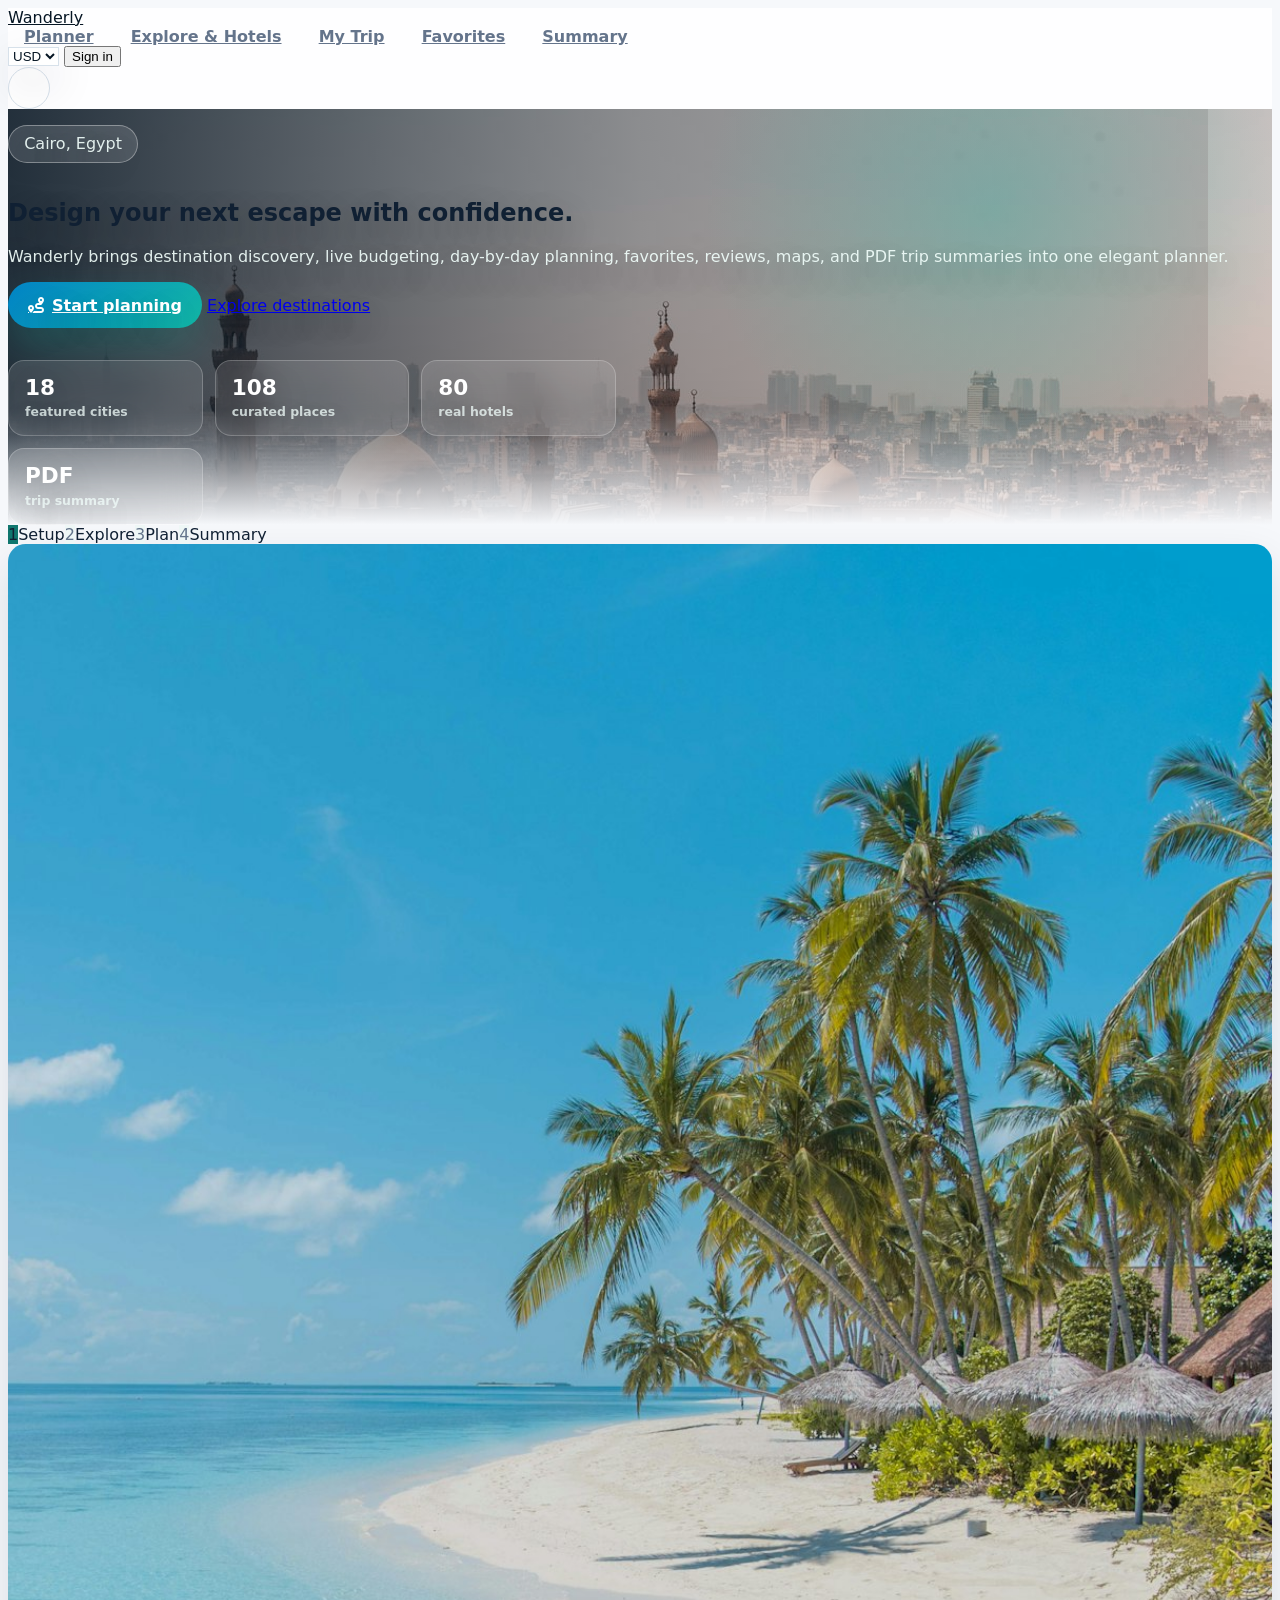
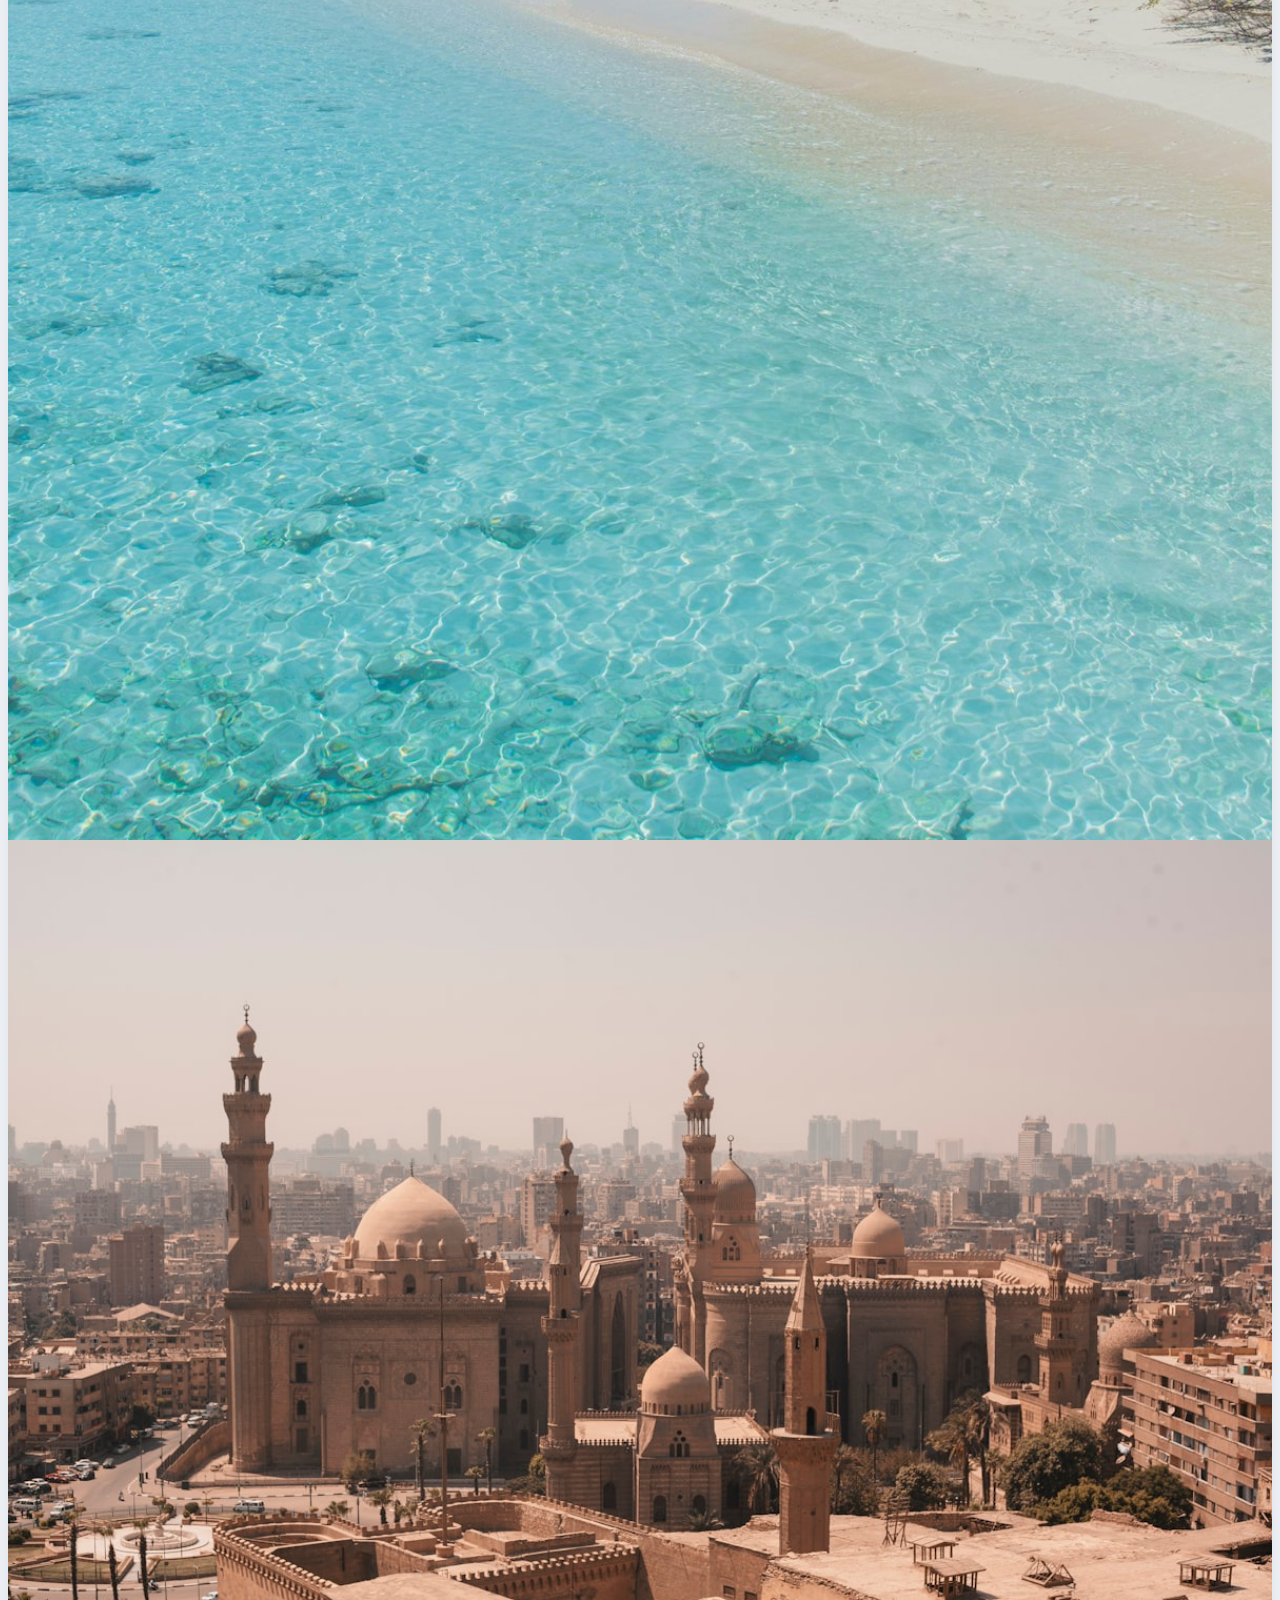
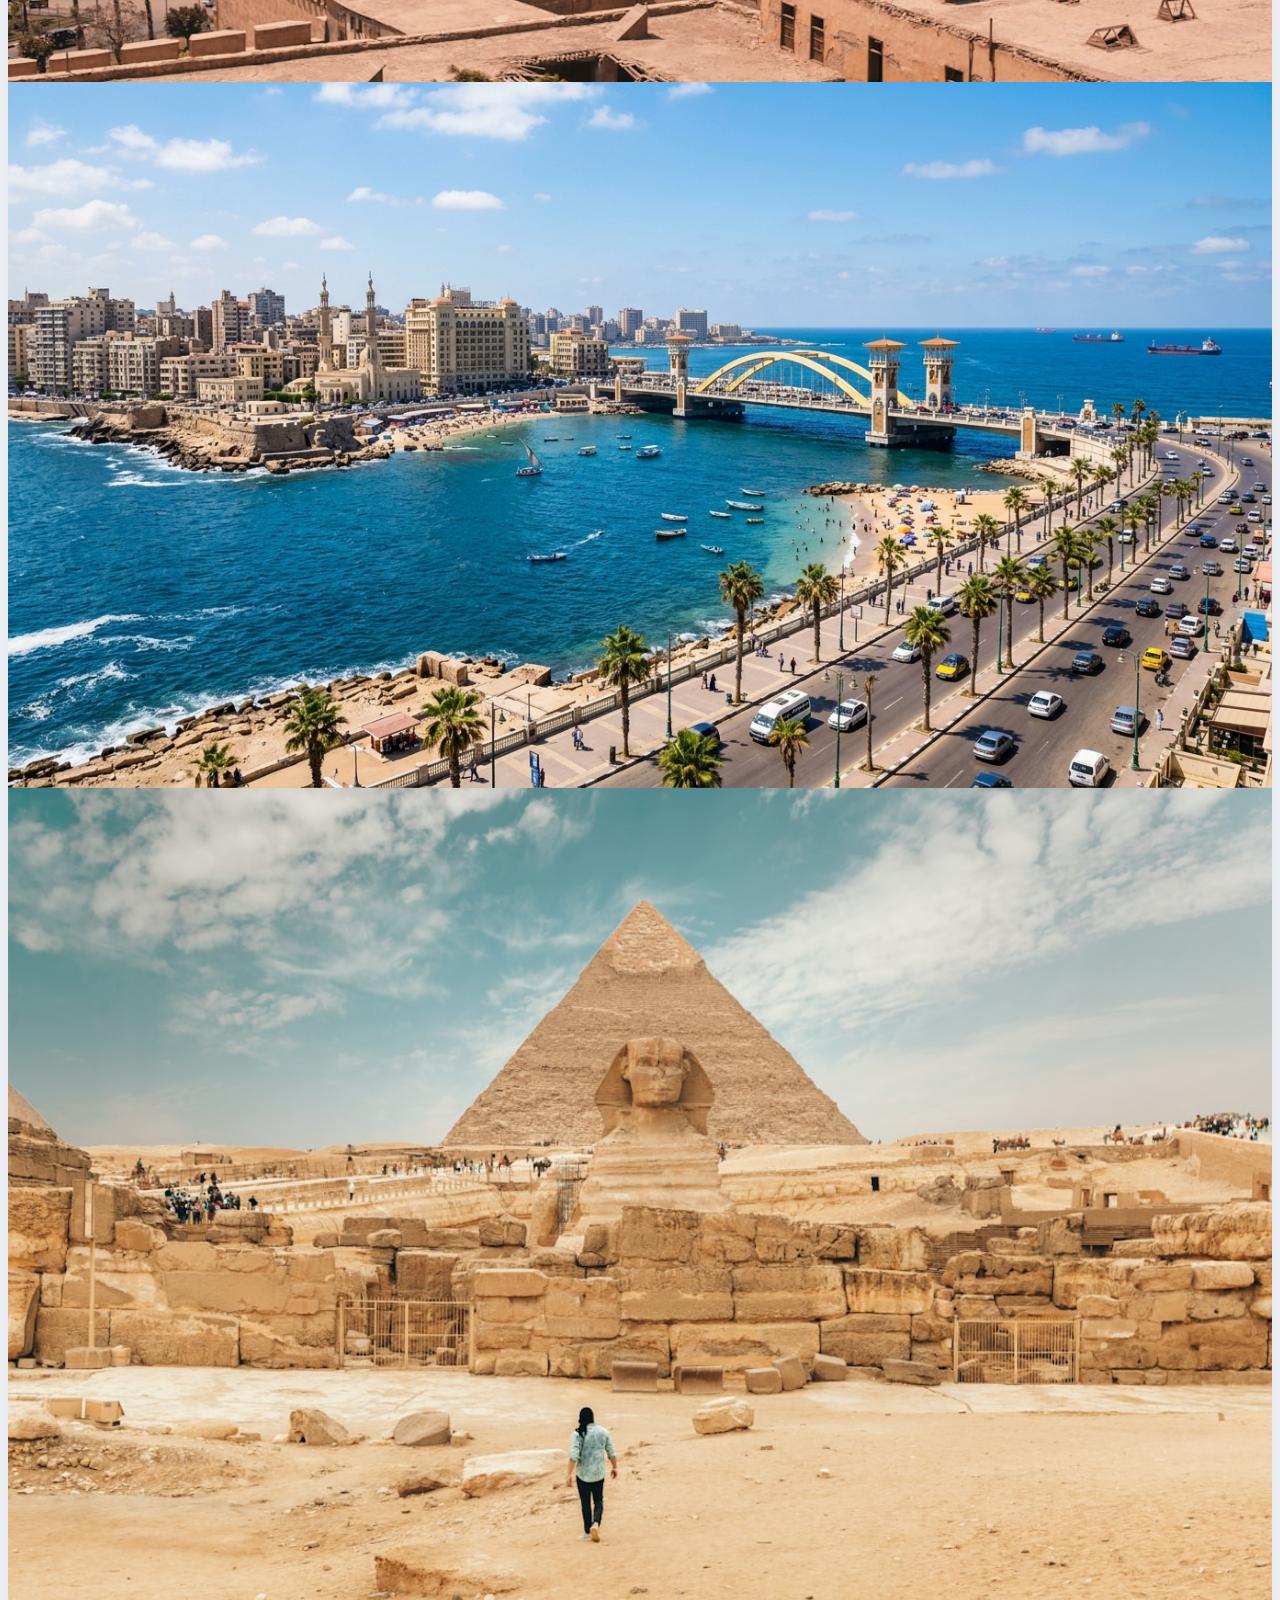
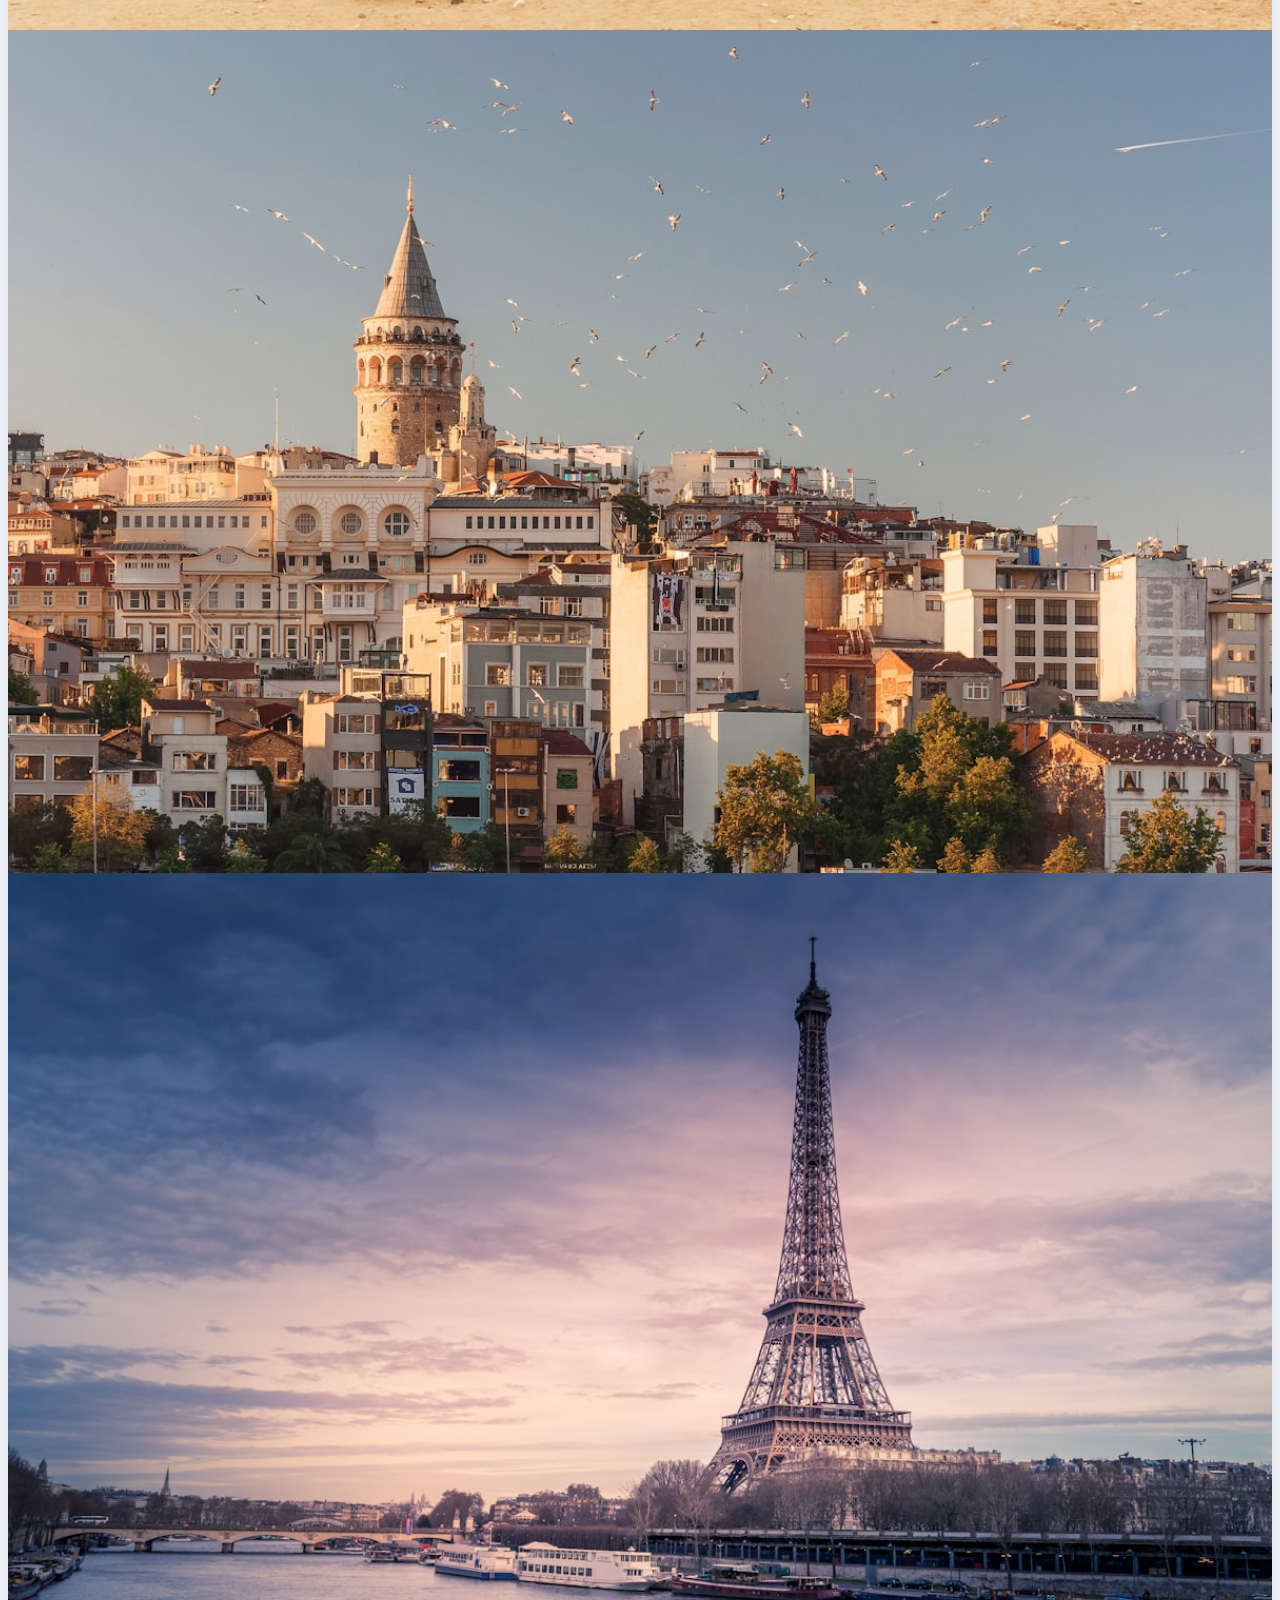
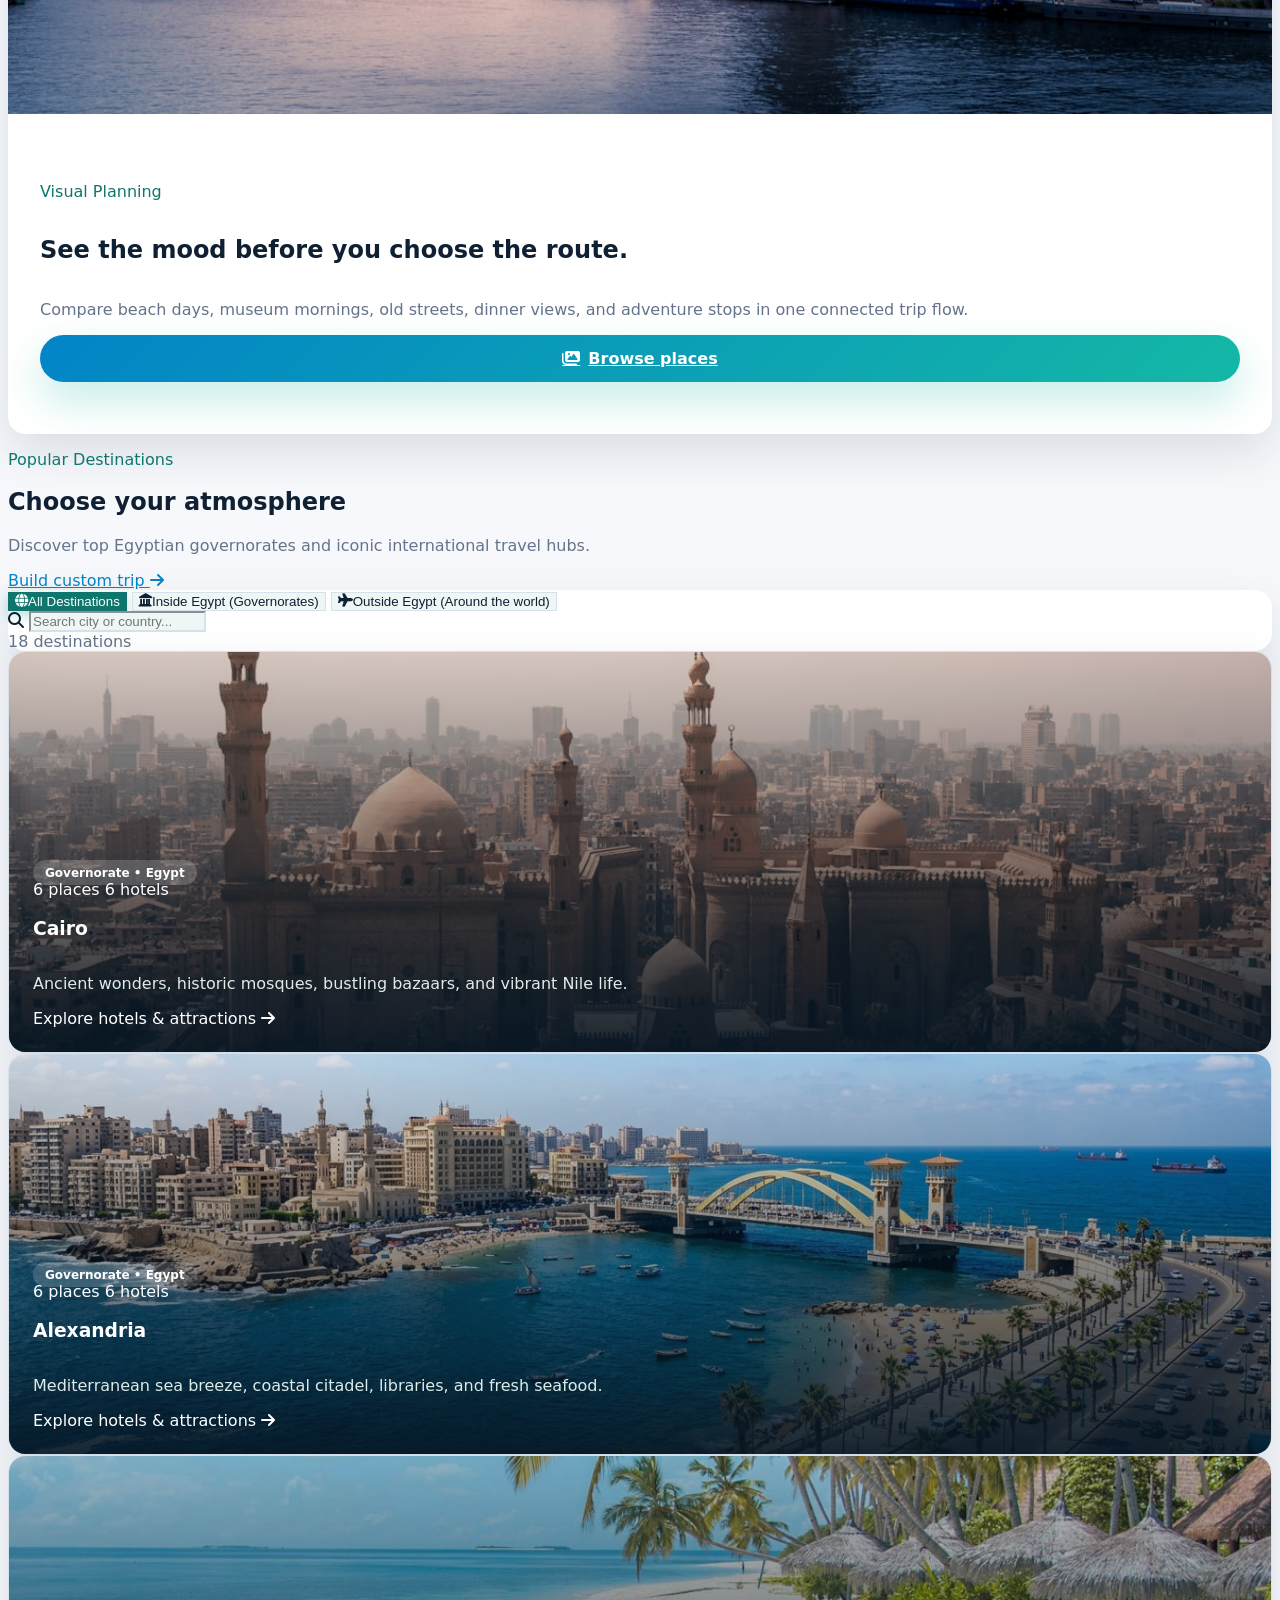
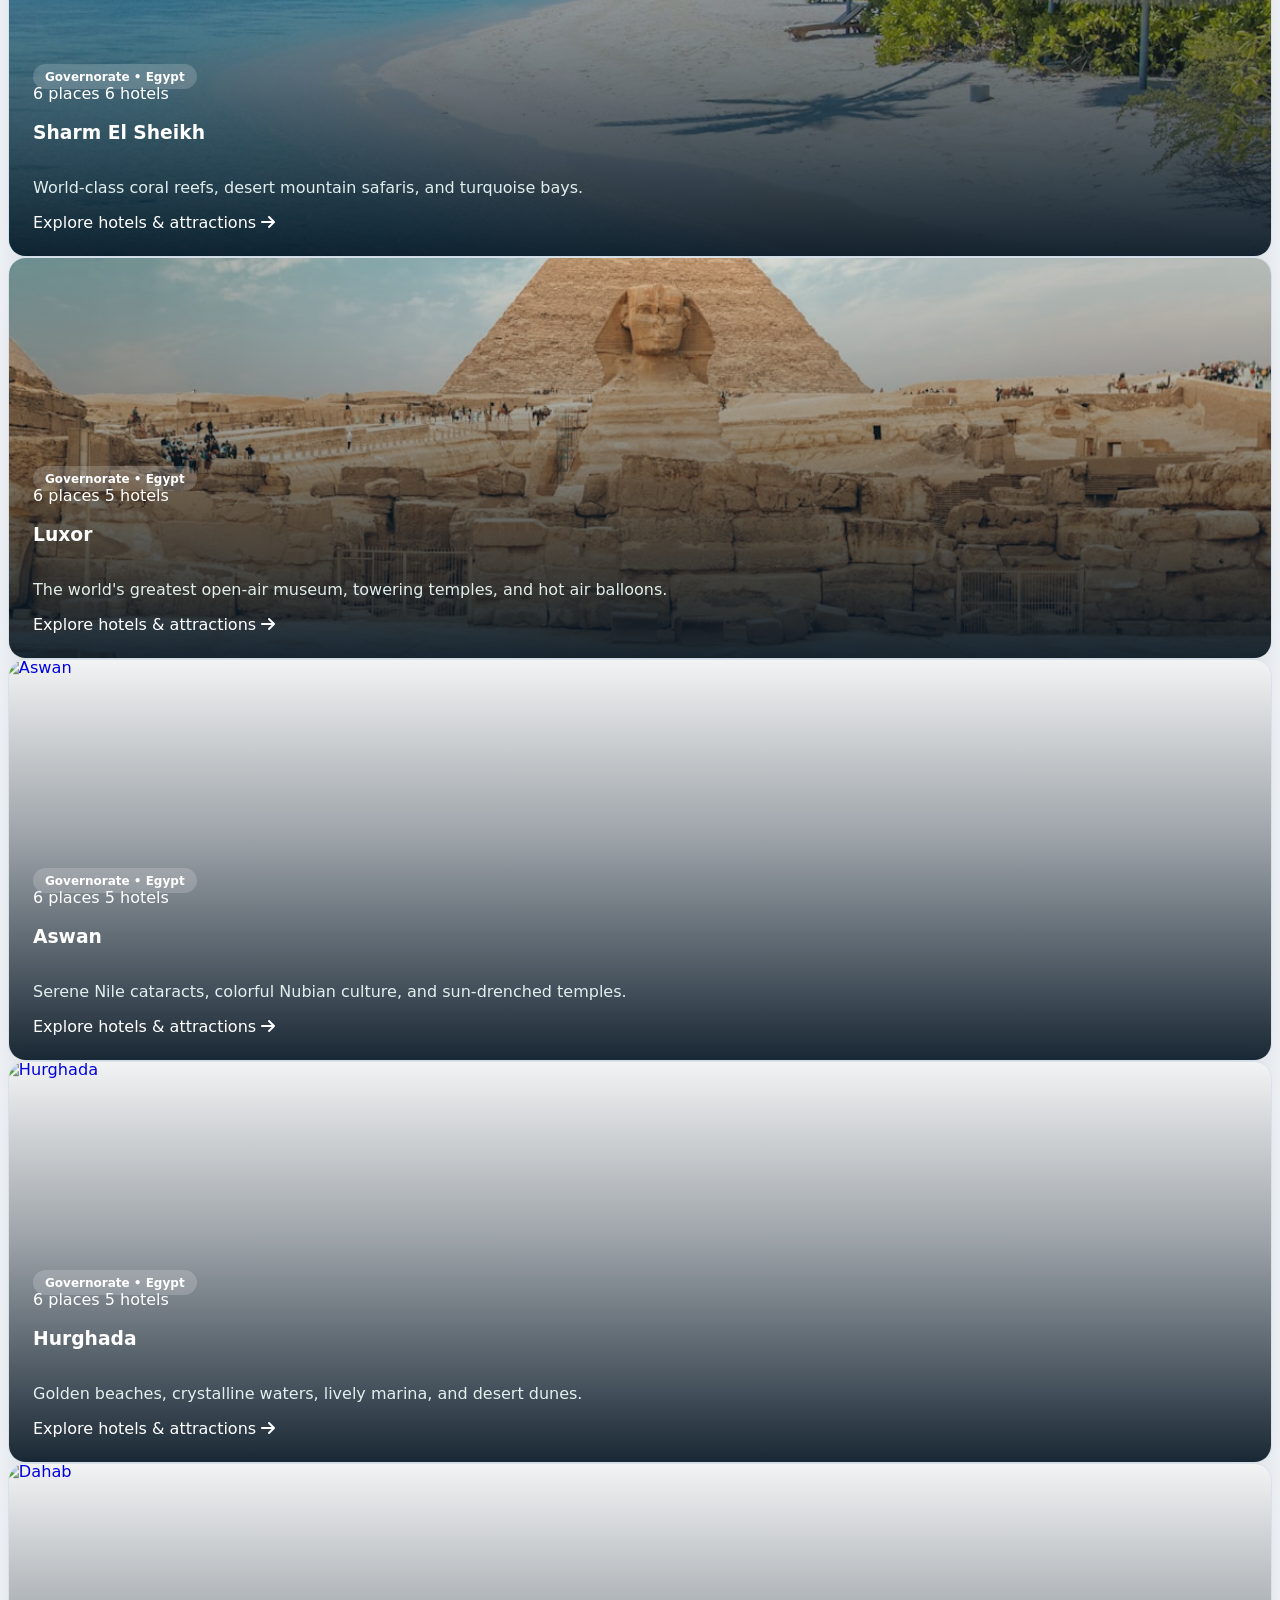
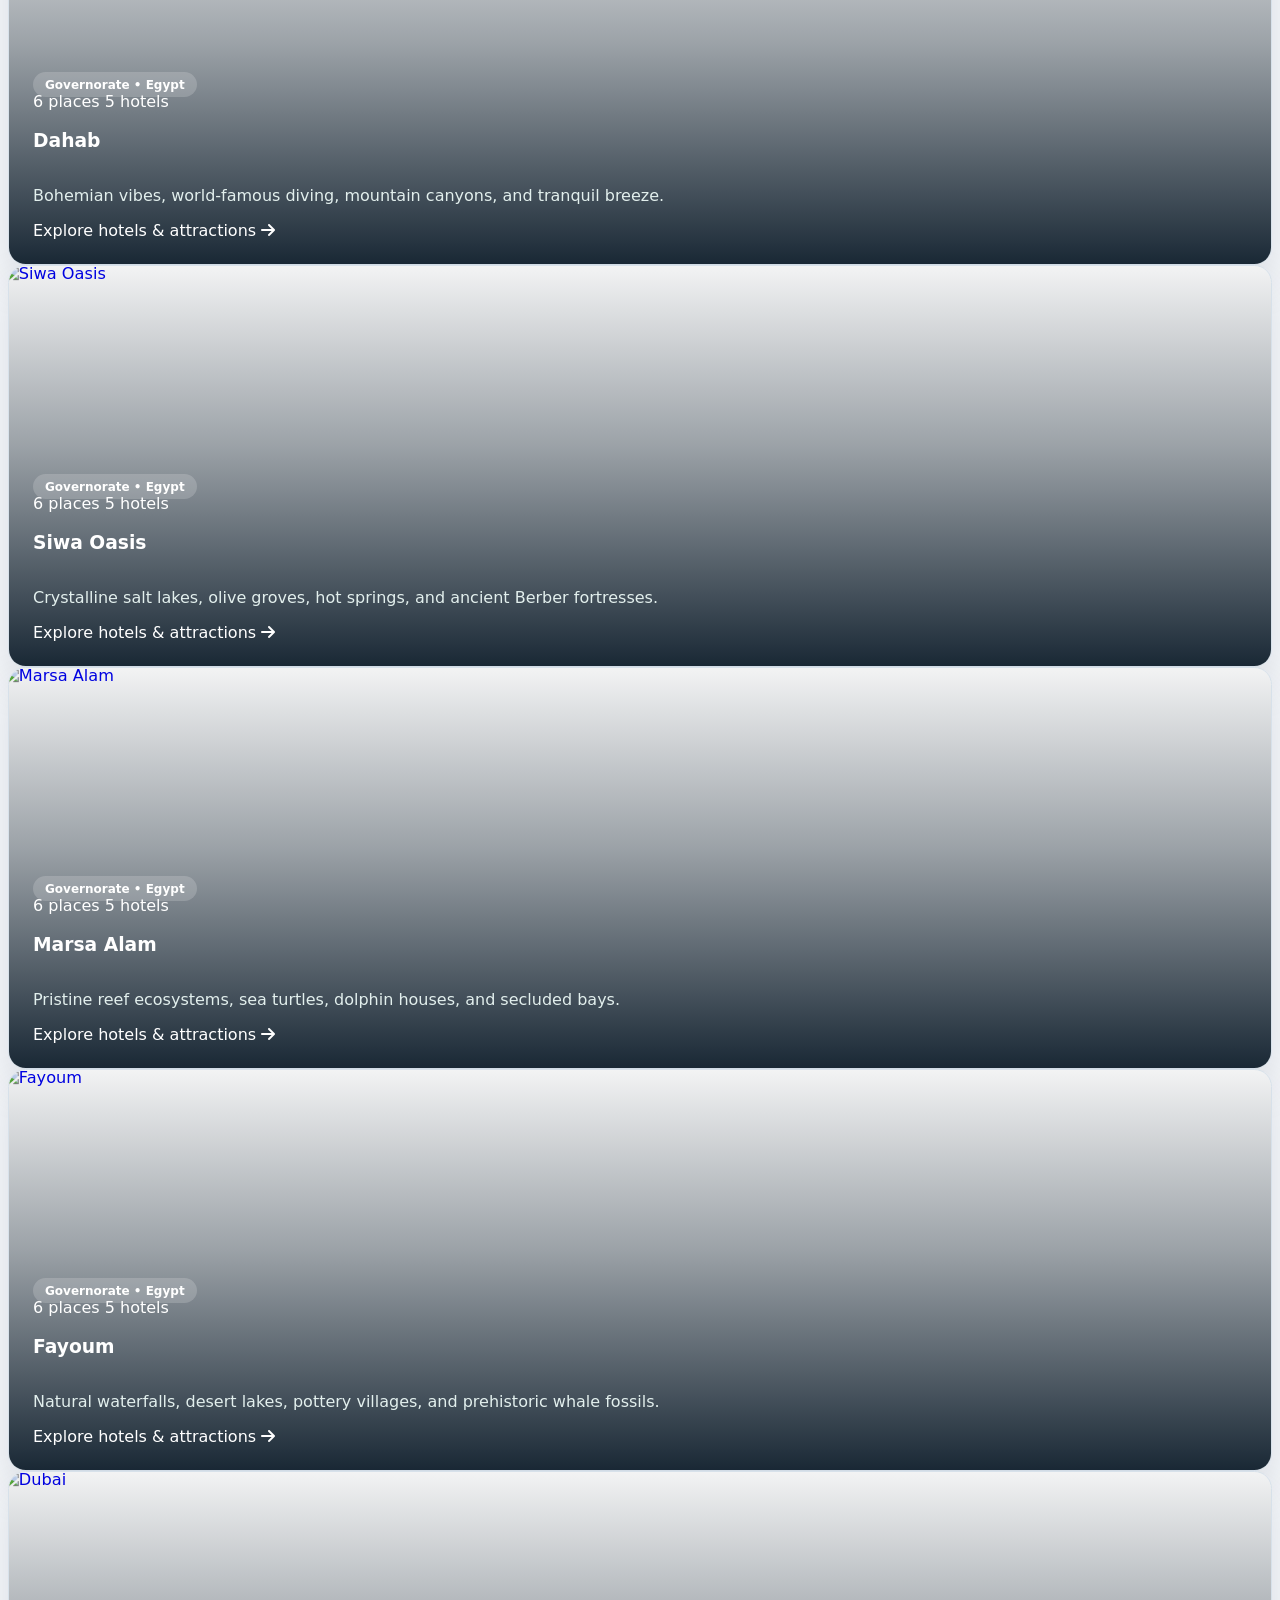
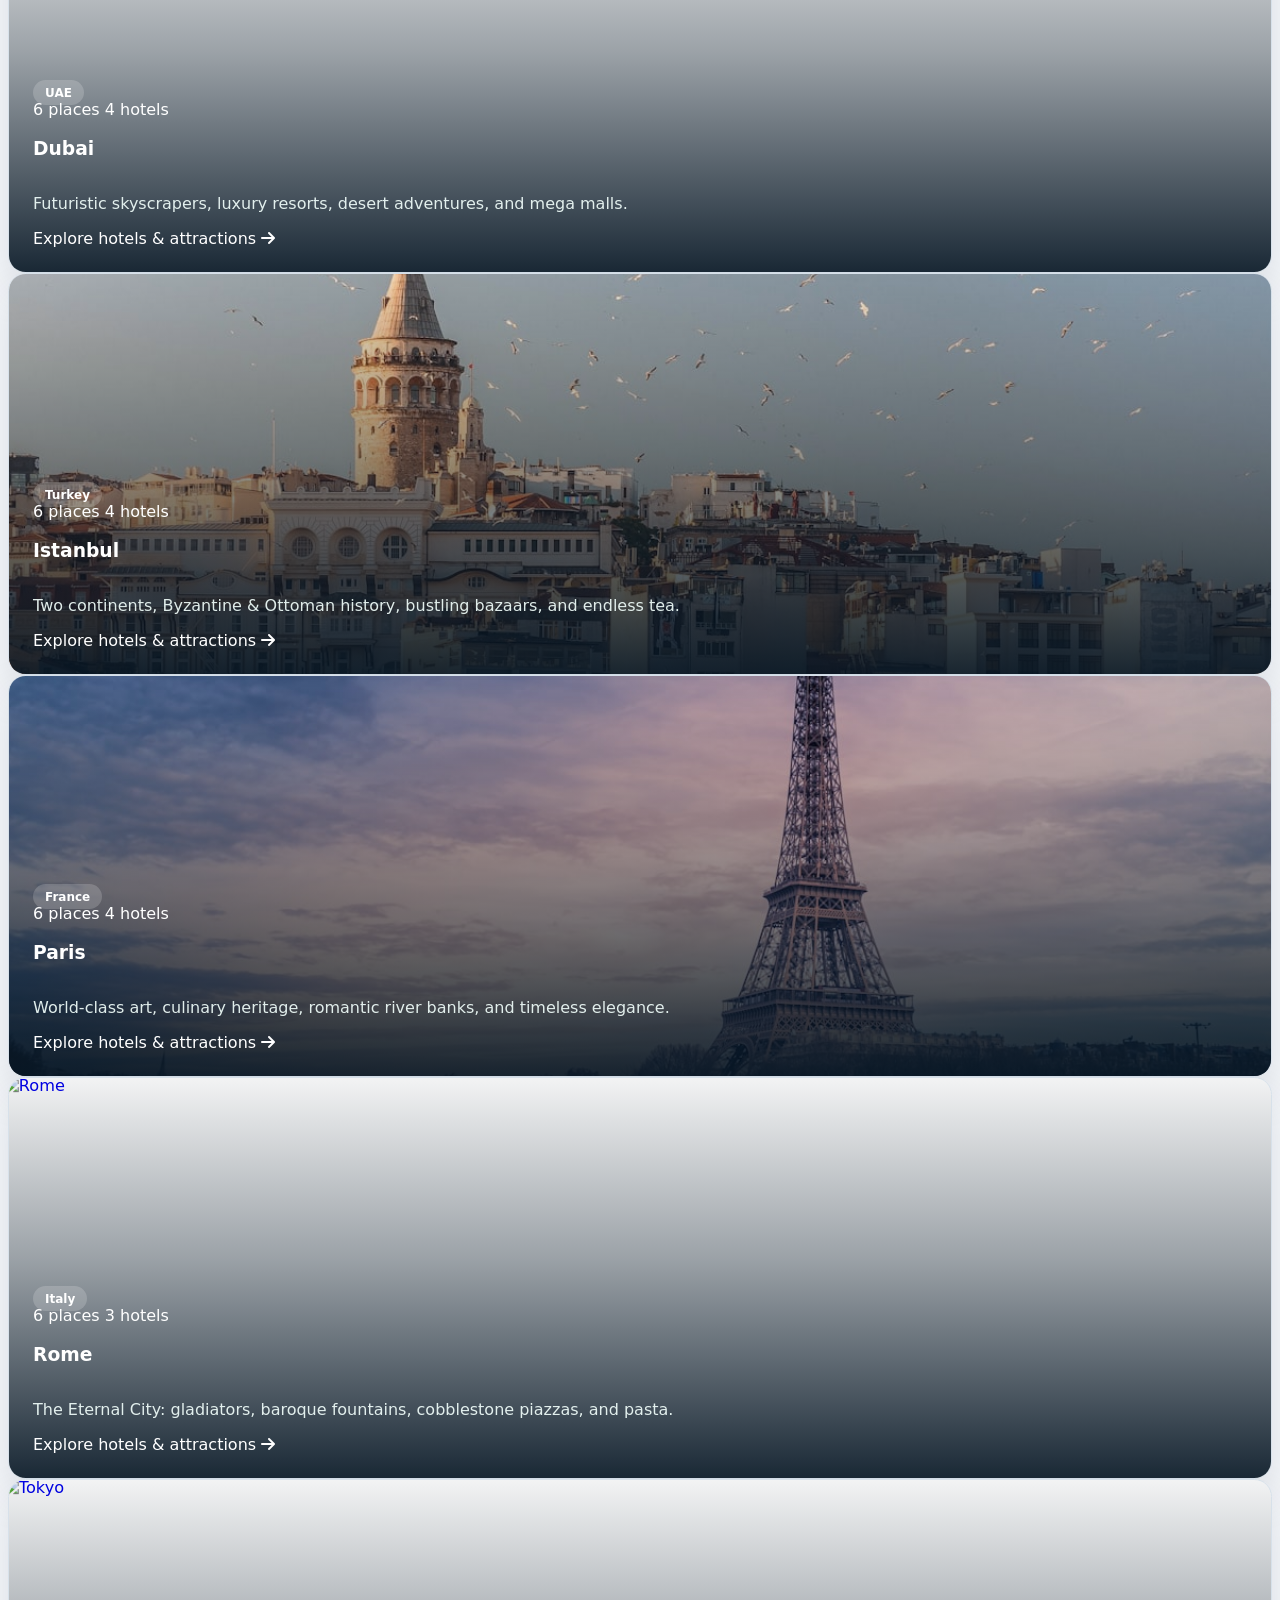
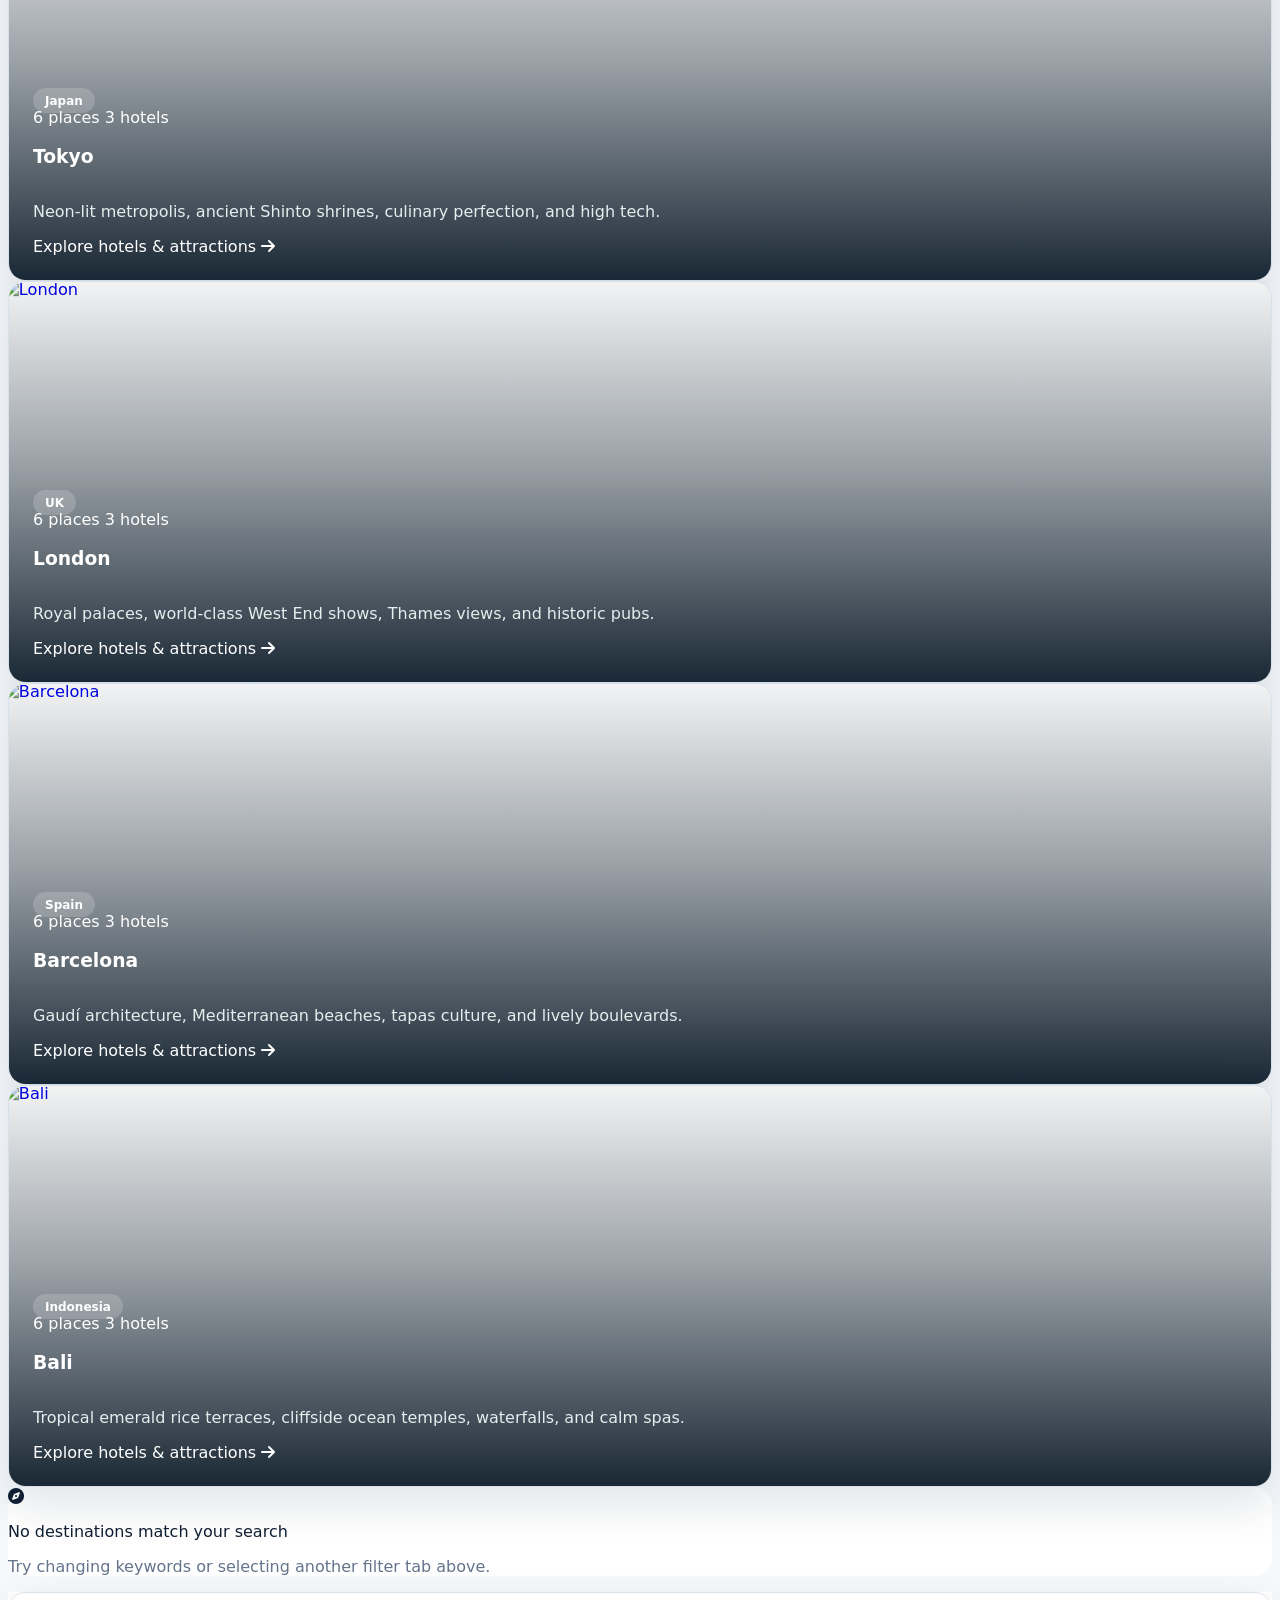
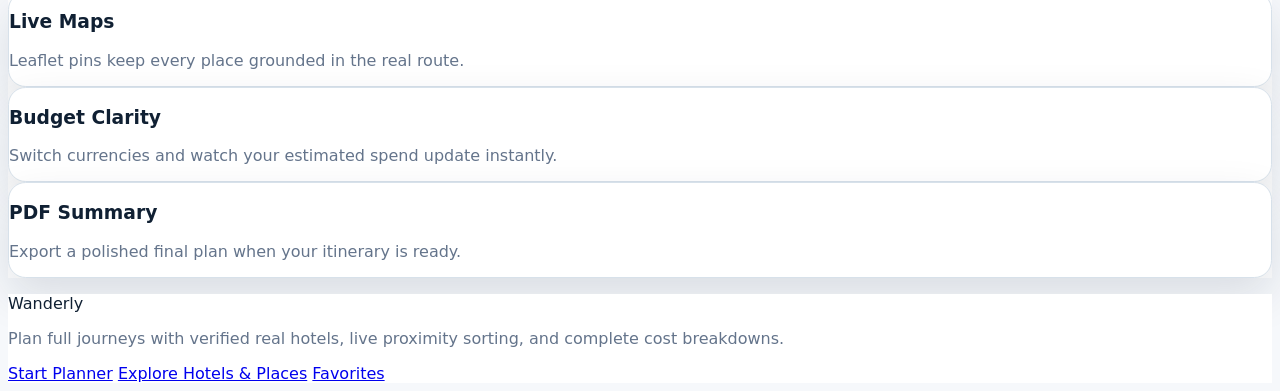
==== html/index.html @ e274e5c1 "Initial commit" ====
<!doctype html>
<html lang="en" class="scroll-smooth">

<head>
  <meta charset="UTF-8">
  <meta name="viewport" content="width=device-width, initial-scale=1.0">
  <title>Wanderly Travel Planner</title>
  <script>tailwind.config = { darkMode: "class" };</script>
  <script src="https://cdn.tailwindcss.com"></script>
  <script src="https://unpkg.com/lucide@latest"></script>
  <link rel="stylesheet" href="https://cdnjs.cloudflare.com/ajax/libs/font-awesome/6.5.2/css/all.min.css">
  <link rel="stylesheet" href="../css/styles.css">
</head>

<body data-page="home" class="bg-slate-50 text-slate-900 antialiased dark:bg-slate-950 dark:text-slate-100">
  <div id="site-header"></div>
  <main>
    <section id="hero-slider" class="hero-section min-h-[82vh] bg-cover bg-center transition-all duration-700">
      <div class="mx-auto flex min-h-[82vh] max-w-7xl flex-col justify-center px-4 py-20">
        <div class="hero-copy max-w-3xl text-white">
          <p id="hero-kicker" class="hero-kicker-pill mb-4 font-black uppercase tracking-[.18em] text-teal-200"></p>
          <h1 class="text-5xl font-black leading-tight md:text-7xl">Design your next escape with confidence.</h1>
          <p class="mt-6 max-w-2xl text-lg leading-8 text-slate-100">Wanderly brings destination discovery, live
            budgeting, day-by-day planning, favorites, reviews, maps, and PDF trip summaries into one elegant planner.
          </p>
          <div class="mt-8 flex flex-wrap gap-3">
            <a class="btn-primary" href="planner.html"><i class="fa-solid fa-route"></i> Start planning</a>
            <a class="rounded-full bg-white/15 px-5 py-3 font-black text-white ring-1 ring-white/30 backdrop-blur transition hover:bg-white/25"
              href="destination.html">Explore destinations</a>
          </div>
          <div class="hero-metrics">
            <div class="hero-metric"><b id="hero-stat-destinations">18</b><span>featured cities</span></div>
            <div class="hero-metric"><b id="hero-stat-places">108</b><span>curated places</span></div>
            <div class="hero-metric"><b id="hero-stat-hotels">85+</b><span>real hotels</span></div>
            <div class="hero-metric"><b>PDF</b><span>trip summary</span></div>
          </div>
        </div>
      </div>
    </section>
    <section class="mx-auto max-w-7xl px-4 py-8">
      <div data-progress class="flex items-center gap-3"></div>
    </section>
    <section class="mx-auto max-w-7xl px-4 pb-14">
      <div class="image-band grid overflow-hidden rounded-2xl shadow-xl lg:grid-cols-[1.05fr_.95fr]">
        <div class="grid grid-cols-2 sm:grid-cols-3">
          <img src="../images/photo-1586500036706-41963de24d8b.jpg" alt="Sharm El Sheikh beach">
          <img src="../images/photo-1539650116574-75c0c6d73f6e.jpg" alt="Cairo historic landmarks">
          <img src="../images/alexandria-cover.jpg" alt="Alexandria Corniche and Stanley Bridge">
          <img src="../images/photo-1587975844610-40f1ad10d07a.jpg" alt="Luxor temples">
          <img src="../images/photo-1524231757912-21f4fe3a7200.jpg" alt="Istanbul skyline">
          <img src="../images/photo-1502602898657-3e91760cbb34.jpg" alt="Paris city view">
        </div>
        <div class="image-band-copy">
          <p class="font-black text-teal-600">Visual Planning</p>
          <h2 class="mt-2 text-3xl font-black md:text-4xl">See the mood before you choose the route.</h2>
          <p class="mt-4 leading-7 text-slate-500">Compare beach days, museum mornings, old streets, dinner views, and
            adventure stops in one connected trip flow.</p>
          <a class="btn-primary mt-6 w-fit" href="destination.html"><i class="fa-solid fa-images"></i> Browse places</a>
        </div>
      </div>
    </section>
    <section class="mx-auto max-w-7xl px-4 py-14">
      <div class="mb-8 flex flex-col justify-between gap-4 md:flex-row md:items-end">
        <div>
          <p class="font-black text-teal-600">Popular Destinations</p>
          <h2 class="text-4xl font-black">Choose your atmosphere</h2>
          <p class="mt-2 text-sm font-bold text-slate-500">Discover top Egyptian governorates and iconic international
            travel hubs.</p>
        </div>
        <a class="font-black text-sky-600 transition hover:text-sky-700" href="planner.html">Build custom trip <i
            class="fa-solid fa-arrow-right"></i></a>
      </div>

      <!-- Filter Tabs & Quick Search -->
      <div
        class="mb-8 flex flex-col gap-4 rounded-2xl bg-white p-4 shadow-xl dark:bg-slate-900 md:flex-row md:items-center md:justify-between">
        <div class="flex flex-wrap gap-2" id="destination-filter-tabs">
          <button type="button" data-scope="all"
            class="dest-filter-tab active rounded-full px-5 py-2.5 text-sm font-black transition">
            <i class="fa-solid fa-globe mr-1.5"></i> All Destinations
          </button>
          <button type="button" data-scope="domestic"
            class="dest-filter-tab rounded-full px-5 py-2.5 text-sm font-black transition">
            <i class="fa-solid fa-landmark mr-1.5"></i> Inside Egypt (Governorates)
          </button>
          <button type="button" data-scope="international"
            class="dest-filter-tab rounded-full px-5 py-2.5 text-sm font-black transition">
            <i class="fa-solid fa-plane mr-1.5"></i> Outside Egypt (Around the world)
          </button>
        </div>
        <div class="flex items-center gap-3">
          <div class="relative w-full md:w-64">
            <i
              class="fa-solid fa-magnifying-glass absolute left-3.5 top-1/2 -translate-y-1/2 text-xs text-slate-400"></i>
            <input id="home-dest-search" type="text" placeholder="Search city or country..."
              class="w-full rounded-full border border-slate-200 bg-slate-50 py-2 pl-9 pr-4 text-sm font-bold outline-none focus:border-teal-500 dark:border-slate-700 dark:bg-slate-800 dark:text-slate-100">
          </div>
          <span id="destination-count-badge"
            class="shrink-0 rounded-full bg-slate-100 px-3 py-1.5 text-xs font-black text-slate-600 dark:bg-slate-800 dark:text-slate-300"></span>
        </div>
      </div>

      <!-- Destinations Grid -->
      <div id="destination-grid" class="grid gap-6 md:grid-cols-2 lg:grid-cols-3"></div>

      <div id="destination-empty" class="hidden rounded-2xl bg-white p-12 text-center dark:bg-slate-900">
        <i class="fa-solid fa-compass text-4xl text-teal-500"></i>
        <p class="mt-4 text-lg font-bold text-slate-700 dark:text-slate-200">No destinations match your search</p>
        <p class="mt-1 text-sm text-slate-500">Try changing keywords or selecting another filter tab above.</p>
      </div>
    </section>
    <section class="bg-white py-16 dark:bg-slate-900">
      <div class="mx-auto grid max-w-7xl gap-5 px-4 md:grid-cols-3">
        <div class="feature-tile flex h-full flex-col justify-between rounded-2xl p-7">
          <i data-lucide="map" class="text-teal-500"></i>
          <div>
            <h3 class="mt-5 text-xl font-black">Live Maps</h3>
            <p class="mt-2 text-slate-500">Leaflet pins keep every place grounded in the real route.</p>
          </div>
        </div>
        <div class="feature-tile flex h-full flex-col justify-between rounded-2xl p-7">
          <i data-lucide="wallet" class="text-sky-500"></i>
          <div>
            <h3 class="mt-5 text-xl font-black">Budget Clarity</h3>
            <p class="mt-2 text-slate-500">Switch currencies and watch your estimated spend update instantly.</p>
          </div>
        </div>
        <div class="feature-tile flex h-full flex-col justify-between rounded-2xl p-7">
          <i data-lucide="file-down" class="text-teal-500"></i>
          <div>
            <h3 class="mt-5 text-xl font-black">PDF Summary</h3>
            <p class="mt-2 text-slate-500">Export a polished final plan when your itinerary is ready.</p>
          </div>
        </div>
      </div>
    </section>
  </main>
  <div id="site-footer"></div>
  <script src="../js/data.js"></script>
  <script src="../js/app.js"></script>
</body>

</html>
---- css/styles.css ----
:root {
  color-scheme: light;
  --page-bg: #f6f8fb;
  --surface: #ffffff;
  --surface-soft: #eef7f6;
  --surface-muted: #f1f5f9;
  --text: #102033;
  --text-strong: #061624;
  --text-muted: #64748b;
  --border: #d7e1ea;
  --brand: #0f766e;
  --brand-bright: #14b8a6;
  --accent: #0284c7;
  --accent-soft: #e0f2fe;
  --danger: #e11d48;
  --danger-soft: #fff1f2;
  --warning: #f59e0b;
  --shadow: 0 18px 45px rgba(15, 35, 55, 0.12);
  --header-bg: rgba(255, 255, 255, 0.9);
  --hero-overlay: linear-gradient(90deg, rgba(6, 22, 36, 0.86), rgba(6, 22, 36, 0.35), rgba(6, 22, 36, 0.08));
}

.dark {
  color-scheme: dark;
  --page-bg: #071117;
  --surface: #0f1b24;
  --surface-soft: #132833;
  --surface-muted: #162633;
  --text: #e6edf3;
  --text-strong: #f8fafc;
  --text-muted: #9fb0c3;
  --border: #253746;
  --brand: #2dd4bf;
  --brand-bright: #5eead4;
  --accent: #38bdf8;
  --accent-soft: #0b3141;
  --danger: #fb7185;
  --danger-soft: #3a121c;
  --warning: #fbbf24;
  --shadow: 0 18px 45px rgba(0, 0, 0, 0.35);
  --header-bg: rgba(15, 27, 36, 0.9);
  --hero-overlay: linear-gradient(90deg, rgba(3, 10, 16, 0.9), rgba(3, 10, 16, 0.5), rgba(3, 10, 16, 0.18));
}

* {
  transition: background-color 180ms ease, border-color 180ms ease, color 180ms ease, box-shadow 180ms ease;
}

body {
  font-family: Inter, ui-sans-serif, system-ui;
  background: var(--page-bg);
  color: var(--text);
}

img {
  display: block;
}

.bg-slate-50,
.dark .dark\:bg-slate-950 {
  background-color: var(--page-bg) !important;
}

.bg-white,
.dark .dark\:bg-slate-900 {
  background-color: var(--surface) !important;
}

.bg-slate-50,
.dark .dark\:bg-slate-950,
.bg-white\/80 {
  background-color: var(--surface-soft) !important;
}

body.bg-slate-50,
.dark body.dark\:bg-slate-950 {
  background-color: var(--page-bg) !important;
}

.text-slate-700,
.text-slate-800,
.text-slate-900,
.dark .dark\:text-slate-100 {
  color: var(--text) !important;
}

.text-slate-950,
.dark .dark\:text-white {
  color: var(--text-strong) !important;
}

.text-slate-500,
.text-slate-600,
.dark .dark\:text-slate-300,
.dark .dark\:text-slate-400 {
  color: var(--text-muted) !important;
}

.text-teal-600,
.text-teal-700,
.dark .dark\:text-teal-200,
.dark .dark\:text-teal-300 {
  color: var(--brand) !important;
}

.text-sky-600,
.text-sky-700,
.dark .dark\:text-sky-200 {
  color: var(--accent) !important;
}

.text-teal-200,
.text-slate-100 {
  color: rgba(240, 253, 250, 0.92) !important;
}

.text-amber-500 {
  color: var(--warning) !important;
}

.border-slate-200,
.border-slate-700,
.border-slate-800,
.dark .dark\:border-slate-700,
.dark .dark\:border-slate-800 {
  border-color: var(--border) !important;
}

.shadow-sm,
.shadow-lg,
.shadow-xl,
.shadow-2xl {
  box-shadow: var(--shadow) !important;
}

.bg-teal-50,
.bg-sky-50,
.dark .dark\:bg-teal-950,
.dark .dark\:bg-sky-950 {
  background-color: var(--accent-soft) !important;
}

.bg-rose-50,
.dark .dark\:bg-rose-950 {
  background-color: var(--danger-soft) !important;
}

.text-rose-600 {
  color: var(--danger) !important;
}

.bg-teal-500 {
  background-color: var(--brand) !important;
}

.border-teal-500 {
  border-color: var(--brand) !important;
}

.bg-rose-500 {
  background-color: var(--danger) !important;
}

.bg-slate-200,
.dark .dark\:bg-slate-700,
.dark .dark\:bg-slate-800 {
  background-color: var(--border) !important;
}

.rounded-2xl {
  border-radius: 1.1rem !important;
}

.hero-section {
  position: relative;
  isolation: isolate;
  overflow: hidden;
}

.hero-section::after {
  position: absolute;
  inset: 0;
  z-index: -1;
  content: "";
  background: radial-gradient(circle at 78% 24%, rgba(20, 184, 166, 0.28), transparent 28%),
    linear-gradient(180deg, transparent 72%, var(--page-bg));
}

.hero-copy {
  text-shadow: 0 14px 35px rgba(0, 0, 0, 0.35);
}

.hero-kicker-pill {
  display: inline-flex;
  align-items: center;
  gap: 0.5rem;
  width: fit-content;
  border-radius: 999px;
  border: 1px solid rgba(255, 255, 255, 0.35);
  background: rgba(255, 255, 255, 0.13);
  padding: 0.55rem 0.95rem;
  color: #ccfbf1;
  backdrop-filter: blur(16px);
}

.hero-metrics {
  display: grid;
  gap: 0.75rem;
  margin-top: 2rem;
}

@media (min-width: 640px) {
  .hero-metrics {
    grid-template-columns: repeat(3, minmax(0, 1fr));
    max-width: 38rem;
  }
}

.hero-metric {
  border-radius: 1rem;
  border: 1px solid rgba(255, 255, 255, 0.22);
  background: rgba(255, 255, 255, 0.12);
  padding: 1rem;
  color: white;
  backdrop-filter: blur(18px);
}

.hero-metric b,
.hero-metric span {
  display: block;
}

.hero-metric b {
  font-size: 1.35rem;
  line-height: 1;
}

.hero-metric span {
  margin-top: 0.35rem;
  font-size: 0.78rem;
  font-weight: 800;
  color: rgba(240, 253, 250, 0.76);
}

.image-band {
  overflow: hidden;
  background: var(--surface);
}

.image-band img {
  height: 100%;
  min-height: 16rem;
  width: 100%;
  object-fit: cover;
}

.image-band-copy {
  display: flex;
  min-height: 16rem;
  flex-direction: column;
  justify-content: center;
  padding: 2rem;
}

.feature-tile {
  border: 1px solid var(--border);
  background: var(--surface);
  box-shadow: var(--shadow);
}

.feature-tile svg {
  width: 2rem;
  height: 2rem;
}

.dest-filter-tab {
  border: 1px solid var(--border);
  background: var(--surface-soft);
  color: var(--muted);
  cursor: pointer;
  display: inline-flex;
  align-items: center;
}

.dest-filter-tab:hover {
  border-color: var(--brand);
  color: var(--brand);
}

.dest-filter-tab.active {
  border-color: var(--brand) !important;
  background: var(--brand) !important;
  color: white !important;
  box-shadow: 0 4px 14px rgba(13, 148, 136, 0.3);
}

.destination-card {
  position: relative;
  overflow: hidden;
  height: 25rem;
  border-radius: 1rem;
  border: 1px solid var(--border);
  background: var(--surface);
  box-shadow: var(--shadow);
  display: block;
}

.destination-card img {
  position: absolute;
  inset: 0;
  height: 100%;
  width: 100%;
  object-fit: cover;
  transform: scale(1.01);
  transition: transform 500ms ease;
}

.destination-card:hover img {
  transform: scale(1.08);
}

.destination-card__shade {
  position: absolute;
  inset: 0;
  display: flex;
  flex-direction: column;
  justify-content: flex-end;
  background: linear-gradient(180deg, rgba(6, 22, 36, 0.05) 0%, rgba(6, 22, 36, 0.4) 45%, rgba(6, 22, 36, 0.92) 100%);
  padding: 1.5rem;
  color: white;
  z-index: 2;
}

.destination-card__tag {
  width: fit-content;
  border-radius: 999px;
  background: rgba(255, 255, 255, 0.18);
  padding: 0.35rem 0.75rem;
  font-size: 0.75rem;
  font-weight: 900;
  backdrop-filter: blur(12px);
}

.place-card {
  display: flex;
  flex-direction: column;
  height: 100%;
  border-radius: 1rem;
  border: 1px solid var(--border) !important;
  background: var(--surface) !important;
  box-shadow: var(--shadow) !important;
  overflow: hidden;
}

.place-card img {
  filter: saturate(1.05) contrast(1.02);
}

.image-label {
  border: 1px solid rgba(255, 255, 255, 0.45);
  background: rgba(255, 255, 255, 0.88);
  backdrop-filter: blur(12px);
}

.nav-link {
  border-radius: 999px;
  padding: 0.6rem 1rem;
  font-weight: 800;
  color: var(--text-muted);
}

.dark .nav-link {
  color: var(--text-muted);
}

.nav-link:hover {
  background: var(--accent-soft);
  color: var(--brand);
}

.icon-btn {
  display: grid;
  width: 2.6rem;
  height: 2.6rem;
  place-items: center;
  border-radius: 999px;
  border: 1px solid var(--border);
  background: var(--surface);
  color: var(--text-strong);
}

.dark .icon-btn {
  border-color: var(--border);
  background: var(--surface-muted);
  color: var(--text-strong);
}

.btn-primary {
  display: inline-flex;
  align-items: center;
  justify-content: center;
  gap: 0.5rem;
  border-radius: 999px;
  background: linear-gradient(135deg, var(--accent), var(--brand-bright));
  padding: 0.85rem 1.25rem;
  font-weight: 900;
  color: white;
  box-shadow: 0 18px 40px rgba(20, 184, 166, 0.25);
}

.btn-soft {
  display: flex;
  align-items: center;
  justify-content: center;
  gap: 0.35rem;
  border-radius: 999px;
  background: var(--surface-muted);
  padding: 0.65rem 0.8rem;
  font-size: 0.85rem;
  font-weight: 800;
  color: var(--text);
}

.dark .btn-soft {
  background: var(--surface-muted);
  color: var(--text);
}

.chip {
  border-radius: 999px;
  border: 1px solid var(--border);
  padding: 0.6rem 1rem;
  font-weight: 800;
  color: var(--text-muted);
}

.chip-active,
.chip:hover {
  background: var(--brand);
  color: white;
  border-color: var(--brand);
}

.field {
  width: 100%;
  border-radius: 1rem;
  border: 1px solid var(--border);
  background: var(--surface);
  color: var(--text);
  padding: 0.9rem 1rem;
  font-weight: 700;
}

.dark .field {
  border-color: var(--border);
  background: var(--surface);
  color: var(--text-strong);
}

.stat {
  border-radius: 1rem;
  background: var(--surface-soft);
  padding: 1rem;
}

.stat span {
  display: block;
  color: var(--text-muted);
  font-size: 0.85rem;
  font-weight: 800;
}

.stat b {
  font-size: 1.5rem;
}

.dark .stat {
  background: var(--surface-soft);
}

#site-header header {
  background: var(--header-bg) !important;
  border-color: var(--border) !important;
}

#site-footer footer {
  background: var(--surface) !important;
  border-color: var(--border) !important;
}

select,
input,
textarea {
  outline-color: var(--brand);
  color: var(--text);
}

select option {
  background-color: var(--surface);
  color: var(--text);
}

select[data-currency] {
  background-color: var(--surface) !important;
  color: var(--text-strong) !important;
  border-color: var(--border) !important;
  cursor: pointer;
}

select[data-currency] option {
  background-color: var(--surface) !important;
  color: var(--text-strong) !important;
}

/* ==========================================================================
   HOTEL & ACCOMMODATION STYLING
   ========================================================================== */
.hotel-card {
  display: flex;
  flex-direction: column;
  height: 100%;
  border-radius: 1.1rem;
  border: 1px solid var(--border) !important;
  background: var(--surface) !important;
  box-shadow: var(--shadow) !important;
  overflow: hidden;
  transition: transform 250ms ease, box-shadow 250ms ease, border-color 250ms ease;
  position: relative;
}

.hotel-card:hover {
  transform: translateY(-4px);
  box-shadow: 0 20px 40px rgba(0, 0, 0, 0.15) !important;
  border-color: var(--brand) !important;
}

.hotel-card.is-selected {
  border: 2px solid var(--brand) !important;
  box-shadow: 0 0 0 3px rgba(20, 184, 166, 0.25), var(--shadow) !important;
}

.star-badge {
  display: inline-flex;
  align-items: center;
  gap: 0.35rem;
  border-radius: 999px;
  background: rgba(245, 158, 11, 0.15);
  border: 1px solid rgba(245, 158, 11, 0.35);
  color: #d97706;
  padding: 0.25rem 0.65rem;
  font-size: 0.75rem;
  font-weight: 900;
  backdrop-filter: blur(8px);
}

.dark .star-badge {
  background: rgba(245, 158, 11, 0.22);
  border-color: rgba(245, 158, 11, 0.45);
  color: #fbbf24;
}

.proximity-badge {
  display: inline-flex;
  align-items: center;
  gap: 0.35rem;
  border-radius: 999px;
  background: rgba(14, 165, 233, 0.12);
  border: 1px solid rgba(14, 165, 233, 0.3);
  color: #0284c7;
  padding: 0.25rem 0.65rem;
  font-size: 0.72rem;
  font-weight: 800;
}

.dark .proximity-badge {
  background: rgba(14, 165, 233, 0.2);
  border-color: rgba(14, 165, 233, 0.4);
  color: #38bdf8;
}

.amenity-tag {
  display: inline-flex;
  align-items: center;
  gap: 0.25rem;
  border-radius: 999px;
  background: var(--surface-muted);
  border: 1px solid var(--border);
  color: var(--text-muted);
  padding: 0.2rem 0.55rem;
  font-size: 0.7rem;
  font-weight: 700;
}

.selected-hotel-ribbon {
  position: absolute;
  top: 12px;
  left: 12px;
  z-index: 10;
  display: inline-flex;
  align-items: center;
  gap: 0.35rem;
  border-radius: 999px;
  background: #0f766e;
  color: white;
  padding: 0.35rem 0.85rem;
  font-size: 0.75rem;
  font-weight: 900;
  box-shadow: 0 4px 12px rgba(15, 118, 110, 0.4);
}

.explore-tab {
  display: inline-flex;
  align-items: center;
  gap: 0.5rem;
  border-radius: 999px;
  padding: 0.7rem 1.4rem;
  font-weight: 900;
  font-size: 0.95rem;
  border: 1px solid var(--border);
  background: var(--surface);
  color: var(--text-muted);
  cursor: pointer;
  transition: all 200ms ease;
}

.explore-tab:hover {
  border-color: var(--brand);
  color: var(--brand);
}

.explore-tab.active {
  background: var(--brand) !important;
  color: white !important;
  border-color: var(--brand) !important;
  box-shadow: 0 8px 20px rgba(15, 118, 110, 0.3);
}

/* Map marker styling */
.hotel-map-marker {
  display: grid;
  place-items: center;
  width: 32px;
  height: 32px;
  background: #0f766e;
  color: white;
  border-radius: 50% 50% 50% 0;
  transform: rotate(-45deg);
  border: 2px solid white;
  box-shadow: 0 4px 10px rgba(0,0,0,0.3);
}

.hotel-map-marker i {
  transform: rotate(45deg);
  font-size: 14px;
}
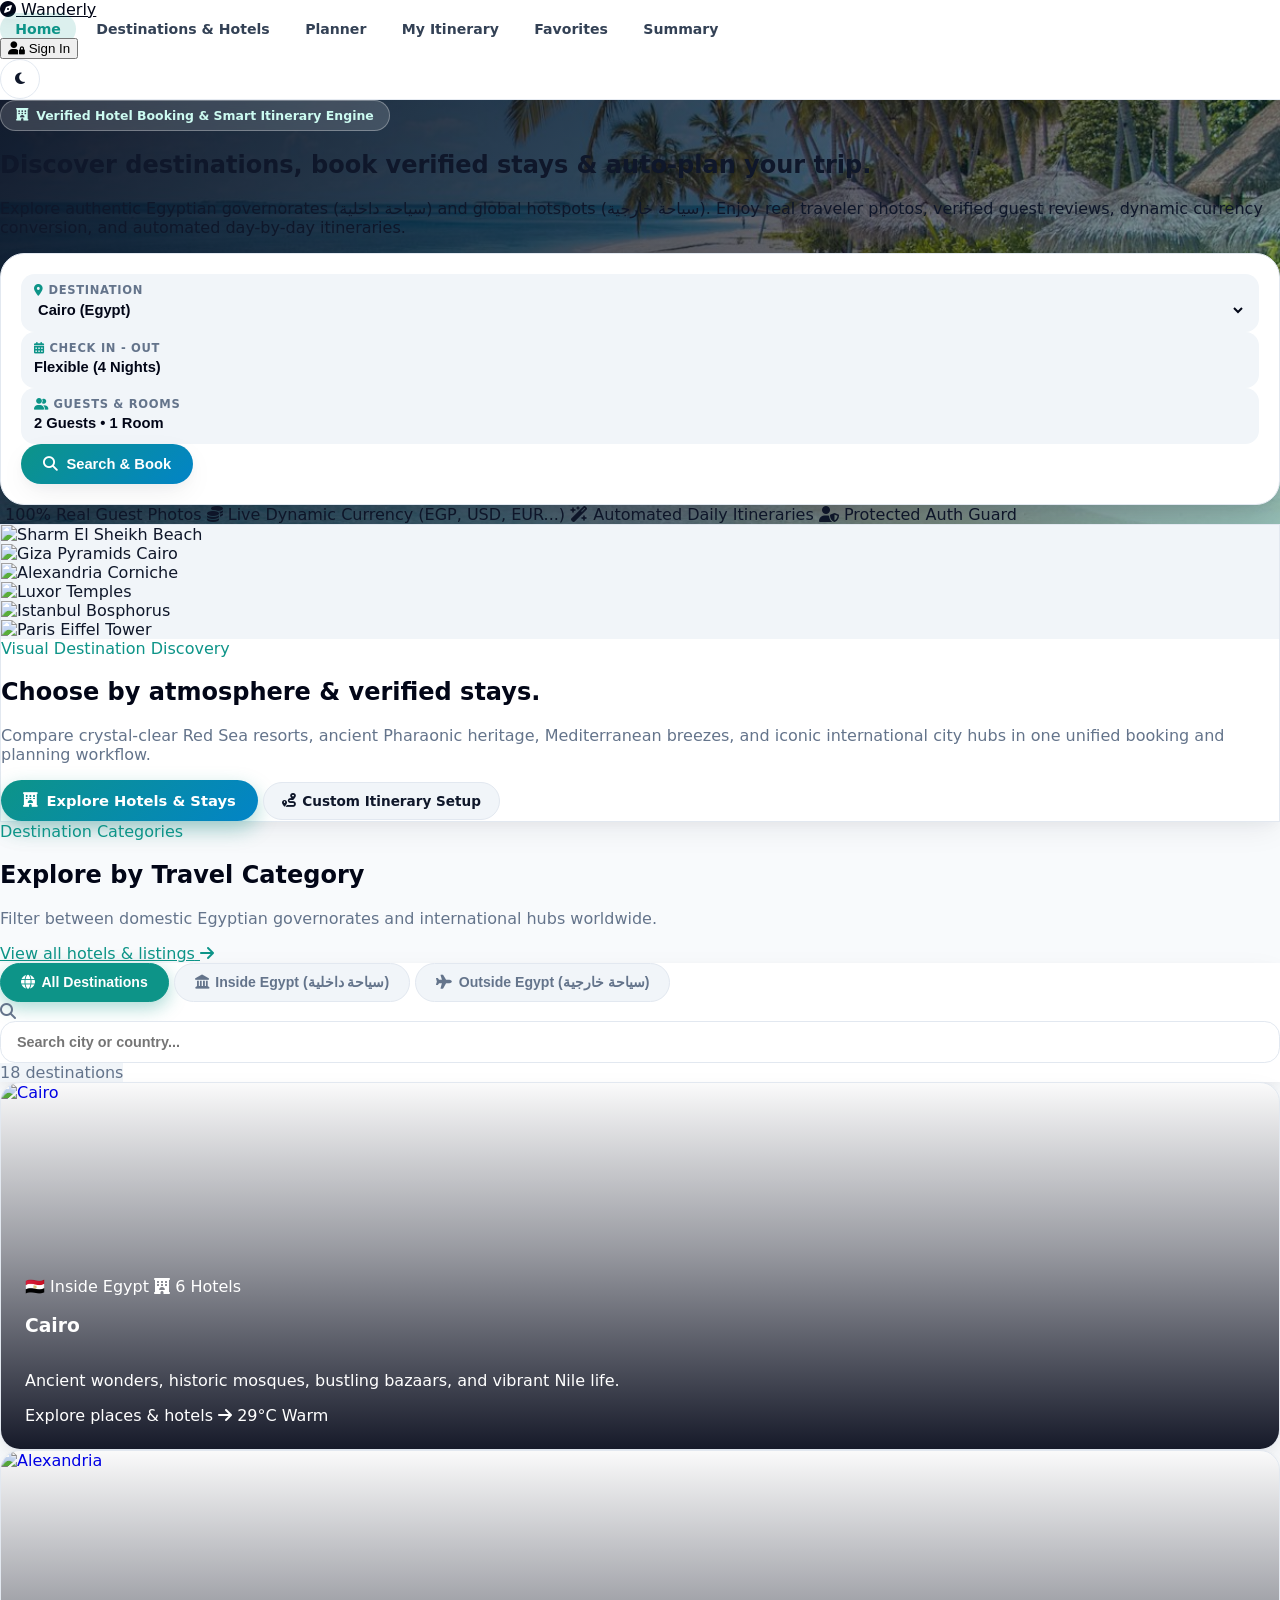
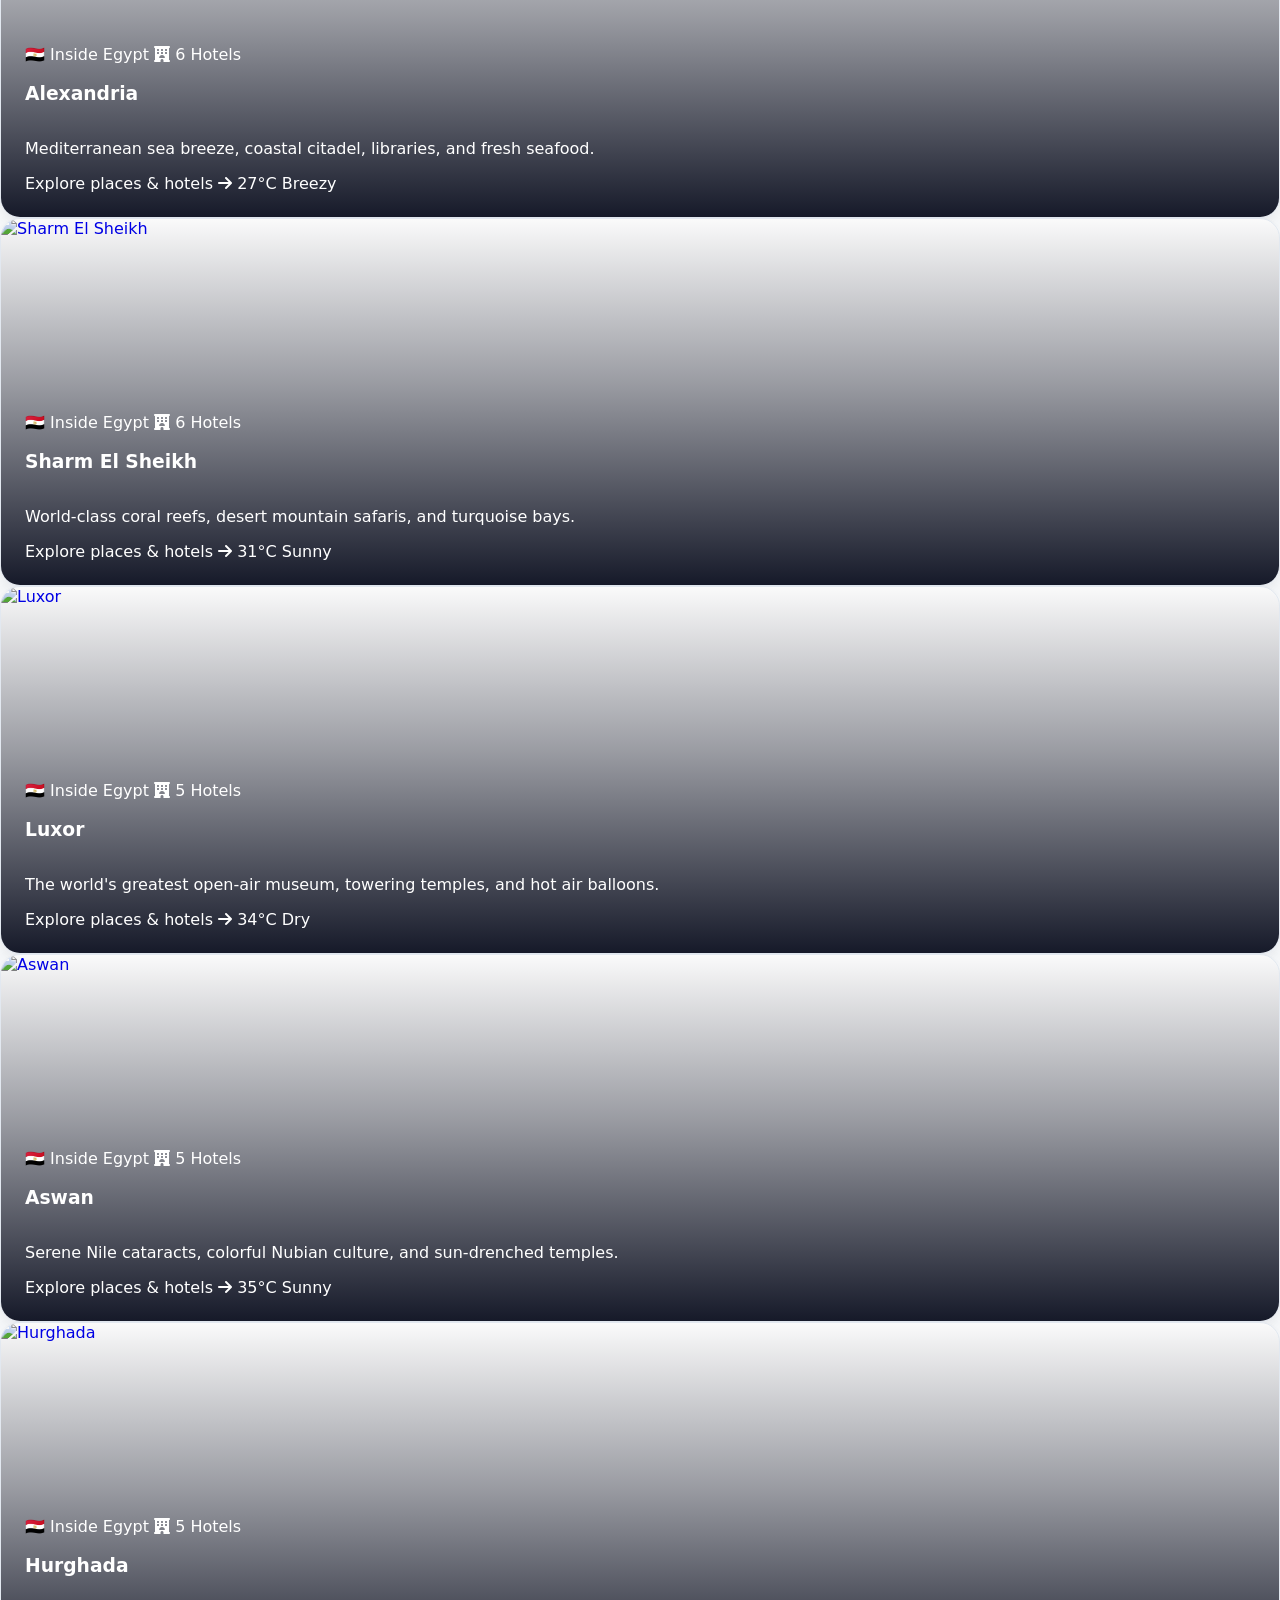
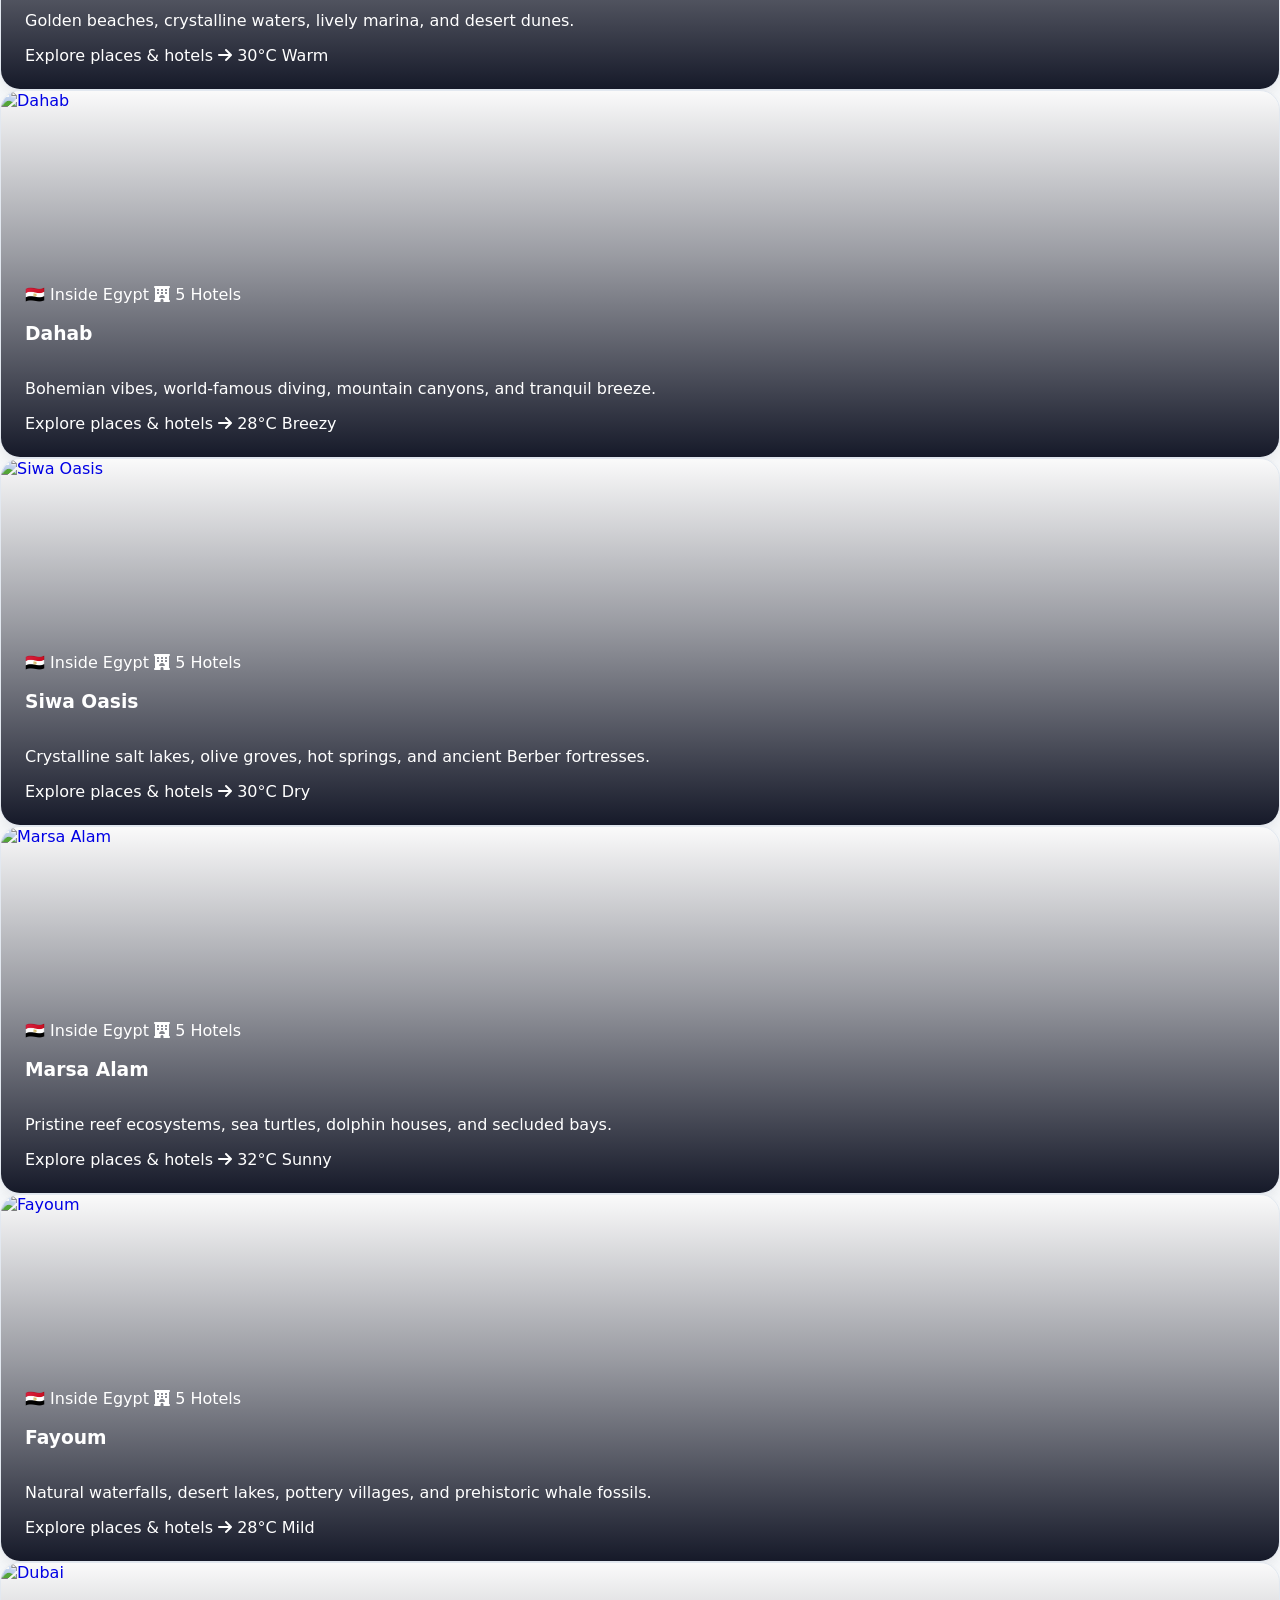
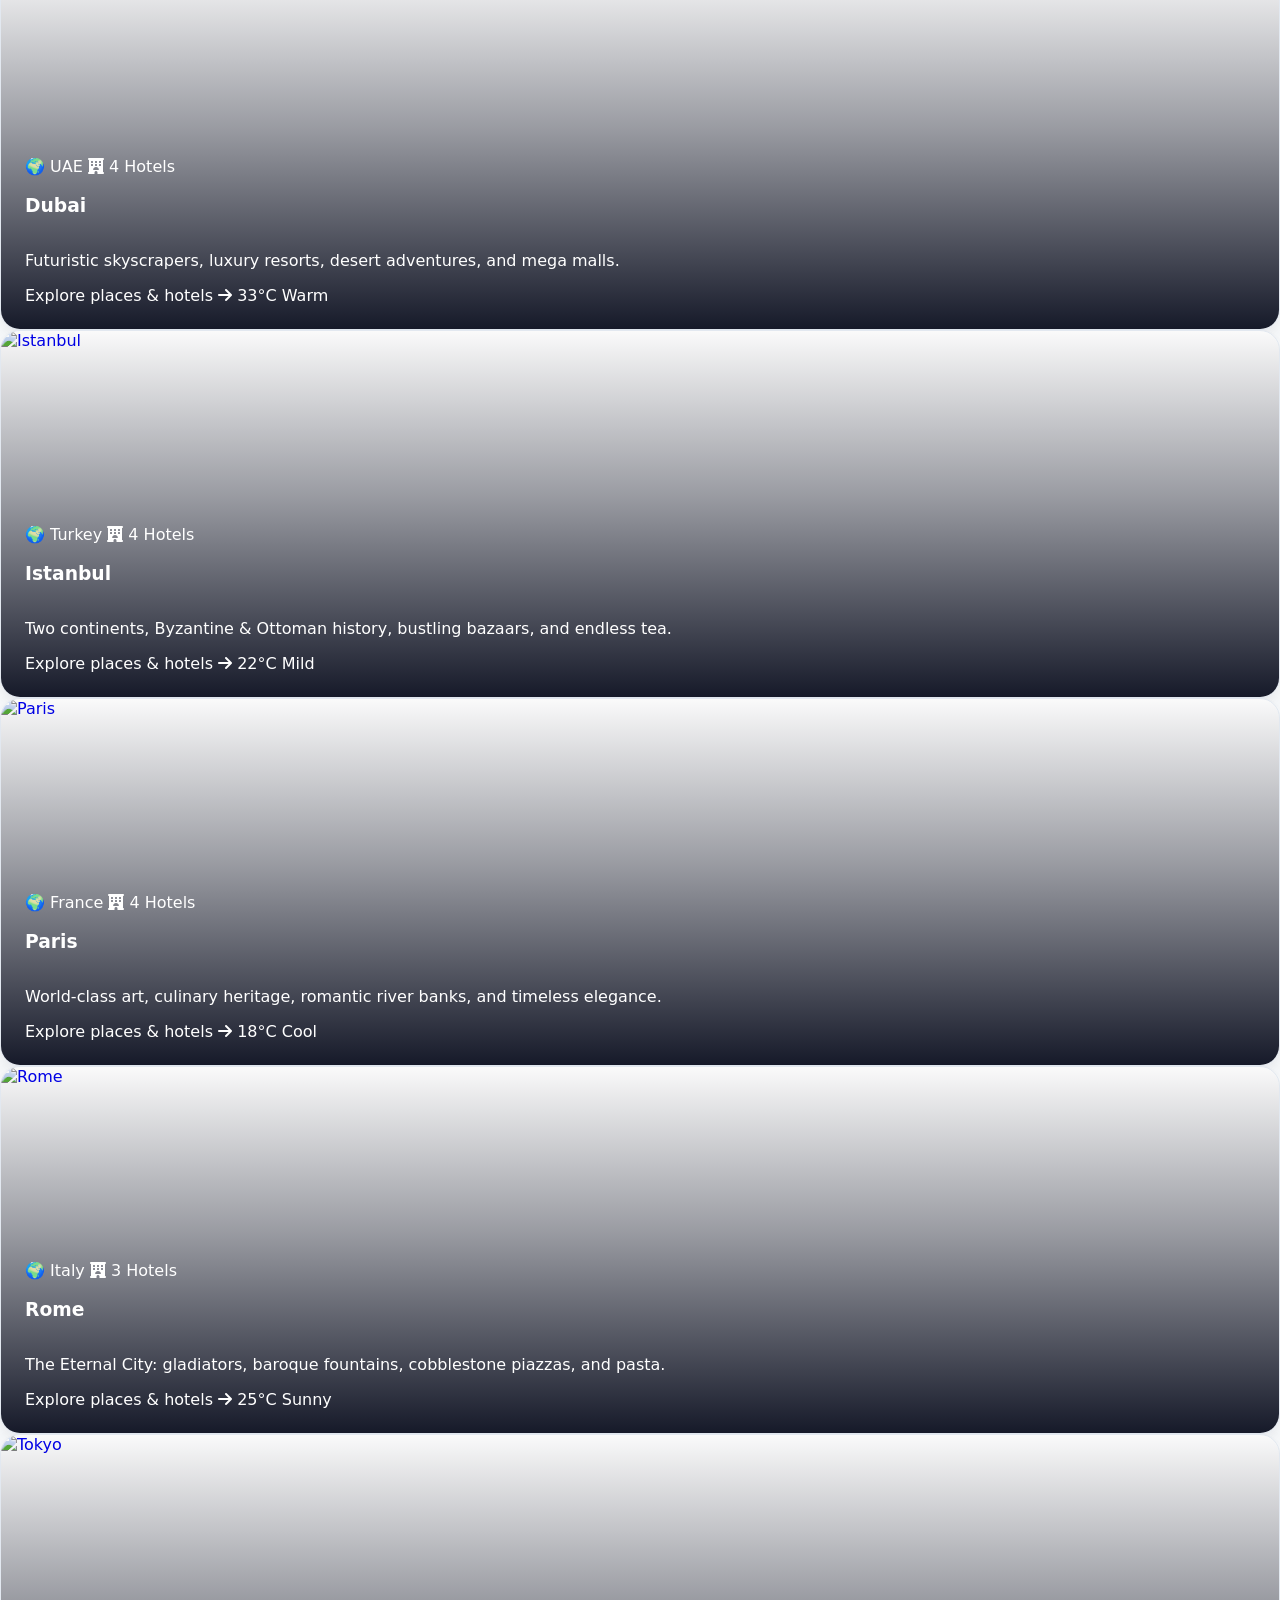
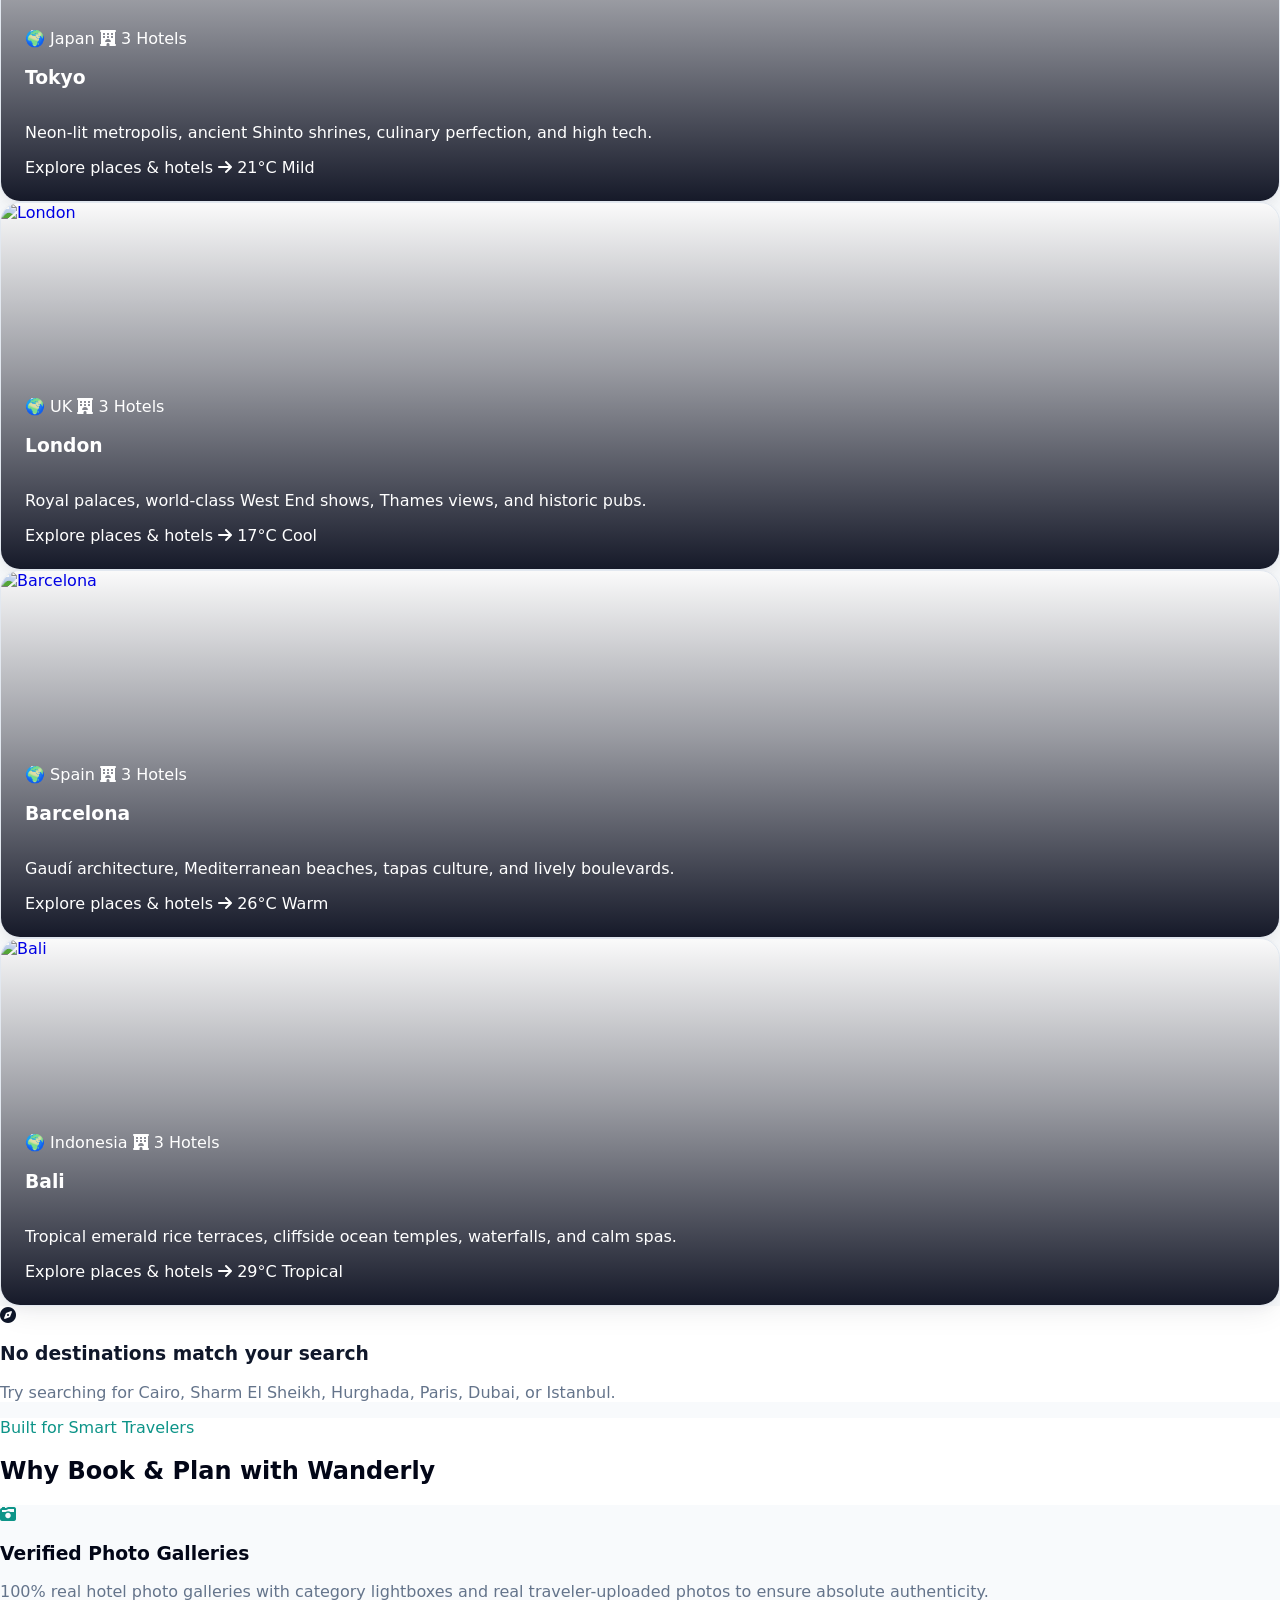
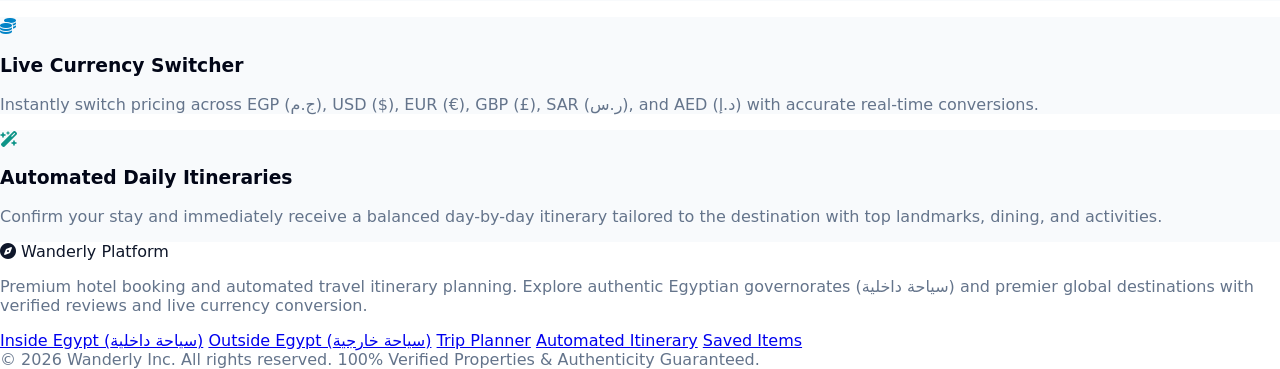
==== commit ec8a245e: "First commit" ====
--- a/html/index.html
+++ b/html/index.html
@@ -4,138 +4,187 @@
 <head>
   <meta charset="UTF-8">
   <meta name="viewport" content="width=device-width, initial-scale=1.0">
-  <title>Wanderly Travel Planner</title>
+  <title>Wanderly - Hotel Booking & Travel Itinerary Platform</title>
   <script>tailwind.config = { darkMode: "class" };</script>
   <script src="https://cdn.tailwindcss.com"></script>
-  <script src="https://unpkg.com/lucide@latest"></script>
   <link rel="stylesheet" href="https://cdnjs.cloudflare.com/ajax/libs/font-awesome/6.5.2/css/all.min.css">
   <link rel="stylesheet" href="../css/styles.css">
 </head>
 
 <body data-page="home" class="bg-slate-50 text-slate-900 antialiased dark:bg-slate-950 dark:text-slate-100">
   <div id="site-header"></div>
+  
   <main>
-    <section id="hero-slider" class="hero-section min-h-[82vh] bg-cover bg-center transition-all duration-700">
-      <div class="mx-auto flex min-h-[82vh] max-w-7xl flex-col justify-center px-4 py-20">
-        <div class="hero-copy max-w-3xl text-white">
-          <p id="hero-kicker" class="hero-kicker-pill mb-4 font-black uppercase tracking-[.18em] text-teal-200"></p>
-          <h1 class="text-5xl font-black leading-tight md:text-7xl">Design your next escape with confidence.</h1>
-          <p class="mt-6 max-w-2xl text-lg leading-8 text-slate-100">Wanderly brings destination discovery, live
-            budgeting, day-by-day planning, favorites, reviews, maps, and PDF trip summaries into one elegant planner.
+    <!-- Hero Section with Booking Search Bar -->
+    <section class="hero-section min-h-[85vh] flex items-center justify-center bg-cover bg-center py-20 px-4" style="background-image: url('../images/photo-1586500036706-41963de24d8b.jpg');">
+      <div class="mx-auto max-w-6xl w-full">
+        <div class="max-w-3xl text-white">
+          <div class="hero-kicker-pill mb-4">
+            <i class="fa-solid fa-hotel text-teal-300"></i>
+            <span>Verified Hotel Booking & Smart Itinerary Engine</span>
+          </div>
+          <h1 class="text-4xl sm:text-6xl font-black leading-tight">
+            Discover destinations, book verified stays & auto-plan your trip.
+          </h1>
+          <p class="mt-4 max-w-2xl text-base sm:text-lg leading-7 text-slate-200">
+            Explore authentic Egyptian governorates (سياحة داخلية) and global hotspots (سياحة خارجية). Enjoy real traveler photos, verified guest reviews, dynamic currency conversion, and automated day-by-day itineraries.
           </p>
-          <div class="mt-8 flex flex-wrap gap-3">
-            <a class="btn-primary" href="planner.html"><i class="fa-solid fa-route"></i> Start planning</a>
-            <a class="rounded-full bg-white/15 px-5 py-3 font-black text-white ring-1 ring-white/30 backdrop-blur transition hover:bg-white/25"
-              href="destination.html">Explore destinations</a>
+        </div>
+
+        <!-- Hero Quick Search Widget -->
+        <form id="hero-booking-widget" class="search-hero-widget mt-8 grid gap-3 sm:grid-cols-2 lg:grid-cols-[1.4fr_1fr_1fr_auto] items-center">
+          <div class="search-field-group">
+            <label for="hero-dest-select"><i class="fa-solid fa-location-dot text-teal-600 mr-1"></i> Destination</label>
+            <select id="hero-dest-select" name="destination" class="cursor-pointer font-black"></select>
           </div>
-          <div class="hero-metrics">
-            <div class="hero-metric"><b id="hero-stat-destinations">18</b><span>featured cities</span></div>
-            <div class="hero-metric"><b id="hero-stat-places">108</b><span>curated places</span></div>
-            <div class="hero-metric"><b id="hero-stat-hotels">85+</b><span>real hotels</span></div>
-            <div class="hero-metric"><b>PDF</b><span>trip summary</span></div>
+          <div class="search-field-group">
+            <label><i class="fa-solid fa-calendar-days text-teal-600 mr-1"></i> Check In - Out</label>
+            <input type="text" value="Flexible (4 Nights)" readonly class="cursor-pointer">
+          </div>
+          <div class="search-field-group">
+            <label><i class="fa-solid fa-user-group text-teal-600 mr-1"></i> Guests & Rooms</label>
+            <input type="text" value="2 Guests • 1 Room" readonly class="cursor-pointer">
+          </div>
+          <button type="submit" class="btn-primary h-full py-3.5 px-6 font-black text-sm whitespace-nowrap shadow-xl">
+            <i class="fa-solid fa-magnifying-glass"></i>
+            <span>Search & Book</span>
+          </button>
+        </form>
+
+        <!-- Trust Features Bar -->
+        <div class="mt-6 flex flex-wrap items-center gap-4 text-xs font-bold text-white/90">
+          <span class="flex items-center gap-1.5"><i class="fa-solid fa-shield-check text-teal-300"></i> 100% Real Guest Photos</span>
+          <span class="flex items-center gap-1.5"><i class="fa-solid fa-coins text-amber-300"></i> Live Dynamic Currency (EGP, USD, EUR...)</span>
+          <span class="flex items-center gap-1.5"><i class="fa-solid fa-wand-magic-sparkles text-sky-300"></i> Automated Daily Itineraries</span>
+          <span class="flex items-center gap-1.5"><i class="fa-solid fa-user-shield text-emerald-300"></i> Protected Auth Guard</span>
+        </div>
+      </div>
+    </section>
+
+    <!-- Visual Mood Section -->
+    <section class="mx-auto max-w-7xl px-4 py-12">
+      <div class="image-band grid overflow-hidden rounded-3xl shadow-xl lg:grid-cols-[1.1fr_.9fr] border border-slate-200 dark:border-slate-800">
+        <div class="grid grid-cols-2 sm:grid-cols-3 gap-2.5 p-3.5 bg-slate-100 dark:bg-slate-900/60">
+          <div class="overflow-hidden rounded-xl h-36 sm:h-44"><img src="https://images.unsplash.com/photo-1586500036706-41963de24d8b?auto=format&fit=crop&w=600&q=80" alt="Sharm El Sheikh Beach" class="size-full object-cover transition hover:scale-105 duration-300" loading="lazy"></div>
+          <div class="overflow-hidden rounded-xl h-36 sm:h-44"><img src="https://images.unsplash.com/photo-1503177119275-0aa32b3a9368?auto=format&fit=crop&w=600&q=80" alt="Giza Pyramids Cairo" class="size-full object-cover transition hover:scale-105 duration-300" loading="lazy"></div>
+          <div class="overflow-hidden rounded-xl h-36 sm:h-44"><img src="https://images.unsplash.com/photo-1604251405909-b8c4e83cdf7c?auto=format&fit=crop&w=600&q=80" alt="Alexandria Corniche" class="size-full object-cover transition hover:scale-105 duration-300" loading="lazy"></div>
+          <div class="overflow-hidden rounded-xl h-36 sm:h-44"><img src="https://images.unsplash.com/photo-1587975844610-40f1ad10d07a?auto=format&fit=crop&w=600&q=80" alt="Luxor Temples" class="size-full object-cover transition hover:scale-105 duration-300" loading="lazy"></div>
+          <div class="overflow-hidden rounded-xl h-36 sm:h-44"><img src="https://images.unsplash.com/photo-1524231757912-21f4fe3a7200?auto=format&fit=crop&w=600&q=80" alt="Istanbul Bosphorus" class="size-full object-cover transition hover:scale-105 duration-300" loading="lazy"></div>
+          <div class="overflow-hidden rounded-xl h-36 sm:h-44"><img src="https://images.unsplash.com/photo-1502602898657-3e91760cbb34?auto=format&fit=crop&w=600&q=80" alt="Paris Eiffel Tower" class="size-full object-cover transition hover:scale-105 duration-300" loading="lazy"></div>
+        </div>
+        <div class="image-band-copy p-8 sm:p-12 flex flex-col justify-center">
+          <span class="text-xs font-black uppercase tracking-wider text-teal-600">Visual Destination Discovery</span>
+          <h2 class="mt-2 text-3xl sm:text-4xl font-black text-slate-950 dark:text-white">
+            Choose by atmosphere & verified stays.
+          </h2>
+          <p class="mt-3 text-sm leading-6 text-slate-500 dark:text-slate-400">
+            Compare crystal-clear Red Sea resorts, ancient Pharaonic heritage, Mediterranean breezes, and iconic international city hubs in one unified booking and planning workflow.
+          </p>
+          <div class="mt-6 flex flex-wrap gap-3">
+            <a class="btn-primary" href="destination.html"><i class="fa-solid fa-hotel"></i> Explore Hotels & Stays</a>
+            <a class="btn-soft" href="planner.html"><i class="fa-solid fa-route"></i> Custom Itinerary Setup</a>
           </div>
         </div>
       </div>
     </section>
-    <section class="mx-auto max-w-7xl px-4 py-8">
-      <div data-progress class="flex items-center gap-3"></div>
-    </section>
-    <section class="mx-auto max-w-7xl px-4 pb-14">
-      <div class="image-band grid overflow-hidden rounded-2xl shadow-xl lg:grid-cols-[1.05fr_.95fr]">
-        <div class="grid grid-cols-2 sm:grid-cols-3">
-          <img src="../images/photo-1586500036706-41963de24d8b.jpg" alt="Sharm El Sheikh beach">
-          <img src="../images/photo-1539650116574-75c0c6d73f6e.jpg" alt="Cairo historic landmarks">
-          <img src="../images/alexandria-cover.jpg" alt="Alexandria Corniche and Stanley Bridge">
-          <img src="../images/photo-1587975844610-40f1ad10d07a.jpg" alt="Luxor temples">
-          <img src="../images/photo-1524231757912-21f4fe3a7200.jpg" alt="Istanbul skyline">
-          <img src="../images/photo-1502602898657-3e91760cbb34.jpg" alt="Paris city view">
-        </div>
-        <div class="image-band-copy">
-          <p class="font-black text-teal-600">Visual Planning</p>
-          <h2 class="mt-2 text-3xl font-black md:text-4xl">See the mood before you choose the route.</h2>
-          <p class="mt-4 leading-7 text-slate-500">Compare beach days, museum mornings, old streets, dinner views, and
-            adventure stops in one connected trip flow.</p>
-          <a class="btn-primary mt-6 w-fit" href="destination.html"><i class="fa-solid fa-images"></i> Browse places</a>
-        </div>
-      </div>
-    </section>
-    <section class="mx-auto max-w-7xl px-4 py-14">
+
+    <!-- Main Destination Categories (Domestic & International) -->
+    <section class="mx-auto max-w-7xl px-4 py-10">
       <div class="mb-8 flex flex-col justify-between gap-4 md:flex-row md:items-end">
         <div>
-          <p class="font-black text-teal-600">Popular Destinations</p>
-          <h2 class="text-4xl font-black">Choose your atmosphere</h2>
-          <p class="mt-2 text-sm font-bold text-slate-500">Discover top Egyptian governorates and iconic international
-            travel hubs.</p>
+          <span class="text-xs font-black uppercase tracking-wider text-teal-600">Destination Categories</span>
+          <h2 class="text-3xl sm:text-4xl font-black text-slate-950 dark:text-white mt-1">Explore by Travel Category</h2>
+          <p class="mt-1 text-xs font-bold text-slate-500">
+            Filter between domestic Egyptian governorates and international hubs worldwide.
+          </p>
         </div>
-        <a class="font-black text-sky-600 transition hover:text-sky-700" href="planner.html">Build custom trip <i
-            class="fa-solid fa-arrow-right"></i></a>
+        <a class="text-xs font-black text-teal-600 hover:text-teal-700 dark:text-teal-400 flex items-center gap-1.5" href="destination.html">
+          <span>View all hotels & listings</span>
+          <i class="fa-solid fa-arrow-right"></i>
+        </a>
       </div>
 
-      <!-- Filter Tabs & Quick Search -->
-      <div
-        class="mb-8 flex flex-col gap-4 rounded-2xl bg-white p-4 shadow-xl dark:bg-slate-900 md:flex-row md:items-center md:justify-between">
+      <!-- Tabbed Category Filters & Search -->
+      <div class="mb-8 flex flex-col gap-4 rounded-2xl bg-white p-4 shadow-sm border border-slate-200 dark:border-slate-800 dark:bg-slate-900 md:flex-row md:items-center md:justify-between">
         <div class="flex flex-wrap gap-2" id="destination-filter-tabs">
-          <button type="button" data-scope="all"
-            class="dest-filter-tab active rounded-full px-5 py-2.5 text-sm font-black transition">
-            <i class="fa-solid fa-globe mr-1.5"></i> All Destinations
+          <button type="button" data-scope="all" class="dest-filter-tab active">
+            <i class="fa-solid fa-globe"></i> All Destinations
           </button>
-          <button type="button" data-scope="domestic"
-            class="dest-filter-tab rounded-full px-5 py-2.5 text-sm font-black transition">
-            <i class="fa-solid fa-landmark mr-1.5"></i> Inside Egypt (Governorates)
+          <button type="button" data-scope="domestic" class="dest-filter-tab">
+            <i class="fa-solid fa-landmark"></i> Inside Egypt (سياحة داخلية)
           </button>
-          <button type="button" data-scope="international"
-            class="dest-filter-tab rounded-full px-5 py-2.5 text-sm font-black transition">
-            <i class="fa-solid fa-plane mr-1.5"></i> Outside Egypt (Around the world)
+          <button type="button" data-scope="international" class="dest-filter-tab">
+            <i class="fa-solid fa-plane"></i> Outside Egypt (سياحة خارجية)
           </button>
         </div>
         <div class="flex items-center gap-3">
           <div class="relative w-full md:w-64">
-            <i
-              class="fa-solid fa-magnifying-glass absolute left-3.5 top-1/2 -translate-y-1/2 text-xs text-slate-400"></i>
-            <input id="home-dest-search" type="text" placeholder="Search city or country..."
-              class="w-full rounded-full border border-slate-200 bg-slate-50 py-2 pl-9 pr-4 text-sm font-bold outline-none focus:border-teal-500 dark:border-slate-700 dark:bg-slate-800 dark:text-slate-100">
+            <i class="fa-solid fa-magnifying-glass absolute left-3.5 top-1/2 -translate-y-1/2 text-xs text-slate-400"></i>
+            <input id="home-dest-search" type="text" placeholder="Search city or country..." class="field pl-9 text-xs py-2">
           </div>
-          <span id="destination-count-badge"
-            class="shrink-0 rounded-full bg-slate-100 px-3 py-1.5 text-xs font-black text-slate-600 dark:bg-slate-800 dark:text-slate-300"></span>
+          <span id="destination-count-badge" class="shrink-0 rounded-full bg-slate-100 px-3 py-1.5 text-xs font-black text-slate-600 dark:bg-slate-800 dark:text-slate-300"></span>
         </div>
       </div>
 
       <!-- Destinations Grid -->
       <div id="destination-grid" class="grid gap-6 md:grid-cols-2 lg:grid-cols-3"></div>
 
-      <div id="destination-empty" class="hidden rounded-2xl bg-white p-12 text-center dark:bg-slate-900">
+      <!-- Empty State -->
+      <div id="destination-empty" class="hidden rounded-2xl bg-white p-12 text-center border border-slate-200 dark:border-slate-800 dark:bg-slate-900">
         <i class="fa-solid fa-compass text-4xl text-teal-500"></i>
-        <p class="mt-4 text-lg font-bold text-slate-700 dark:text-slate-200">No destinations match your search</p>
-        <p class="mt-1 text-sm text-slate-500">Try changing keywords or selecting another filter tab above.</p>
+        <h3 class="mt-4 text-lg font-black text-slate-900 dark:text-white">No destinations match your search</h3>
+        <p class="mt-1 text-xs text-slate-500">Try searching for Cairo, Sharm El Sheikh, Hurghada, Paris, Dubai, or Istanbul.</p>
       </div>
     </section>
-    <section class="bg-white py-16 dark:bg-slate-900">
-      <div class="mx-auto grid max-w-7xl gap-5 px-4 md:grid-cols-3">
-        <div class="feature-tile flex h-full flex-col justify-between rounded-2xl p-7">
-          <i data-lucide="map" class="text-teal-500"></i>
-          <div>
-            <h3 class="mt-5 text-xl font-black">Live Maps</h3>
-            <p class="mt-2 text-slate-500">Leaflet pins keep every place grounded in the real route.</p>
+
+    <!-- Platform Highlights & Authenticity Guarantees -->
+    <section class="bg-white py-16 dark:bg-slate-900 border-t border-slate-200 dark:border-slate-800">
+      <div class="mx-auto max-w-7xl px-4">
+        <div class="text-center max-w-2xl mx-auto mb-12">
+          <span class="text-xs font-black uppercase text-teal-600">Built for Smart Travelers</span>
+          <h2 class="text-3xl font-black text-slate-950 dark:text-white mt-1">Why Book & Plan with Wanderly</h2>
+        </div>
+        <div class="grid gap-6 md:grid-cols-3">
+          <div class="rounded-2xl border border-slate-200 bg-slate-50 p-6 dark:border-slate-800 dark:bg-slate-950 flex flex-col justify-between">
+            <div class="size-12 rounded-xl bg-teal-500/10 text-teal-600 flex items-center justify-center text-xl mb-4">
+              <i class="fa-solid fa-camera-retro"></i>
+            </div>
+            <div>
+              <h3 class="text-lg font-black text-slate-950 dark:text-white">Verified Photo Galleries</h3>
+              <p class="mt-2 text-xs leading-5 text-slate-500 dark:text-slate-400">
+                100% real hotel photo galleries with category lightboxes and real traveler-uploaded photos to ensure absolute authenticity.
+              </p>
+            </div>
           </div>
-        </div>
-        <div class="feature-tile flex h-full flex-col justify-between rounded-2xl p-7">
-          <i data-lucide="wallet" class="text-sky-500"></i>
-          <div>
-            <h3 class="mt-5 text-xl font-black">Budget Clarity</h3>
-            <p class="mt-2 text-slate-500">Switch currencies and watch your estimated spend update instantly.</p>
+          <div class="rounded-2xl border border-slate-200 bg-slate-50 p-6 dark:border-slate-800 dark:bg-slate-950 flex flex-col justify-between">
+            <div class="size-12 rounded-xl bg-sky-500/10 text-sky-600 flex items-center justify-center text-xl mb-4">
+              <i class="fa-solid fa-coins"></i>
+            </div>
+            <div>
+              <h3 class="text-lg font-black text-slate-950 dark:text-white">Live Currency Switcher</h3>
+              <p class="mt-2 text-xs leading-5 text-slate-500 dark:text-slate-400">
+                Instantly switch pricing across EGP (ج.م), USD ($), EUR (€), GBP (£), SAR (ر.س), and AED (د.إ) with accurate real-time conversions.
+              </p>
+            </div>
           </div>
-        </div>
-        <div class="feature-tile flex h-full flex-col justify-between rounded-2xl p-7">
-          <i data-lucide="file-down" class="text-teal-500"></i>
-          <div>
-            <h3 class="mt-5 text-xl font-black">PDF Summary</h3>
-            <p class="mt-2 text-slate-500">Export a polished final plan when your itinerary is ready.</p>
+          <div class="rounded-2xl border border-slate-200 bg-slate-50 p-6 dark:border-slate-800 dark:bg-slate-950 flex flex-col justify-between">
+            <div class="size-12 rounded-xl bg-teal-500/10 text-teal-600 flex items-center justify-center text-xl mb-4">
+              <i class="fa-solid fa-wand-magic-sparkles"></i>
+            </div>
+            <div>
+              <h3 class="text-lg font-black text-slate-950 dark:text-white">Automated Daily Itineraries</h3>
+              <p class="mt-2 text-xs leading-5 text-slate-500 dark:text-slate-400">
+                Confirm your stay and immediately receive a balanced day-by-day itinerary tailored to the destination with top landmarks, dining, and activities.
+              </p>
+            </div>
           </div>
         </div>
       </div>
     </section>
   </main>
+
   <div id="site-footer"></div>
+
   <script src="../js/data.js"></script>
   <script src="../js/app.js"></script>
 </body>
--- a/css/styles.css
+++ b/css/styles.css
@@ -1,61 +1,77 @@
 :root {
   color-scheme: light;
-  --page-bg: #f6f8fb;
+  --page-bg: #f8fafc;
   --surface: #ffffff;
-  --surface-soft: #eef7f6;
-  --surface-muted: #f1f5f9;
-  --text: #102033;
-  --text-strong: #061624;
+  --surface-soft: #f1f5f9;
+  --surface-muted: #e2e8f0;
+  --text: #0f172a;
+  --text-strong: #020617;
   --text-muted: #64748b;
-  --border: #d7e1ea;
-  --brand: #0f766e;
+  --border: #e2e8f0;
+  --brand: #0d9488;
   --brand-bright: #14b8a6;
+  --brand-dark: #0f766e;
   --accent: #0284c7;
   --accent-soft: #e0f2fe;
   --danger: #e11d48;
-  --danger-soft: #fff1f2;
+  --danger-soft: #ffe4e6;
   --warning: #f59e0b;
-  --shadow: 0 18px 45px rgba(15, 35, 55, 0.12);
-  --header-bg: rgba(255, 255, 255, 0.9);
-  --hero-overlay: linear-gradient(90deg, rgba(6, 22, 36, 0.86), rgba(6, 22, 36, 0.35), rgba(6, 22, 36, 0.08));
+  --warning-soft: #fef3c7;
+  --success: #10b981;
+  --success-soft: #d1fae5;
+  --shadow: 0 10px 30px -5px rgba(15, 23, 42, 0.08), 0 4px 12px -2px rgba(15, 23, 42, 0.04);
+  --shadow-lg: 0 20px 40px -8px rgba(15, 23, 42, 0.14), 0 8px 16px -4px rgba(15, 23, 42, 0.06);
+  --header-bg: rgba(255, 255, 255, 0.92);
+  --hero-overlay: linear-gradient(135deg, rgba(2, 6, 23, 0.88) 0%, rgba(2, 6, 23, 0.5) 60%, rgba(13, 148, 136, 0.3) 100%);
 }
 
 .dark {
   color-scheme: dark;
-  --page-bg: #071117;
-  --surface: #0f1b24;
-  --surface-soft: #132833;
-  --surface-muted: #162633;
-  --text: #e6edf3;
+  --page-bg: #090e17;
+  --surface: #0f172a;
+  --surface-soft: #162036;
+  --surface-muted: #1e293b;
+  --text: #e2e8f0;
   --text-strong: #f8fafc;
-  --text-muted: #9fb0c3;
-  --border: #253746;
+  --text-muted: #94a3b8;
+  --border: #22314a;
   --brand: #2dd4bf;
   --brand-bright: #5eead4;
+  --brand-dark: #14b8a6;
   --accent: #38bdf8;
-  --accent-soft: #0b3141;
+  --accent-soft: #0c2d48;
   --danger: #fb7185;
-  --danger-soft: #3a121c;
+  --danger-soft: #3f121d;
   --warning: #fbbf24;
-  --shadow: 0 18px 45px rgba(0, 0, 0, 0.35);
-  --header-bg: rgba(15, 27, 36, 0.9);
-  --hero-overlay: linear-gradient(90deg, rgba(3, 10, 16, 0.9), rgba(3, 10, 16, 0.5), rgba(3, 10, 16, 0.18));
+  --warning-soft: #452204;
+  --success: #34d399;
+  --success-soft: #064e3b;
+  --shadow: 0 14px 35px -5px rgba(0, 0, 0, 0.45);
+  --shadow-lg: 0 24px 50px -8px rgba(0, 0, 0, 0.65);
+  --header-bg: rgba(15, 23, 42, 0.92);
+  --hero-overlay: linear-gradient(135deg, rgba(2, 6, 23, 0.94) 0%, rgba(2, 6, 23, 0.7) 60%, rgba(20, 184, 166, 0.25) 100%);
 }
 
 * {
-  transition: background-color 180ms ease, border-color 180ms ease, color 180ms ease, box-shadow 180ms ease;
+  box-sizing: border-box;
+  transition: background-color 160ms ease, border-color 160ms ease, color 160ms ease, box-shadow 160ms ease;
 }
 
 body {
-  font-family: Inter, ui-sans-serif, system-ui;
+  font-family: system-ui, -apple-system, BlinkMacSystemFont, 'Segoe UI', Roboto, Oxygen, Ubuntu, Cantarell, 'Open Sans', 'Helvetica Neue', sans-serif;
   background: var(--page-bg);
   color: var(--text);
+  margin: 0;
+  padding: 0;
+  min-height: 100vh;
 }
 
 img {
   display: block;
-}
-
+  max-width: 100%;
+}
+
+/* Custom Utilities and Theme Adapters */
 .bg-slate-50,
 .dark .dark\:bg-slate-950 {
   background-color: var(--page-bg) !important;
@@ -66,15 +82,9 @@
   background-color: var(--surface) !important;
 }
 
-.bg-slate-50,
-.dark .dark\:bg-slate-950,
-.bg-white\/80 {
+.bg-slate-100,
+.dark .dark\:bg-slate-800 {
   background-color: var(--surface-soft) !important;
-}
-
-body.bg-slate-50,
-.dark body.dark\:bg-slate-950 {
-  background-color: var(--page-bg) !important;
 }
 
 .text-slate-700,
@@ -89,6 +99,7 @@
   color: var(--text-strong) !important;
 }
 
+.text-slate-400,
 .text-slate-500,
 .text-slate-600,
 .dark .dark\:text-slate-300,
@@ -109,16 +120,8 @@
   color: var(--accent) !important;
 }
 
-.text-teal-200,
-.text-slate-100 {
-  color: rgba(240, 253, 250, 0.92) !important;
-}
-
-.text-amber-500 {
-  color: var(--warning) !important;
-}
-
 .border-slate-200,
+.border-slate-300,
 .border-slate-700,
 .border-slate-800,
 .dark .dark\:border-slate-700,
@@ -127,159 +130,309 @@
 }
 
 .shadow-sm,
+.shadow-md,
 .shadow-lg,
 .shadow-xl,
 .shadow-2xl {
   box-shadow: var(--shadow) !important;
 }
 
-.bg-teal-50,
-.bg-sky-50,
-.dark .dark\:bg-teal-950,
-.dark .dark\:bg-sky-950 {
-  background-color: var(--accent-soft) !important;
-}
-
-.bg-rose-50,
-.dark .dark\:bg-rose-950 {
-  background-color: var(--danger-soft) !important;
-}
-
-.text-rose-600 {
-  color: var(--danger) !important;
-}
-
-.bg-teal-500 {
-  background-color: var(--brand) !important;
-}
-
-.border-teal-500 {
+/* ==========================================================================
+   BUTTONS & CONTROLS
+   ========================================================================== */
+.btn-primary {
+  display: inline-flex;
+  align-items: center;
+  justify-content: center;
+  gap: 0.5rem;
+  border-radius: 999px;
+  background: linear-gradient(135deg, #0d9488, #0284c7);
+  padding: 0.75rem 1.4rem;
+  font-weight: 800;
+  font-size: 0.92rem;
+  color: #ffffff !important;
+  border: none;
+  cursor: pointer;
+  box-shadow: 0 8px 20px rgba(13, 148, 136, 0.35);
+  transition: transform 180ms ease, box-shadow 180ms ease, opacity 180ms ease;
+  text-decoration: none;
+}
+
+.btn-primary:hover {
+  transform: translateY(-2px);
+  box-shadow: 0 12px 28px rgba(13, 148, 136, 0.45);
+  opacity: 0.96;
+}
+
+.btn-primary:active {
+  transform: translateY(0);
+}
+
+.btn-soft {
+  display: inline-flex;
+  align-items: center;
+  justify-content: center;
+  gap: 0.4rem;
+  border-radius: 999px;
+  background: var(--surface-soft);
+  border: 1px solid var(--border);
+  padding: 0.65rem 1.1rem;
+  font-size: 0.85rem;
+  font-weight: 800;
+  color: var(--text);
+  cursor: pointer;
+  transition: all 180ms ease;
+  text-decoration: none;
+}
+
+.btn-soft:hover {
+  background: var(--surface-muted);
+  border-color: var(--brand);
+  color: var(--brand);
+  transform: translateY(-1px);
+}
+
+.btn-outline {
+  display: inline-flex;
+  align-items: center;
+  justify-content: center;
+  gap: 0.4rem;
+  border-radius: 999px;
+  background: transparent;
+  border: 1.5px solid var(--border);
+  padding: 0.6rem 1.1rem;
+  font-size: 0.85rem;
+  font-weight: 800;
+  color: var(--text);
+  cursor: pointer;
+  transition: all 180ms ease;
+  text-decoration: none;
+}
+
+.btn-outline:hover {
+  border-color: var(--brand);
+  color: var(--brand);
+  background: var(--surface-soft);
+}
+
+.icon-btn {
+  display: inline-grid;
+  width: 2.5rem;
+  height: 2.5rem;
+  place-items: center;
+  border-radius: 999px;
+  border: 1px solid var(--border);
+  background: var(--surface);
+  color: var(--text-strong);
+  cursor: pointer;
+  transition: all 180ms ease;
+}
+
+.icon-btn:hover {
+  border-color: var(--brand);
+  color: var(--brand);
+  transform: translateY(-1px);
+}
+
+.chip {
+  display: inline-flex;
+  align-items: center;
+  gap: 0.35rem;
+  border-radius: 999px;
+  border: 1px solid var(--border);
+  background: var(--surface);
+  padding: 0.55rem 1rem;
+  font-weight: 800;
+  font-size: 0.82rem;
+  color: var(--text-muted);
+  cursor: pointer;
+  transition: all 180ms ease;
+  white-space: nowrap;
+}
+
+.chip:hover {
+  border-color: var(--brand);
+  color: var(--brand);
+}
+
+.chip-active {
+  background: var(--brand) !important;
+  color: white !important;
   border-color: var(--brand) !important;
-}
-
-.bg-rose-500 {
-  background-color: var(--danger) !important;
-}
-
-.bg-slate-200,
-.dark .dark\:bg-slate-700,
-.dark .dark\:bg-slate-800 {
-  background-color: var(--border) !important;
-}
-
-.rounded-2xl {
-  border-radius: 1.1rem !important;
-}
-
+  box-shadow: 0 4px 14px rgba(13, 148, 136, 0.3);
+}
+
+.field {
+  width: 100%;
+  border-radius: 0.95rem;
+  border: 1px solid var(--border);
+  background: var(--surface);
+  color: var(--text);
+  padding: 0.75rem 1rem;
+  font-weight: 700;
+  font-size: 0.9rem;
+  transition: border-color 180ms ease, box-shadow 180ms ease;
+}
+
+.field:focus {
+  outline: none;
+  border-color: var(--brand);
+  box-shadow: 0 0 0 3px rgba(13, 148, 136, 0.2);
+}
+
+#site-header header {
+  background-color: rgba(255, 255, 255, 0.96) !important;
+  backdrop-filter: blur(16px) !important;
+  -webkit-backdrop-filter: blur(16px) !important;
+  border-bottom: 1px solid rgba(226, 232, 240, 0.85) !important;
+  box-shadow: 0 1px 3px 0 rgba(0, 0, 0, 0.05) !important;
+}
+
+.dark #site-header header {
+  background-color: rgba(15, 23, 42, 0.96) !important;
+  backdrop-filter: blur(16px) !important;
+  -webkit-backdrop-filter: blur(16px) !important;
+  border-bottom: 1px solid rgba(30, 41, 59, 0.85) !important;
+  box-shadow: 0 4px 20px 0 rgba(0, 0, 0, 0.35) !important;
+}
+
+.nav-link {
+  border-radius: 999px;
+  padding: 0.5rem 0.95rem;
+  font-weight: 800;
+  font-size: 0.88rem;
+  color: #334155 !important;
+  text-decoration: none;
+  transition: all 180ms ease;
+}
+
+.dark .nav-link {
+  color: #cbd5e1 !important;
+}
+
+.nav-link:hover {
+  background: rgba(13, 148, 136, 0.1) !important;
+  color: var(--brand) !important;
+}
+
+.nav-link.active-nav {
+  color: var(--brand) !important;
+  background: rgba(13, 148, 136, 0.14) !important;
+  font-weight: 900;
+}
+
+/* ==========================================================================
+   HERO & SEARCH WIDGET
+   ========================================================================== */
 .hero-section {
   position: relative;
   isolation: isolate;
   overflow: hidden;
-}
-
-.hero-section::after {
+  background-size: cover;
+  background-position: center;
+}
+
+.hero-section::before {
+  content: "";
   position: absolute;
   inset: 0;
-  z-index: -1;
-  content: "";
-  background: radial-gradient(circle at 78% 24%, rgba(20, 184, 166, 0.28), transparent 28%),
-    linear-gradient(180deg, transparent 72%, var(--page-bg));
-}
-
-.hero-copy {
-  text-shadow: 0 14px 35px rgba(0, 0, 0, 0.35);
+  background: var(--hero-overlay);
+  z-index: 1;
+}
+
+.hero-section > * {
+  position: relative;
+  z-index: 2;
 }
 
 .hero-kicker-pill {
   display: inline-flex;
   align-items: center;
   gap: 0.5rem;
-  width: fit-content;
-  border-radius: 999px;
-  border: 1px solid rgba(255, 255, 255, 0.35);
-  background: rgba(255, 255, 255, 0.13);
-  padding: 0.55rem 0.95rem;
+  border-radius: 999px;
+  border: 1px solid rgba(255, 255, 255, 0.3);
+  background: rgba(255, 255, 255, 0.15);
+  padding: 0.45rem 0.95rem;
+  font-size: 0.78rem;
+  font-weight: 900;
   color: #ccfbf1;
-  backdrop-filter: blur(16px);
-}
-
-.hero-metrics {
-  display: grid;
-  gap: 0.75rem;
-  margin-top: 2rem;
-}
-
-@media (min-width: 640px) {
-  .hero-metrics {
-    grid-template-columns: repeat(3, minmax(0, 1fr));
-    max-width: 38rem;
-  }
-}
-
-.hero-metric {
-  border-radius: 1rem;
-  border: 1px solid rgba(255, 255, 255, 0.22);
-  background: rgba(255, 255, 255, 0.12);
-  padding: 1rem;
-  color: white;
-  backdrop-filter: blur(18px);
-}
-
-.hero-metric b,
-.hero-metric span {
+  backdrop-filter: blur(14px);
+  -webkit-backdrop-filter: blur(14px);
+}
+
+.search-hero-widget {
+  background: var(--surface);
+  border: 1px solid var(--border);
+  border-radius: 1.5rem;
+  padding: 1.25rem;
+  box-shadow: var(--shadow-lg);
+  backdrop-filter: blur(20px);
+}
+
+.image-band {
+  background: var(--surface);
+  border: 1px solid var(--border);
+  box-shadow: var(--shadow);
+}
+
+.image-band img {
+  width: 100%;
+  height: 100%;
+  object-fit: cover;
   display: block;
 }
 
-.hero-metric b {
-  font-size: 1.35rem;
-  line-height: 1;
-}
-
-.hero-metric span {
-  margin-top: 0.35rem;
-  font-size: 0.78rem;
-  font-weight: 800;
-  color: rgba(240, 253, 250, 0.76);
-}
-
-.image-band {
-  overflow: hidden;
-  background: var(--surface);
-}
-
-.image-band img {
-  height: 100%;
-  min-height: 16rem;
+.search-field-group {
+  display: flex;
+  flex-direction: column;
+  padding: 0.5rem 0.75rem;
+  border-radius: 0.85rem;
+  background: var(--surface-soft);
+  border: 1px solid transparent;
+  transition: all 180ms ease;
+}
+
+.search-field-group:focus-within {
+  border-color: var(--brand);
+  background: var(--surface);
+}
+
+.search-field-group label {
+  font-size: 0.72rem;
+  font-weight: 900;
+  text-transform: uppercase;
+  letter-spacing: 0.06em;
+  color: var(--text-muted);
+}
+
+.search-field-group input,
+.search-field-group select {
+  border: none;
+  background: transparent;
+  font-size: 0.92rem;
+  font-weight: 800;
+  color: var(--text-strong);
+  padding: 0.25rem 0;
+  outline: none;
   width: 100%;
-  object-fit: cover;
-}
-
-.image-band-copy {
-  display: flex;
-  min-height: 16rem;
-  flex-direction: column;
-  justify-content: center;
-  padding: 2rem;
-}
-
-.feature-tile {
-  border: 1px solid var(--border);
-  background: var(--surface);
-  box-shadow: var(--shadow);
-}
-
-.feature-tile svg {
-  width: 2rem;
-  height: 2rem;
-}
-
+}
+
+/* ==========================================================================
+   DESTINATION CATEGORIES & TABS
+   ========================================================================== */
 .dest-filter-tab {
   border: 1px solid var(--border);
   background: var(--surface-soft);
-  color: var(--muted);
+  color: var(--text-muted);
   cursor: pointer;
   display: inline-flex;
   align-items: center;
+  gap: 0.4rem;
+  border-radius: 999px;
+  padding: 0.65rem 1.25rem;
+  font-weight: 800;
+  font-size: 0.88rem;
+  transition: all 180ms ease;
 }
 
 .dest-filter-tab:hover {
@@ -291,18 +444,25 @@
   border-color: var(--brand) !important;
   background: var(--brand) !important;
   color: white !important;
-  box-shadow: 0 4px 14px rgba(13, 148, 136, 0.3);
+  box-shadow: 0 6px 18px rgba(13, 148, 136, 0.35);
 }
 
 .destination-card {
   position: relative;
   overflow: hidden;
-  height: 25rem;
-  border-radius: 1rem;
+  height: 23rem;
+  border-radius: 1.25rem;
   border: 1px solid var(--border);
   background: var(--surface);
   box-shadow: var(--shadow);
   display: block;
+  text-decoration: none;
+  transition: transform 300ms ease, box-shadow 300ms ease;
+}
+
+.destination-card:hover {
+  transform: translateY(-5px);
+  box-shadow: var(--shadow-lg);
 }
 
 .destination-card img {
@@ -311,8 +471,7 @@
   height: 100%;
   width: 100%;
   object-fit: cover;
-  transform: scale(1.01);
-  transition: transform 500ms ease;
+  transition: transform 600ms ease;
 }
 
 .destination-card:hover img {
@@ -325,332 +484,442 @@
   display: flex;
   flex-direction: column;
   justify-content: flex-end;
-  background: linear-gradient(180deg, rgba(6, 22, 36, 0.05) 0%, rgba(6, 22, 36, 0.4) 45%, rgba(6, 22, 36, 0.92) 100%);
+  background: linear-gradient(180deg, rgba(2, 6, 23, 0.02) 0%, rgba(2, 6, 23, 0.4) 45%, rgba(2, 6, 23, 0.92) 100%);
   padding: 1.5rem;
   color: white;
   z-index: 2;
 }
 
-.destination-card__tag {
-  width: fit-content;
-  border-radius: 999px;
-  background: rgba(255, 255, 255, 0.18);
-  padding: 0.35rem 0.75rem;
-  font-size: 0.75rem;
-  font-weight: 900;
-  backdrop-filter: blur(12px);
-}
-
-.place-card {
-  display: flex;
-  flex-direction: column;
-  height: 100%;
-  border-radius: 1rem;
-  border: 1px solid var(--border) !important;
-  background: var(--surface) !important;
-  box-shadow: var(--shadow) !important;
-  overflow: hidden;
-}
-
-.place-card img {
-  filter: saturate(1.05) contrast(1.02);
-}
-
-.image-label {
-  border: 1px solid rgba(255, 255, 255, 0.45);
-  background: rgba(255, 255, 255, 0.88);
-  backdrop-filter: blur(12px);
-}
-
-.nav-link {
-  border-radius: 999px;
-  padding: 0.6rem 1rem;
-  font-weight: 800;
-  color: var(--text-muted);
-}
-
-.dark .nav-link {
-  color: var(--text-muted);
-}
-
-.nav-link:hover {
-  background: var(--accent-soft);
-  color: var(--brand);
-}
-
-.icon-btn {
-  display: grid;
-  width: 2.6rem;
-  height: 2.6rem;
-  place-items: center;
-  border-radius: 999px;
-  border: 1px solid var(--border);
-  background: var(--surface);
-  color: var(--text-strong);
-}
-
-.dark .icon-btn {
-  border-color: var(--border);
-  background: var(--surface-muted);
-  color: var(--text-strong);
-}
-
-.btn-primary {
-  display: inline-flex;
-  align-items: center;
-  justify-content: center;
-  gap: 0.5rem;
-  border-radius: 999px;
-  background: linear-gradient(135deg, var(--accent), var(--brand-bright));
-  padding: 0.85rem 1.25rem;
-  font-weight: 900;
-  color: white;
-  box-shadow: 0 18px 40px rgba(20, 184, 166, 0.25);
-}
-
-.btn-soft {
-  display: flex;
-  align-items: center;
-  justify-content: center;
-  gap: 0.35rem;
-  border-radius: 999px;
-  background: var(--surface-muted);
-  padding: 0.65rem 0.8rem;
-  font-size: 0.85rem;
-  font-weight: 800;
-  color: var(--text);
-}
-
-.dark .btn-soft {
-  background: var(--surface-muted);
-  color: var(--text);
-}
-
-.chip {
-  border-radius: 999px;
-  border: 1px solid var(--border);
-  padding: 0.6rem 1rem;
-  font-weight: 800;
-  color: var(--text-muted);
-}
-
-.chip-active,
-.chip:hover {
-  background: var(--brand);
-  color: white;
-  border-color: var(--brand);
-}
-
-.field {
-  width: 100%;
-  border-radius: 1rem;
-  border: 1px solid var(--border);
-  background: var(--surface);
-  color: var(--text);
-  padding: 0.9rem 1rem;
-  font-weight: 700;
-}
-
-.dark .field {
-  border-color: var(--border);
-  background: var(--surface);
-  color: var(--text-strong);
-}
-
-.stat {
-  border-radius: 1rem;
-  background: var(--surface-soft);
-  padding: 1rem;
-}
-
-.stat span {
-  display: block;
-  color: var(--text-muted);
-  font-size: 0.85rem;
-  font-weight: 800;
-}
-
-.stat b {
-  font-size: 1.5rem;
-}
-
-.dark .stat {
-  background: var(--surface-soft);
-}
-
-#site-header header {
-  background: var(--header-bg) !important;
-  border-color: var(--border) !important;
-}
-
-#site-footer footer {
-  background: var(--surface) !important;
-  border-color: var(--border) !important;
-}
-
-select,
-input,
-textarea {
-  outline-color: var(--brand);
-  color: var(--text);
-}
-
-select option {
-  background-color: var(--surface);
-  color: var(--text);
-}
-
-select[data-currency] {
-  background-color: var(--surface) !important;
-  color: var(--text-strong) !important;
-  border-color: var(--border) !important;
-  cursor: pointer;
-}
-
-select[data-currency] option {
-  background-color: var(--surface) !important;
-  color: var(--text-strong) !important;
-}
-
 /* ==========================================================================
-   HOTEL & ACCOMMODATION STYLING
+   HOTEL CARDS & BADGES
    ========================================================================== */
 .hotel-card {
   display: flex;
   flex-direction: column;
   height: 100%;
-  border-radius: 1.1rem;
-  border: 1px solid var(--border) !important;
-  background: var(--surface) !important;
-  box-shadow: var(--shadow) !important;
+  border-radius: 1.25rem;
+  border: 1px solid var(--border);
+  background: var(--surface);
+  box-shadow: var(--shadow);
   overflow: hidden;
+  position: relative;
   transition: transform 250ms ease, box-shadow 250ms ease, border-color 250ms ease;
-  position: relative;
 }
 
 .hotel-card:hover {
   transform: translateY(-4px);
-  box-shadow: 0 20px 40px rgba(0, 0, 0, 0.15) !important;
-  border-color: var(--brand) !important;
+  box-shadow: var(--shadow-lg);
+  border-color: var(--brand);
 }
 
 .hotel-card.is-selected {
-  border: 2px solid var(--brand) !important;
-  box-shadow: 0 0 0 3px rgba(20, 184, 166, 0.25), var(--shadow) !important;
-}
-
-.star-badge {
+  border: 2px solid var(--brand);
+  box-shadow: 0 0 0 3px rgba(13, 148, 136, 0.25), var(--shadow);
+}
+
+.recommendation-badge {
   display: inline-flex;
   align-items: center;
   gap: 0.35rem;
   border-radius: 999px;
-  background: rgba(245, 158, 11, 0.15);
-  border: 1px solid rgba(245, 158, 11, 0.35);
-  color: #d97706;
-  padding: 0.25rem 0.65rem;
-  font-size: 0.75rem;
-  font-weight: 900;
-  backdrop-filter: blur(8px);
-}
-
-.dark .star-badge {
-  background: rgba(245, 158, 11, 0.22);
-  border-color: rgba(245, 158, 11, 0.45);
-  color: #fbbf24;
-}
-
-.proximity-badge {
-  display: inline-flex;
-  align-items: center;
-  gap: 0.35rem;
-  border-radius: 999px;
-  background: rgba(14, 165, 233, 0.12);
-  border: 1px solid rgba(14, 165, 233, 0.3);
-  color: #0284c7;
   padding: 0.25rem 0.65rem;
   font-size: 0.72rem;
-  font-weight: 800;
-}
-
-.dark .proximity-badge {
-  background: rgba(14, 165, 233, 0.2);
-  border-color: rgba(14, 165, 233, 0.4);
-  color: #38bdf8;
-}
-
-.amenity-tag {
-  display: inline-flex;
-  align-items: center;
-  gap: 0.25rem;
-  border-radius: 999px;
-  background: var(--surface-muted);
-  border: 1px solid var(--border);
-  color: var(--text-muted);
+  font-weight: 900;
+  letter-spacing: 0.02em;
+  box-shadow: 0 3px 10px rgba(0, 0, 0, 0.15);
+}
+
+.badge-top-rated {
+  background: linear-gradient(135deg, #f59e0b, #d97706);
+  color: #ffffff;
+}
+
+.badge-strategic {
+  background: linear-gradient(135deg, #0284c7, #0369a1);
+  color: #ffffff;
+}
+
+.badge-budget {
+  background: linear-gradient(135deg, #10b981, #059669);
+  color: #ffffff;
+}
+
+.badge-luxury {
+  background: linear-gradient(135deg, #8b5cf6, #6d28d9);
+  color: #ffffff;
+}
+
+.verified-badge {
+  display: inline-flex;
+  align-items: center;
+  gap: 0.3rem;
+  border-radius: 999px;
+  background: rgba(16, 185, 129, 0.15);
+  border: 1px solid rgba(16, 185, 129, 0.35);
+  color: #059669;
   padding: 0.2rem 0.55rem;
   font-size: 0.7rem;
+  font-weight: 800;
+}
+
+.dark .verified-badge {
+  background: rgba(16, 185, 129, 0.2);
+  color: #34d399;
+}
+
+.amenity-tag {
+  display: inline-flex;
+  align-items: center;
+  gap: 0.25rem;
+  border-radius: 999px;
+  background: var(--surface-soft);
+  border: 1px solid var(--border);
+  color: var(--text-muted);
+  padding: 0.22rem 0.55rem;
+  font-size: 0.7rem;
   font-weight: 700;
 }
 
-.selected-hotel-ribbon {
+.proximity-badge {
+  display: inline-flex;
+  align-items: center;
+  gap: 0.3rem;
+  border-radius: 999px;
+  background: var(--accent-soft);
+  color: var(--accent);
+  padding: 0.22rem 0.55rem;
+  font-size: 0.72rem;
+  font-weight: 800;
+}
+
+/* ==========================================================================
+   PHOTO GALLERIES & LIGHTBOX
+   ========================================================================== */
+.gallery-grid-preview {
+  display: grid;
+  grid-template-columns: 2fr 1fr 1fr;
+  grid-template-rows: 1fr 1fr;
+  gap: 0.5rem;
+  height: 380px;
+  border-radius: 1.25rem;
+  overflow: hidden;
+}
+
+@media (max-width: 640px) {
+  .gallery-grid-preview {
+    grid-template-columns: 1fr;
+    grid-template-rows: 240px;
+    height: auto;
+  }
+  .gallery-grid-preview > div:not(:first-child) {
+    display: none;
+  }
+}
+
+.gallery-grid-preview > div:first-child {
+  grid-row: span 2;
+}
+
+.gallery-item-wrap {
+  position: relative;
+  overflow: hidden;
+  cursor: pointer;
+}
+
+.gallery-item-wrap img {
+  width: 100%;
+  height: 100%;
+  object-fit: cover;
+  transition: transform 400ms ease;
+}
+
+.gallery-item-wrap:hover img {
+  transform: scale(1.06);
+}
+
+.gallery-thumb-btn {
+  width: 68px;
+  height: 48px;
+  border-radius: 0.5rem;
+  overflow: hidden;
+  border: 2px solid transparent;
+  cursor: pointer;
+  flex-shrink: 0;
+  transition: all 180ms ease;
+}
+
+.gallery-thumb-btn.active-thumb {
+  border-color: var(--brand);
+  transform: scale(1.05);
+}
+
+.gallery-thumb-btn img {
+  width: 100%;
+  height: 100%;
+  object-fit: cover;
+}
+
+/* ==========================================================================
+   VERIFIED GUEST REVIEWS & VISITOR PHOTOS
+   ========================================================================== */
+.visitor-photo-grid {
+  display: grid;
+  grid-template-columns: repeat(auto-fill, minmax(84px, 1fr));
+  gap: 0.6rem;
+}
+
+.visitor-photo-item {
+  position: relative;
+  aspect-ratio: 1;
+  border-radius: 0.85rem;
+  overflow: hidden;
+  cursor: pointer;
+  border: 1px solid var(--border);
+  transition: transform 180ms ease, box-shadow 180ms ease;
+}
+
+.visitor-photo-item:hover {
+  transform: scale(1.06);
+  box-shadow: 0 8px 18px rgba(0, 0, 0, 0.18);
+}
+
+.visitor-photo-item img {
+  width: 100%;
+  height: 100%;
+  object-fit: cover;
+}
+
+.review-card {
+  border-radius: 1.1rem;
+  border: 1px solid var(--border);
+  background: var(--surface);
+  padding: 1.25rem;
+}
+
+.trust-score-bar {
+  height: 6px;
+  border-radius: 999px;
+  background: var(--surface-soft);
+  overflow: hidden;
+}
+
+.trust-score-fill {
+  height: 100%;
+  border-radius: 999px;
+  background: linear-gradient(90deg, var(--brand), var(--accent));
+}
+
+/* ==========================================================================
+   AUTH GUARD & SOCIAL BUTTONS
+   ========================================================================== */
+.btn-social {
+  display: inline-flex;
+  align-items: center;
+  justify-content: center;
+  gap: 0.6rem;
+  width: 100%;
+  border-radius: 0.95rem;
+  padding: 0.75rem 1rem;
+  font-weight: 800;
+  font-size: 0.88rem;
+  border: 1px solid var(--border);
+  background: var(--surface);
+  color: var(--text);
+  cursor: pointer;
+  transition: all 180ms ease;
+}
+
+.btn-social:hover {
+  background: var(--surface-soft);
+  border-color: var(--brand);
+  transform: translateY(-1px);
+}
+
+.btn-social.btn-google:hover {
+  border-color: #ea4335;
+  color: #ea4335;
+}
+
+.btn-social.btn-apple:hover {
+  border-color: #000000;
+}
+
+.dark .btn-social.btn-apple:hover {
+  border-color: #ffffff;
+}
+
+.btn-social.btn-facebook:hover {
+  border-color: #1877f2;
+  color: #1877f2;
+}
+
+/* ==========================================================================
+   AUTOMATED ITINERARY & LOCAL RECOMMENDATIONS
+   ========================================================================== */
+.timeslot-pill {
+  display: inline-flex;
+  align-items: center;
+  gap: 0.35rem;
+  border-radius: 999px;
+  padding: 0.2rem 0.55rem;
+  font-size: 0.7rem;
+  font-weight: 800;
+}
+
+.timeslot-morning {
+  background: #fef3c7;
+  color: #b45309;
+}
+
+.dark .timeslot-morning {
+  background: #78350f;
+  color: #fde68a;
+}
+
+.timeslot-afternoon {
+  background: #e0f2fe;
+  color: #0369a1;
+}
+
+.dark .timeslot-afternoon {
+  background: #0c4a6e;
+  color: #bae6fd;
+}
+
+.timeslot-evening {
+  background: #ede9fe;
+  color: #6d28d9;
+}
+
+.dark .timeslot-evening {
+  background: #4c1d95;
+  color: #ddd6fe;
+}
+
+.recommendation-type-tag {
+  display: inline-flex;
+  align-items: center;
+  gap: 0.3rem;
+  border-radius: 999px;
+  padding: 0.2rem 0.55rem;
+  font-size: 0.7rem;
+  font-weight: 900;
+}
+
+.tag-landmark {
+  background: rgba(13, 148, 136, 0.12);
+  color: var(--brand);
+}
+
+.tag-restaurant {
+  background: rgba(245, 158, 11, 0.15);
+  color: #d97706;
+}
+
+.dark .tag-restaurant {
+  color: #fbbf24;
+}
+
+.tag-activity {
+  background: rgba(2, 132, 199, 0.15);
+  color: #0284c7;
+}
+
+.dark .tag-activity {
+  color: #38bdf8;
+}
+
+/* ==========================================================================
+   MOBILE BOTTOM NAVIGATION BAR
+   ========================================================================== */
+#mobile-bottom-nav {
+  position: fixed;
+  bottom: 0;
+  left: 0;
+  right: 0;
+  z-index: 999;
+  background: rgba(255, 255, 255, 0.95);
+  backdrop-filter: blur(16px);
+  -webkit-backdrop-filter: blur(16px);
+  border-top: 1px solid var(--border);
+  box-shadow: 0 -4px 20px rgba(0, 0, 0, 0.08);
+  display: none;
+}
+
+.dark #mobile-bottom-nav {
+  background: rgba(15, 23, 42, 0.95);
+  box-shadow: 0 -4px 25px rgba(0, 0, 0, 0.5);
+}
+
+@media (max-width: 768px) {
+  #mobile-bottom-nav {
+    display: block;
+  }
+  body {
+    padding-bottom: 74px;
+  }
+}
+
+.mobile-nav-item {
+  display: flex;
+  flex-direction: column;
+  align-items: center;
+  justify-content: center;
+  padding: 0.5rem 0.25rem;
+  color: var(--text-muted);
+  font-size: 0.68rem;
+  font-weight: 800;
+  text-decoration: none;
+  transition: all 150ms ease;
+  position: relative;
+}
+
+.mobile-nav-item i {
+  font-size: 1.15rem;
+  margin-bottom: 0.2rem;
+}
+
+.mobile-nav-item.active-mobile-tab {
+  color: var(--brand);
+}
+
+.mobile-nav-item.active-mobile-tab::after {
+  content: "";
   position: absolute;
-  top: 12px;
-  left: 12px;
-  z-index: 10;
-  display: inline-flex;
-  align-items: center;
-  gap: 0.35rem;
-  border-radius: 999px;
-  background: #0f766e;
-  color: white;
-  padding: 0.35rem 0.85rem;
-  font-size: 0.75rem;
-  font-weight: 900;
-  box-shadow: 0 4px 12px rgba(15, 118, 110, 0.4);
-}
-
-.explore-tab {
-  display: inline-flex;
-  align-items: center;
-  gap: 0.5rem;
-  border-radius: 999px;
-  padding: 0.7rem 1.4rem;
-  font-weight: 900;
-  font-size: 0.95rem;
-  border: 1px solid var(--border);
-  background: var(--surface);
-  color: var(--text-muted);
-  cursor: pointer;
-  transition: all 200ms ease;
-}
-
-.explore-tab:hover {
-  border-color: var(--brand);
-  color: var(--brand);
-}
-
-.explore-tab.active {
-  background: var(--brand) !important;
-  color: white !important;
-  border-color: var(--brand) !important;
-  box-shadow: 0 8px 20px rgba(15, 118, 110, 0.3);
-}
-
-/* Map marker styling */
-.hotel-map-marker {
-  display: grid;
-  place-items: center;
-  width: 32px;
-  height: 32px;
-  background: #0f766e;
-  color: white;
-  border-radius: 50% 50% 50% 0;
-  transform: rotate(-45deg);
-  border: 2px solid white;
-  box-shadow: 0 4px 10px rgba(0,0,0,0.3);
-}
-
-.hotel-map-marker i {
-  transform: rotate(45deg);
-  font-size: 14px;
-}
-
+  top: 0;
+  width: 24px;
+  height: 3px;
+  background: var(--brand);
+  border-radius: 0 0 4px 4px;
+}
+
+/* ==========================================================================
+   TOAST NOTIFICATIONS
+   ========================================================================== */
+#wanderly-toast {
+  position: fixed;
+  bottom: 84px;
+  right: 20px;
+  z-index: 9999;
+  background: var(--surface);
+  color: var(--text-strong);
+  border: 1px solid var(--border);
+  padding: 0.85rem 1.25rem;
+  border-radius: 1rem;
+  box-shadow: var(--shadow-lg);
+  display: flex;
+  align-items: center;
+  gap: 0.6rem;
+  font-weight: 800;
+  font-size: 0.88rem;
+  transform: translateY(20px);
+  opacity: 0;
+  transition: all 250ms cubic-bezier(0.16, 1, 0.3, 1);
+  pointer-events: none;
+}
+
+#wanderly-toast.show {
+  transform: translateY(0);
+  opacity: 1;
+  pointer-events: auto;
+}
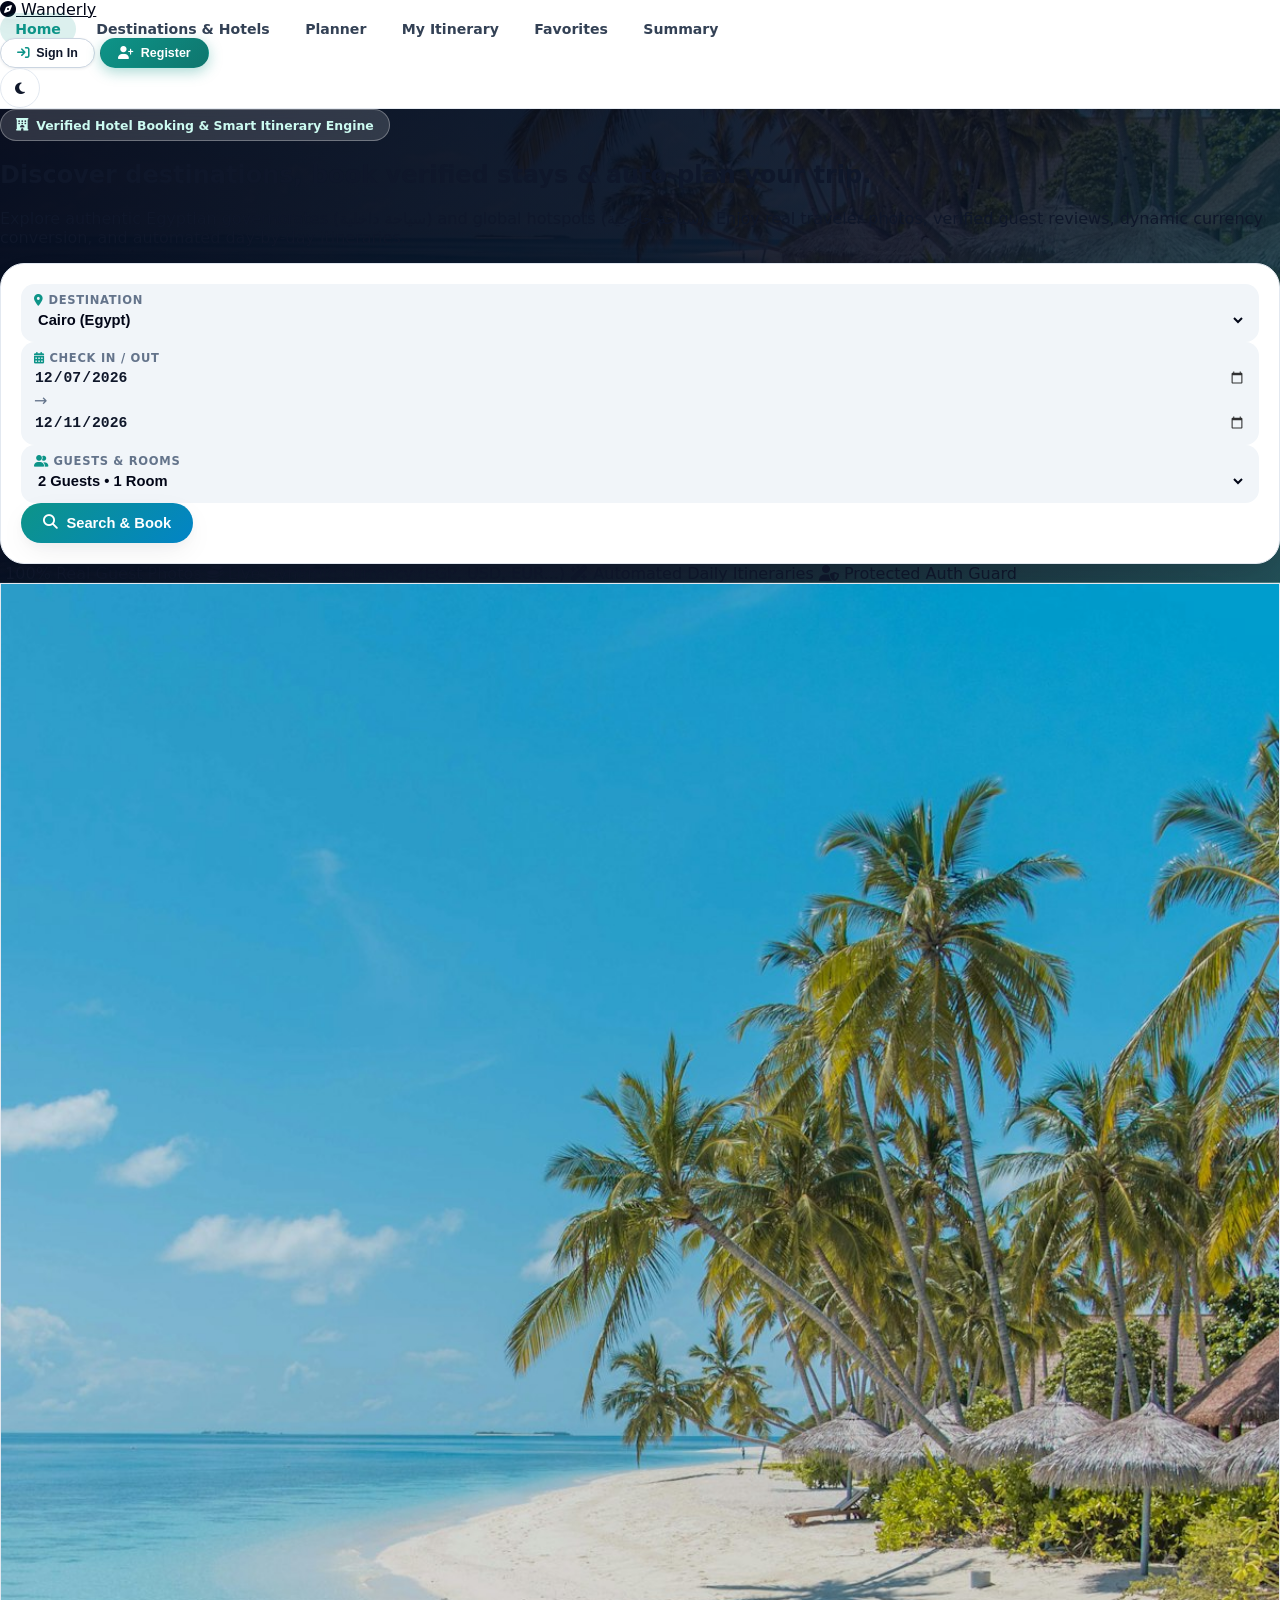
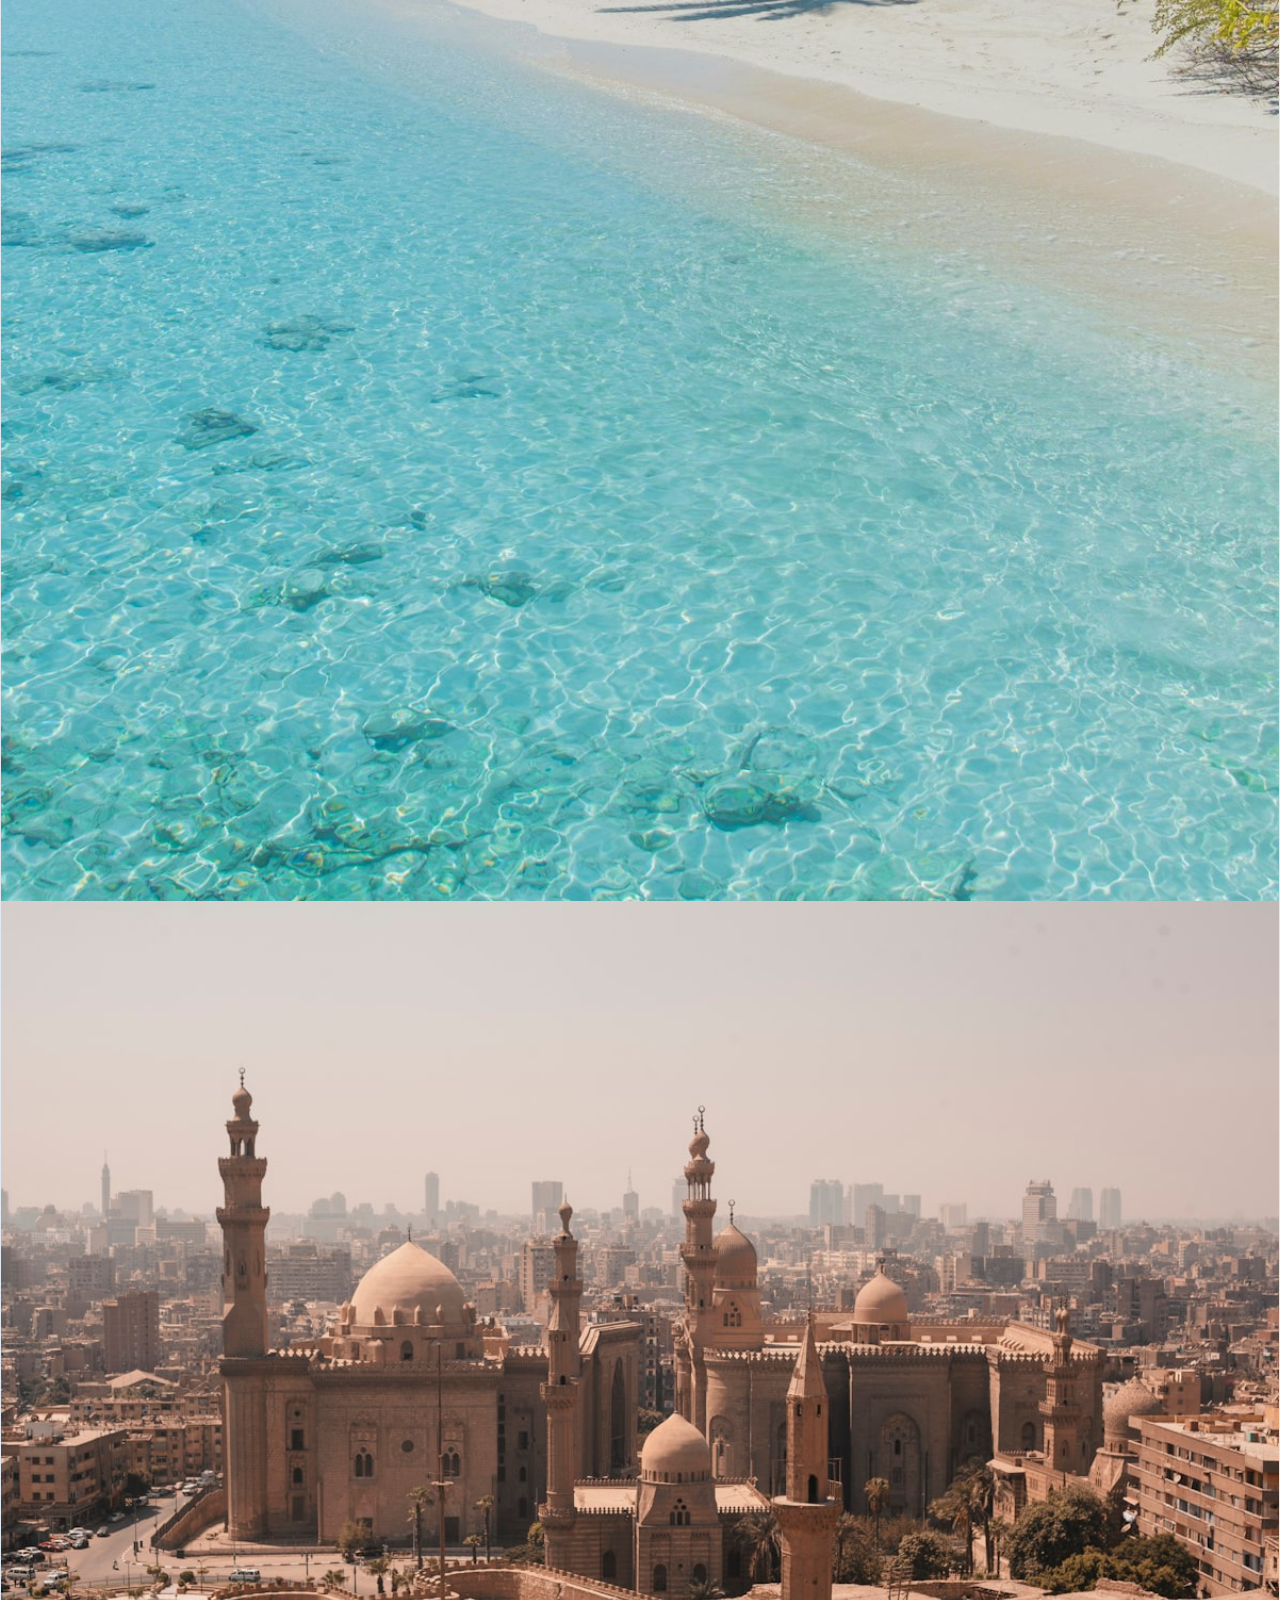
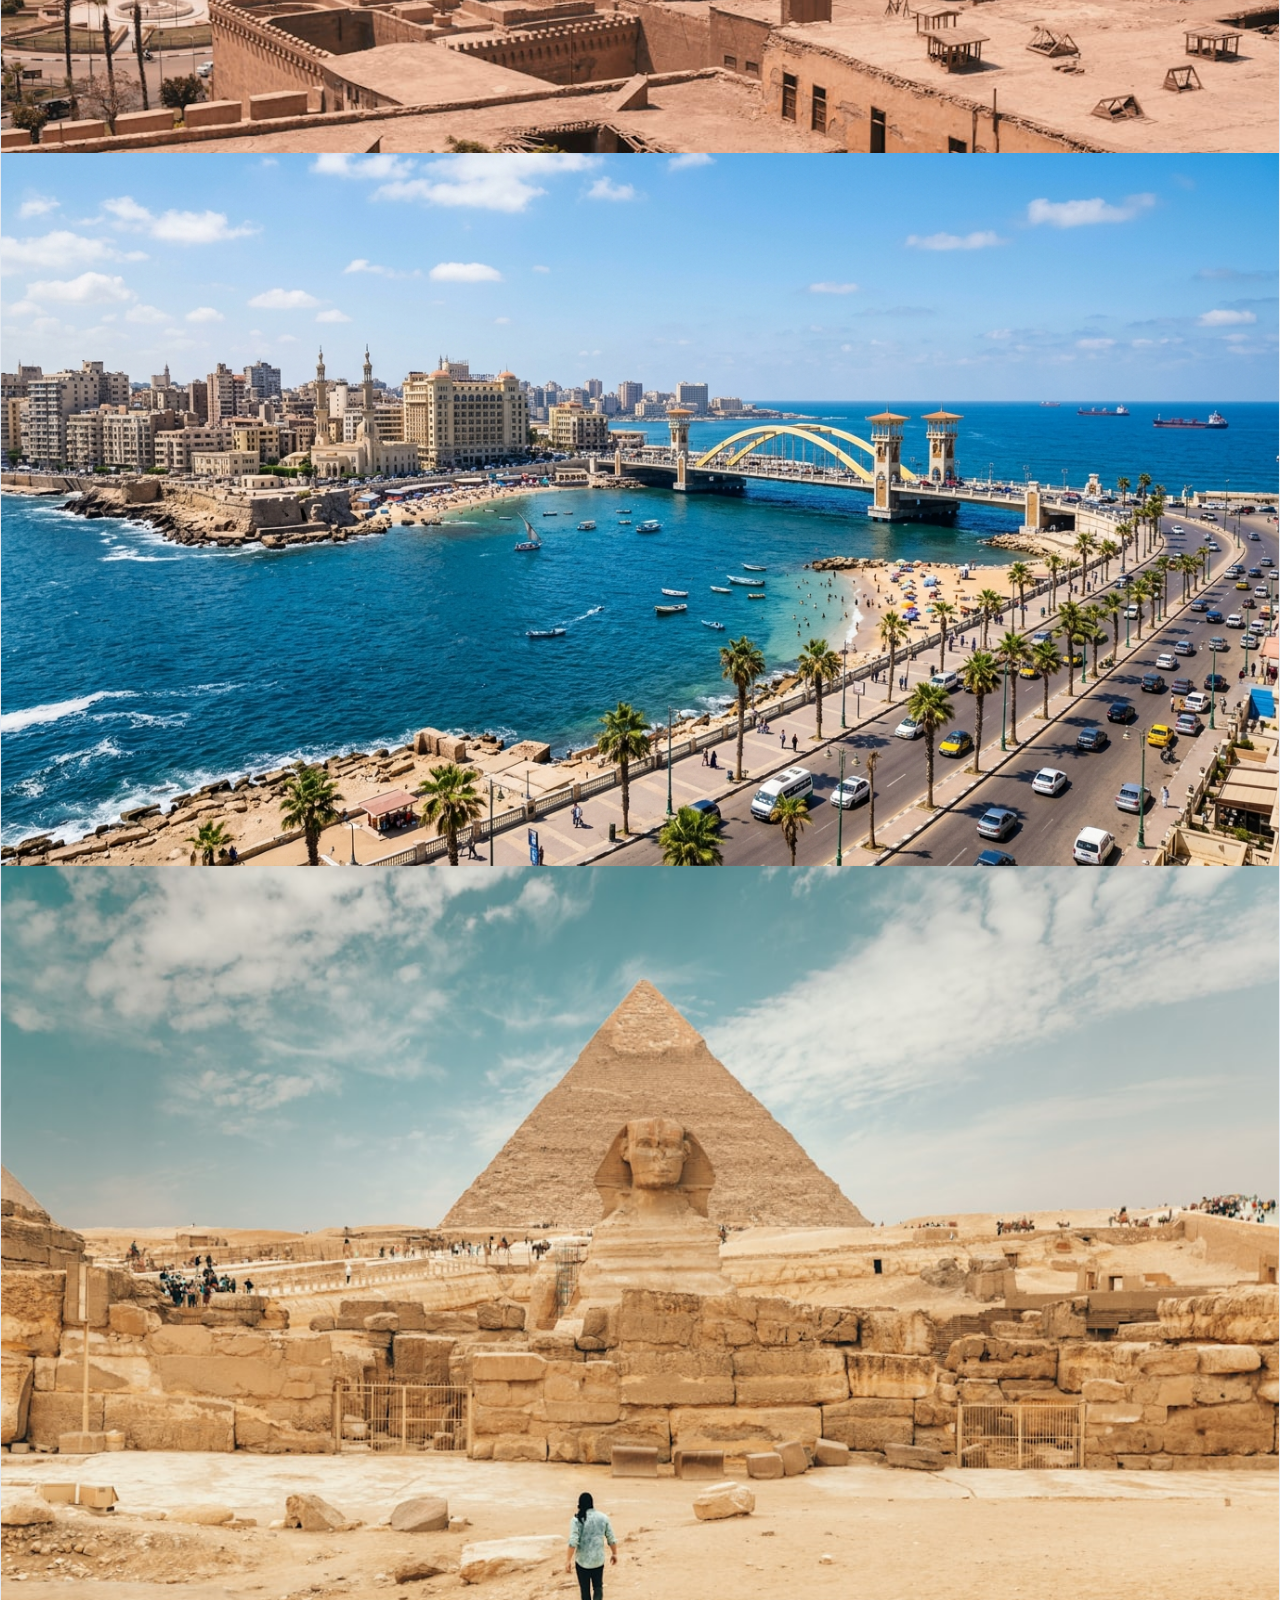
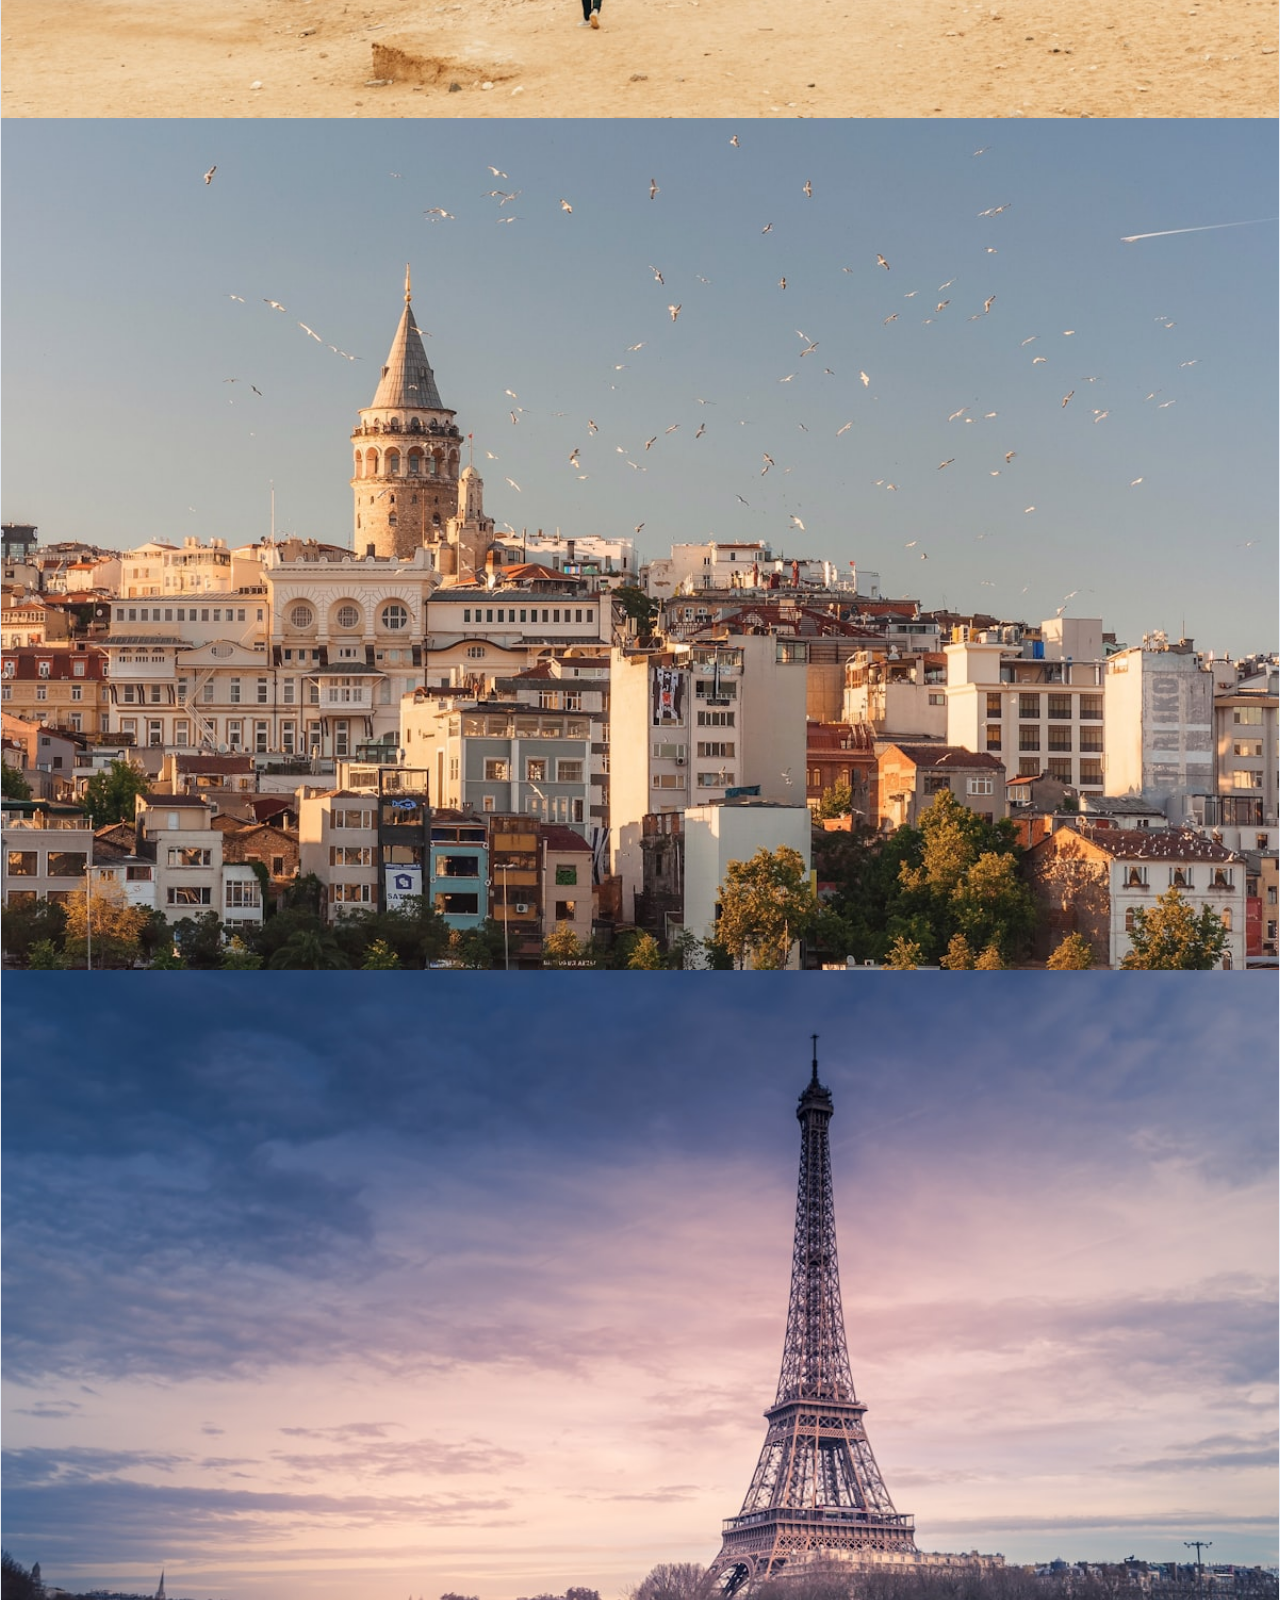
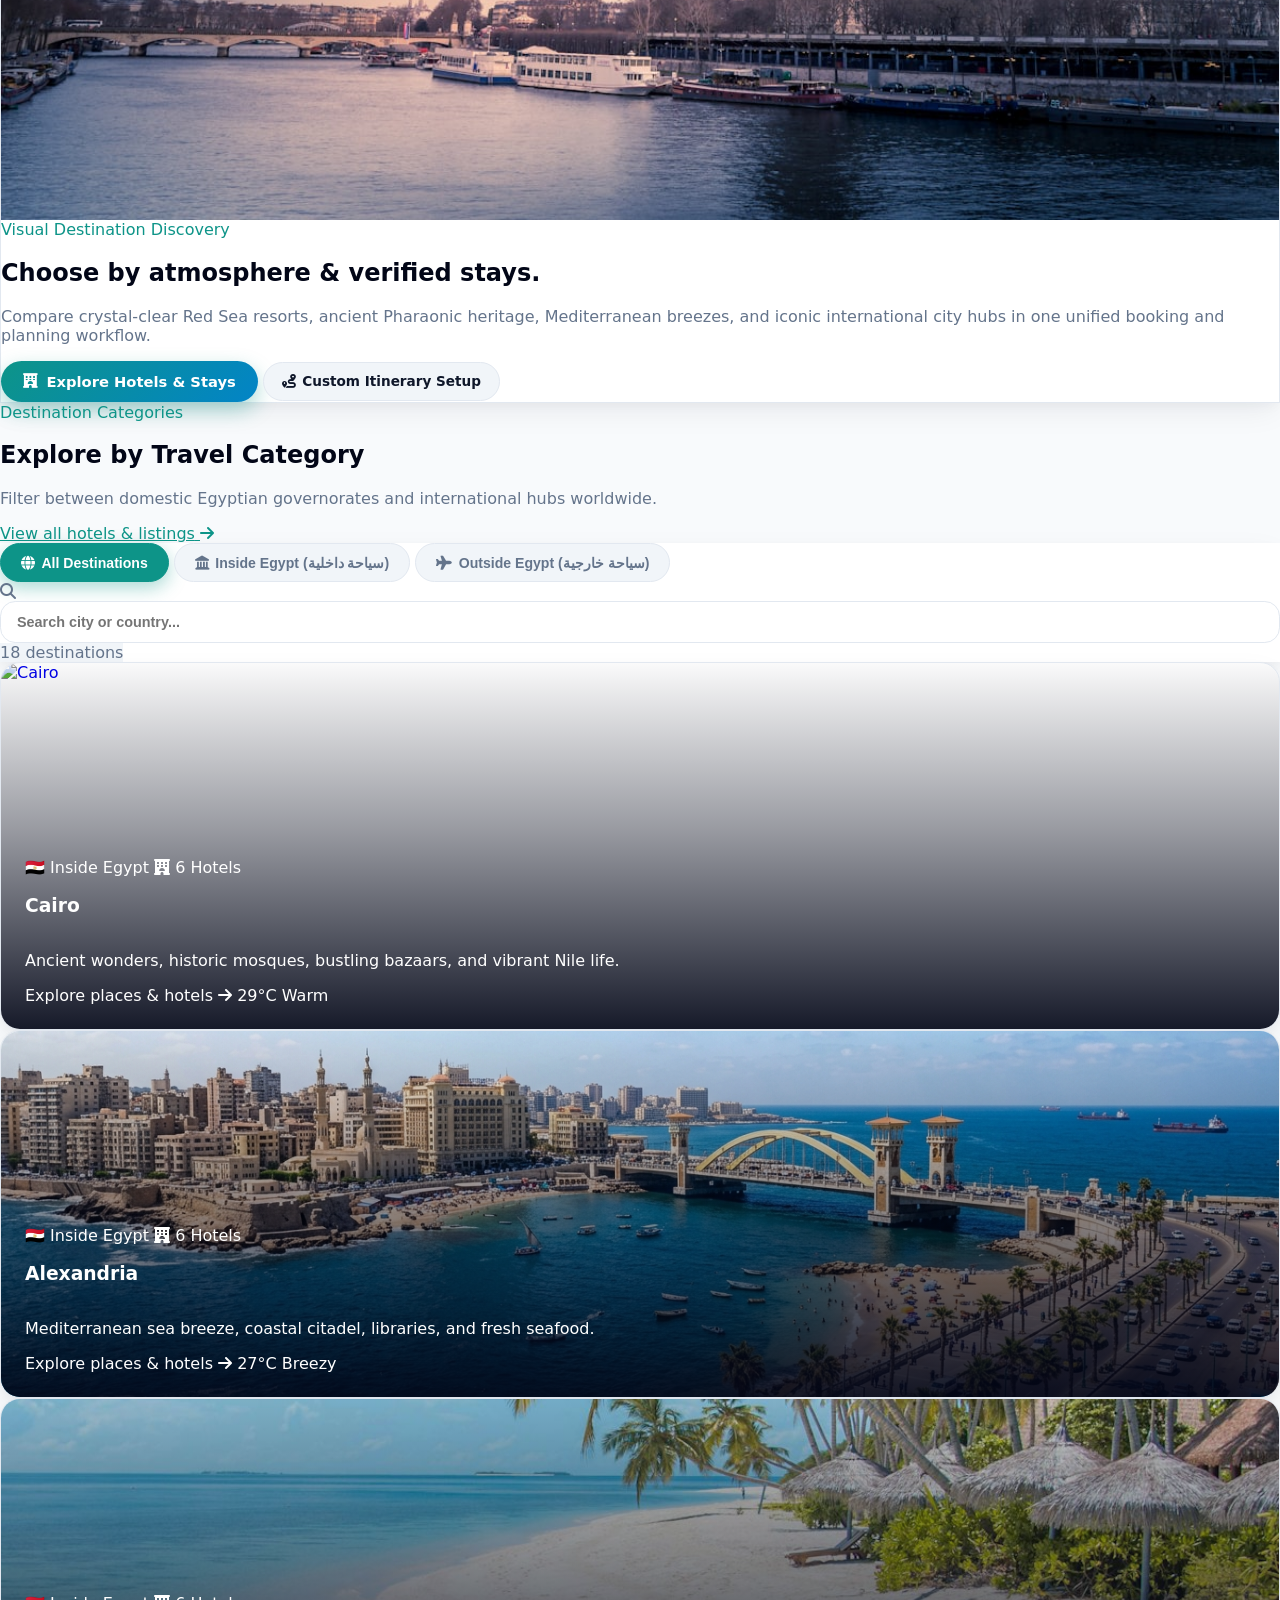
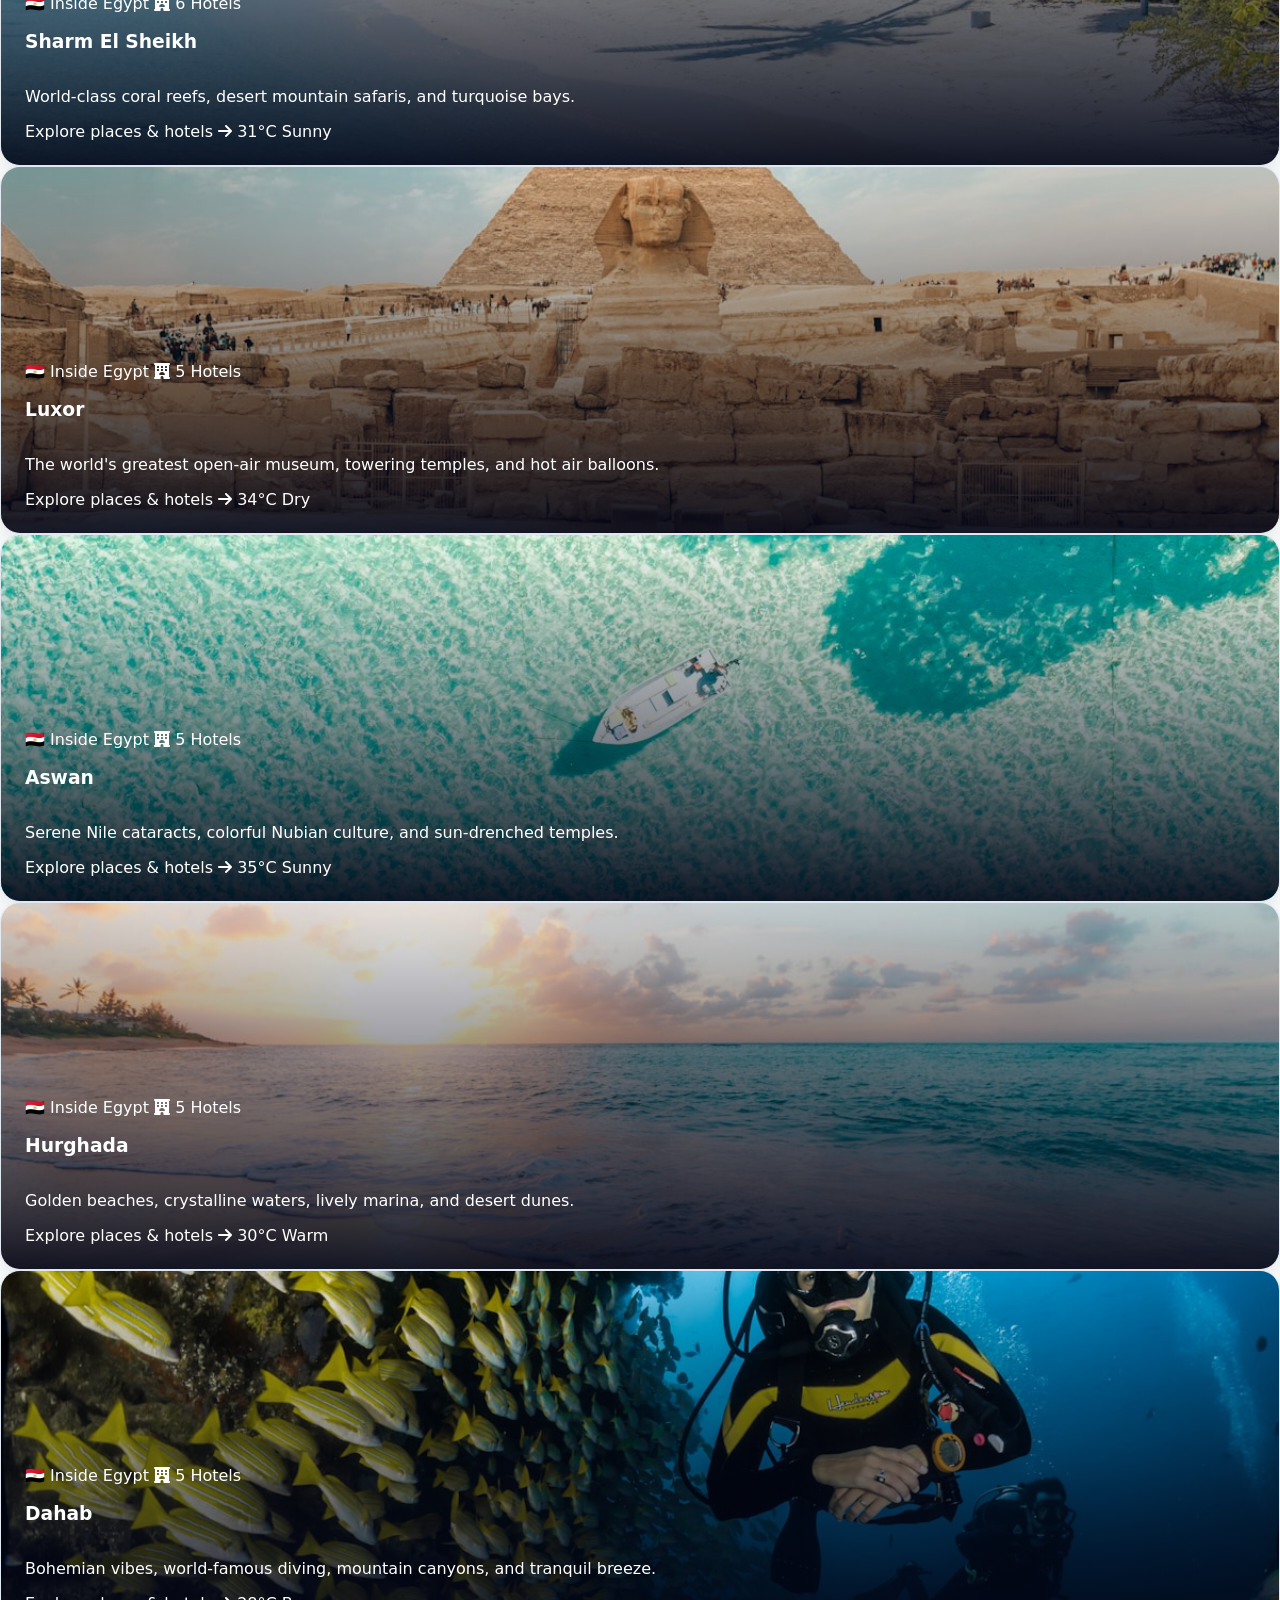
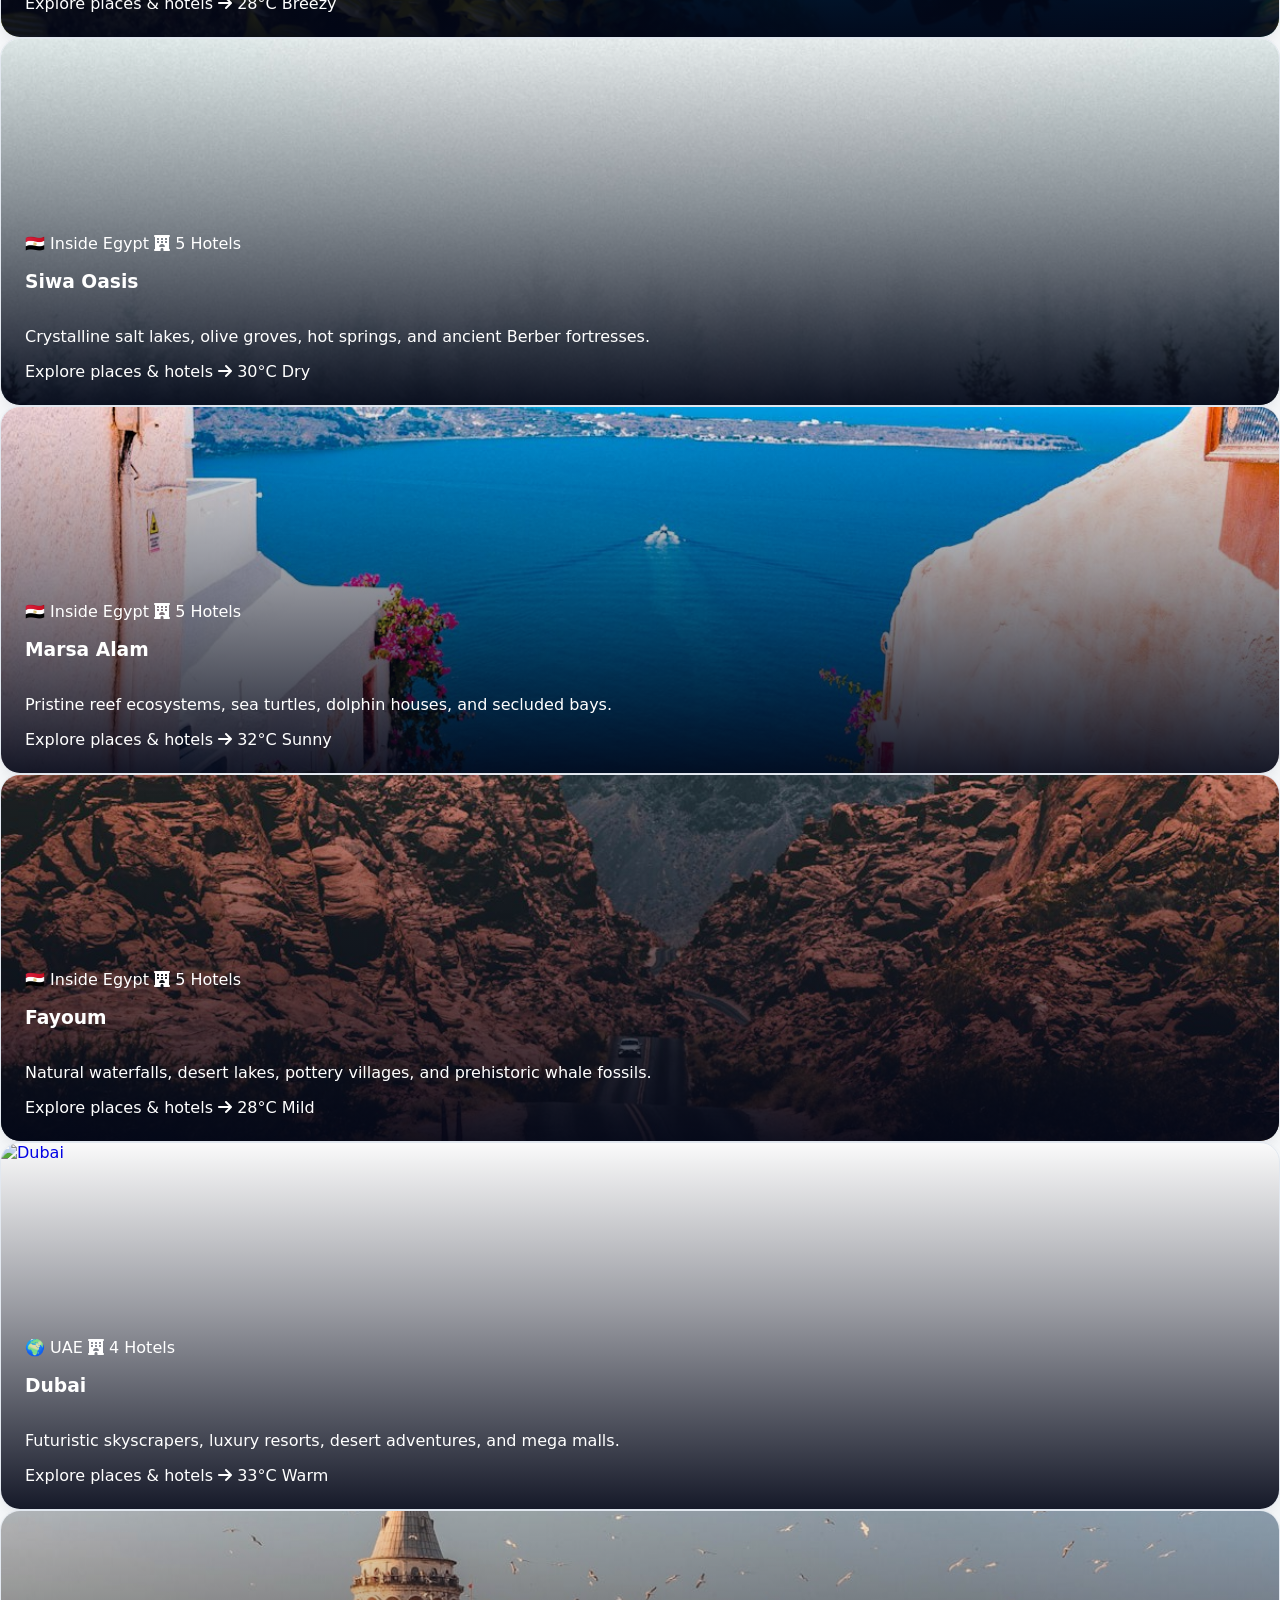
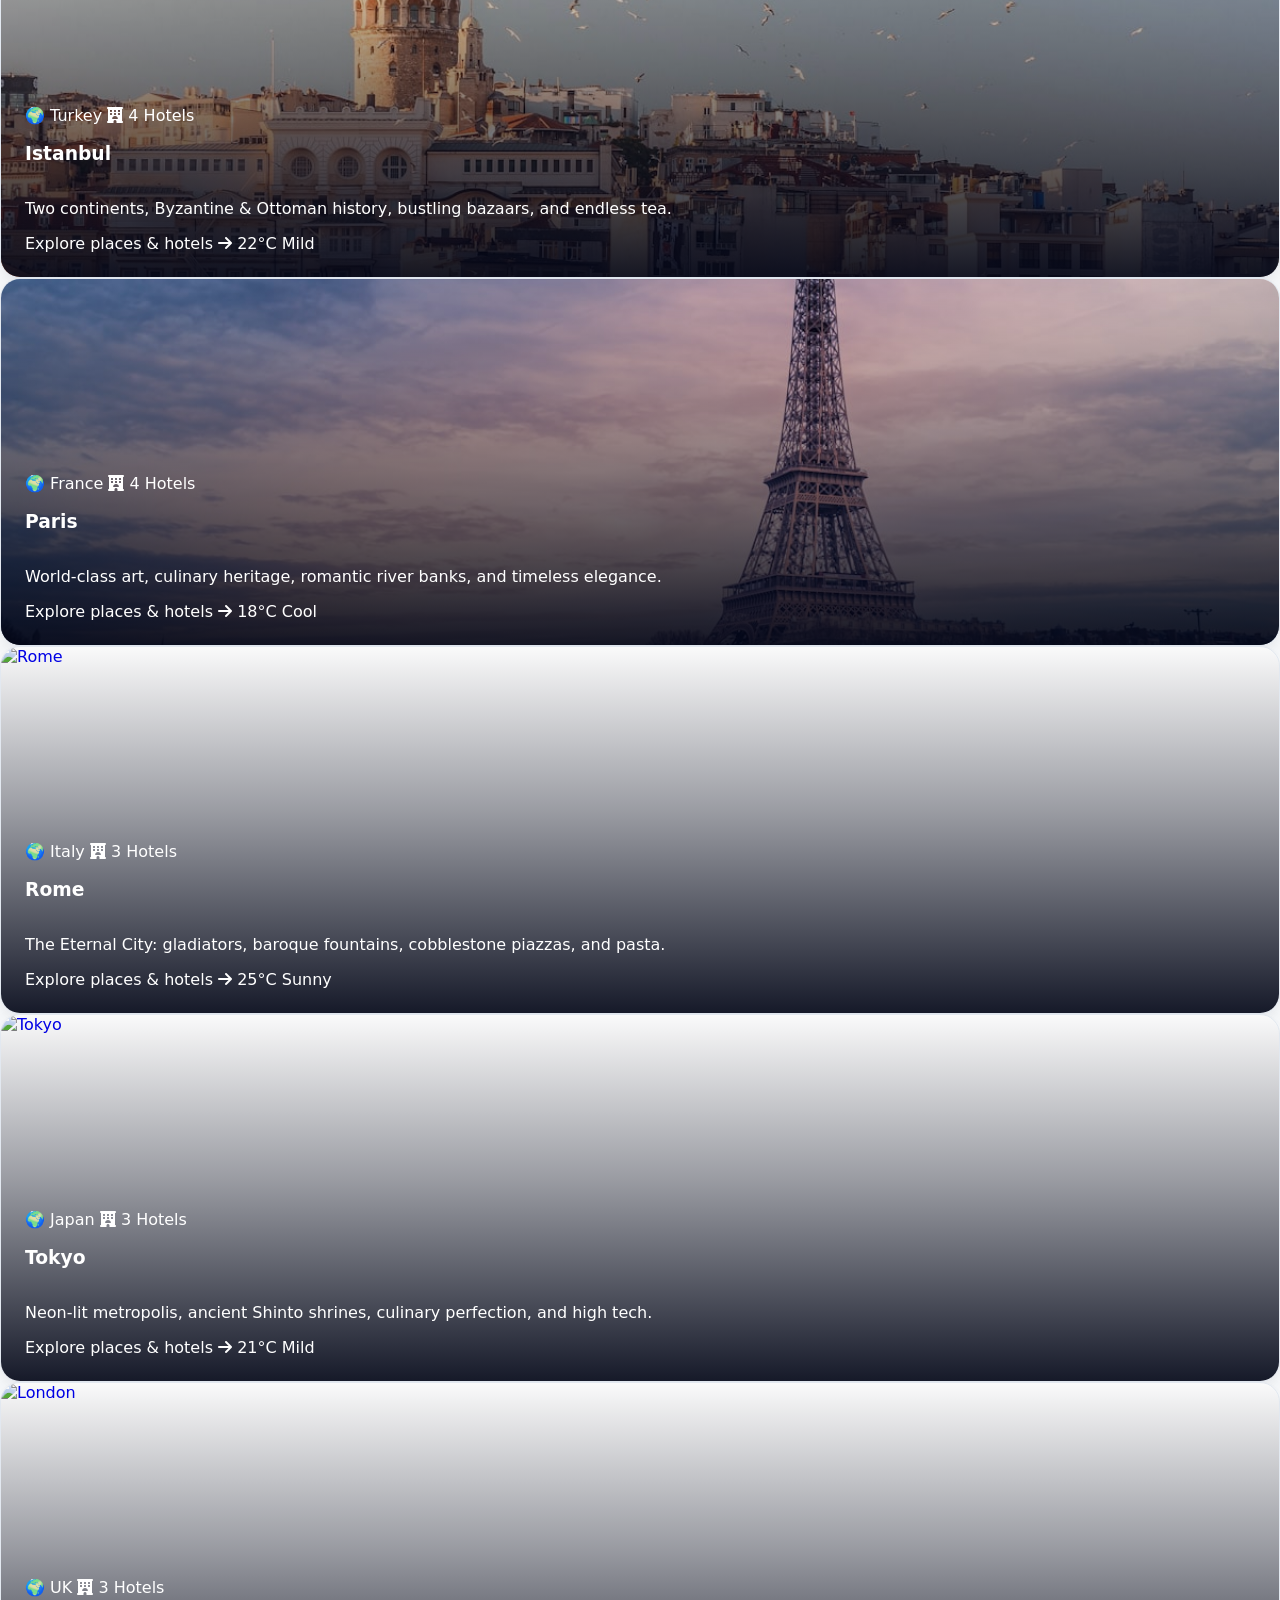
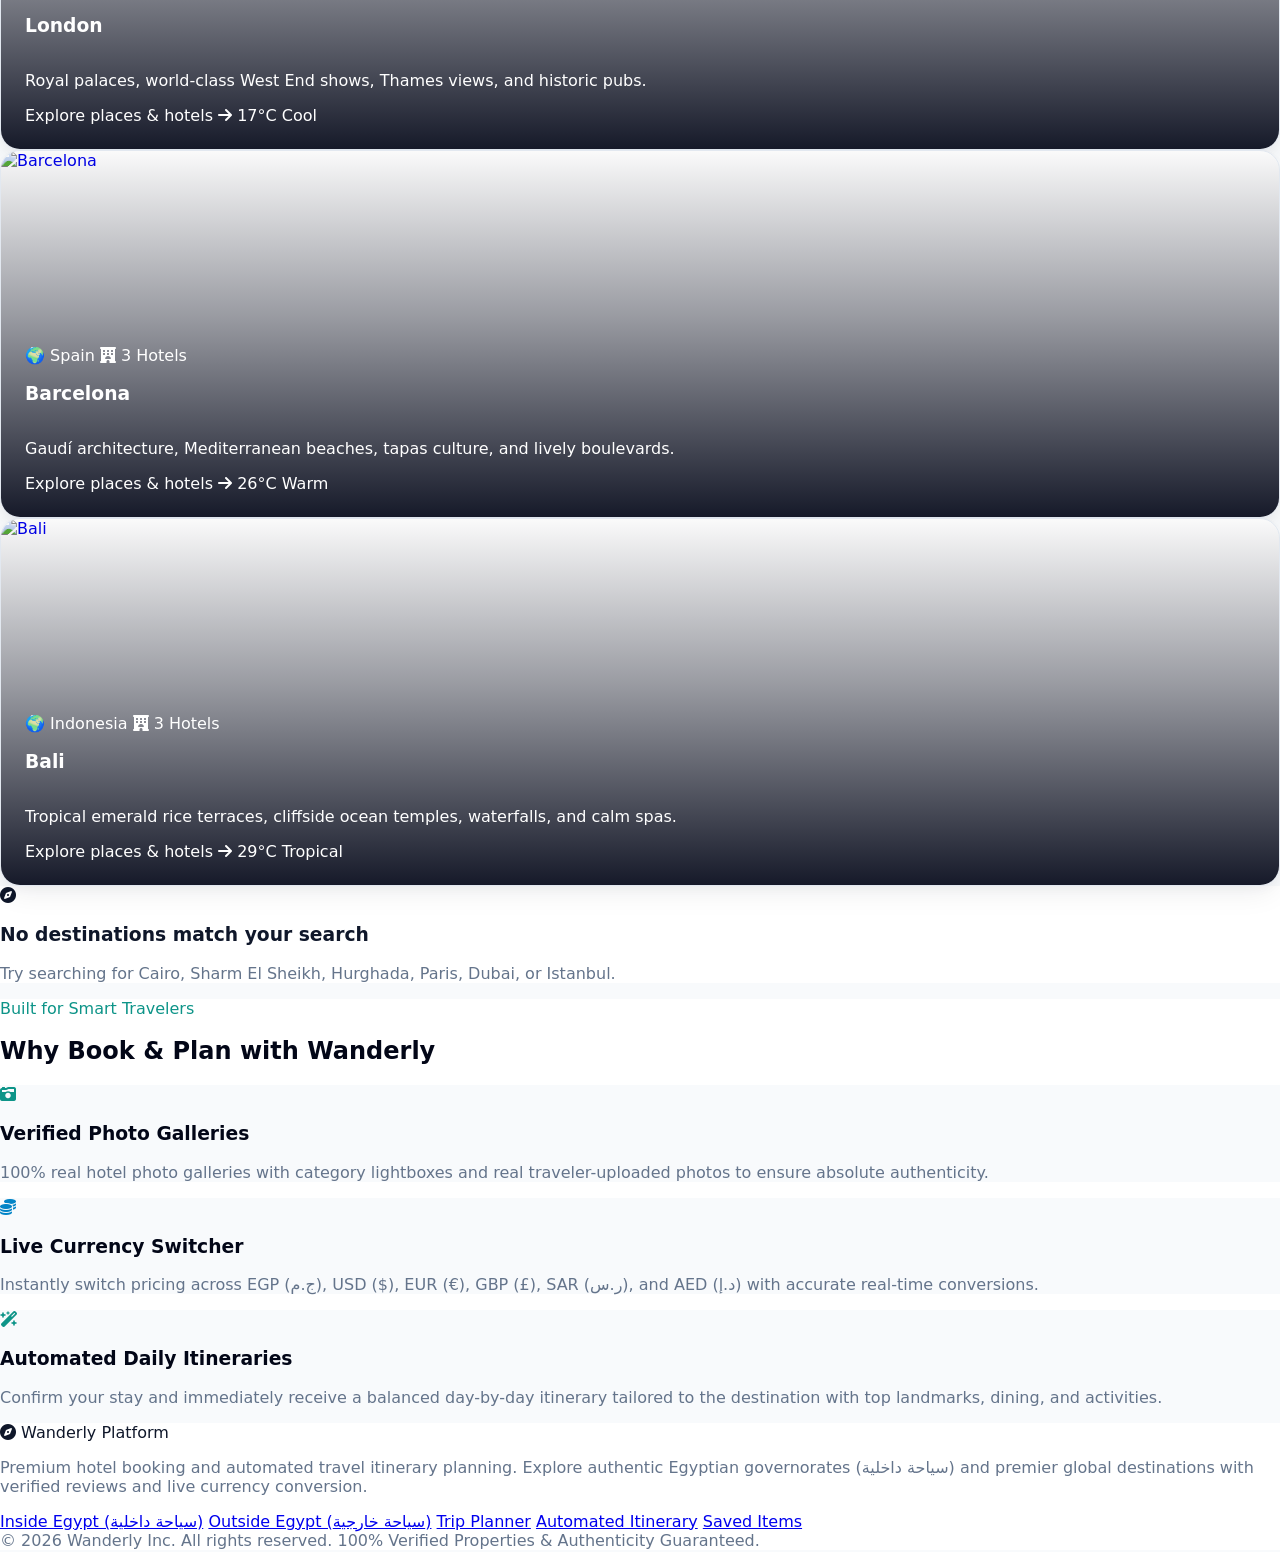
==== commit def01e61: "Updated" ====
--- a/html/index.html
+++ b/html/index.html
@@ -5,6 +5,13 @@
   <meta charset="UTF-8">
   <meta name="viewport" content="width=device-width, initial-scale=1.0">
   <title>Wanderly - Hotel Booking & Travel Itinerary Platform</title>
+  <script>
+    try {
+      if (localStorage.getItem("wanderly:darkMode") === "true") {
+        document.documentElement.classList.add("dark");
+      }
+    } catch (e) {}
+  </script>
   <script>tailwind.config = { darkMode: "class" };</script>
   <script src="https://cdn.tailwindcss.com"></script>
   <link rel="stylesheet" href="https://cdnjs.cloudflare.com/ajax/libs/font-awesome/6.5.2/css/all.min.css">
@@ -16,7 +23,7 @@
   
   <main>
     <!-- Hero Section with Booking Search Bar -->
-    <section class="hero-section min-h-[85vh] flex items-center justify-center bg-cover bg-center py-20 px-4" style="background-image: url('../images/photo-1586500036706-41963de24d8b.jpg');">
+    <section class="hero-section min-h-[85vh] flex items-center justify-center bg-cover bg-center py-20 px-4" style="background-image: linear-gradient(rgba(15,23,42,0.65), rgba(15,23,42,0.85)), url('https://images.unsplash.com/photo-1586500036706-41963de24d8b?auto=format&fit=crop&w=1920&q=80'), url('../images/photo-1586500036706-41963de24d8b.jpg');">
       <div class="mx-auto max-w-6xl w-full">
         <div class="max-w-3xl text-white">
           <div class="hero-kicker-pill mb-4">
@@ -32,18 +39,28 @@
         </div>
 
         <!-- Hero Quick Search Widget -->
-        <form id="hero-booking-widget" class="search-hero-widget mt-8 grid gap-3 sm:grid-cols-2 lg:grid-cols-[1.4fr_1fr_1fr_auto] items-center">
+        <form id="hero-booking-widget" class="search-hero-widget mt-8 grid gap-3 sm:grid-cols-2 lg:grid-cols-[1.3fr_1.1fr_1fr_auto] items-center">
           <div class="search-field-group">
             <label for="hero-dest-select"><i class="fa-solid fa-location-dot text-teal-600 mr-1"></i> Destination</label>
-            <select id="hero-dest-select" name="destination" class="cursor-pointer font-black"></select>
+            <select id="hero-dest-select" name="destination" class="cursor-pointer font-black text-xs"></select>
           </div>
           <div class="search-field-group">
-            <label><i class="fa-solid fa-calendar-days text-teal-600 mr-1"></i> Check In - Out</label>
-            <input type="text" value="Flexible (4 Nights)" readonly class="cursor-pointer">
+            <label for="hero-checkin"><i class="fa-solid fa-calendar-days text-teal-600 mr-1"></i> Check In / Out</label>
+            <div class="flex items-center gap-1.5 pt-0.5">
+              <input type="date" id="hero-checkin" name="checkIn" class="w-1/2 cursor-pointer font-bold text-[11px] p-0 border-0 bg-transparent text-slate-800 dark:text-slate-100 outline-none">
+              <span class="text-slate-400 text-xs">→</span>
+              <input type="date" id="hero-checkout" name="checkOut" class="w-1/2 cursor-pointer font-bold text-[11px] p-0 border-0 bg-transparent text-slate-800 dark:text-slate-100 outline-none">
+            </div>
           </div>
           <div class="search-field-group">
-            <label><i class="fa-solid fa-user-group text-teal-600 mr-1"></i> Guests & Rooms</label>
-            <input type="text" value="2 Guests • 1 Room" readonly class="cursor-pointer">
+            <label for="hero-guests-select"><i class="fa-solid fa-user-group text-teal-600 mr-1"></i> Guests & Rooms</label>
+            <select id="hero-guests-select" name="guests" class="cursor-pointer font-black text-xs">
+              <option value="1">1 Guest • 1 Room</option>
+              <option value="2" selected>2 Guests • 1 Room</option>
+              <option value="3">3 Guests • 1 Room</option>
+              <option value="4">4 Guests • 2 Rooms</option>
+              <option value="6">6+ Guests • Group</option>
+            </select>
           </div>
           <button type="submit" class="btn-primary h-full py-3.5 px-6 font-black text-sm whitespace-nowrap shadow-xl">
             <i class="fa-solid fa-magnifying-glass"></i>
@@ -65,12 +82,12 @@
     <section class="mx-auto max-w-7xl px-4 py-12">
       <div class="image-band grid overflow-hidden rounded-3xl shadow-xl lg:grid-cols-[1.1fr_.9fr] border border-slate-200 dark:border-slate-800">
         <div class="grid grid-cols-2 sm:grid-cols-3 gap-2.5 p-3.5 bg-slate-100 dark:bg-slate-900/60">
-          <div class="overflow-hidden rounded-xl h-36 sm:h-44"><img src="https://images.unsplash.com/photo-1586500036706-41963de24d8b?auto=format&fit=crop&w=600&q=80" alt="Sharm El Sheikh Beach" class="size-full object-cover transition hover:scale-105 duration-300" loading="lazy"></div>
-          <div class="overflow-hidden rounded-xl h-36 sm:h-44"><img src="https://images.unsplash.com/photo-1503177119275-0aa32b3a9368?auto=format&fit=crop&w=600&q=80" alt="Giza Pyramids Cairo" class="size-full object-cover transition hover:scale-105 duration-300" loading="lazy"></div>
-          <div class="overflow-hidden rounded-xl h-36 sm:h-44"><img src="https://images.unsplash.com/photo-1604251405909-b8c4e83cdf7c?auto=format&fit=crop&w=600&q=80" alt="Alexandria Corniche" class="size-full object-cover transition hover:scale-105 duration-300" loading="lazy"></div>
-          <div class="overflow-hidden rounded-xl h-36 sm:h-44"><img src="https://images.unsplash.com/photo-1587975844610-40f1ad10d07a?auto=format&fit=crop&w=600&q=80" alt="Luxor Temples" class="size-full object-cover transition hover:scale-105 duration-300" loading="lazy"></div>
-          <div class="overflow-hidden rounded-xl h-36 sm:h-44"><img src="https://images.unsplash.com/photo-1524231757912-21f4fe3a7200?auto=format&fit=crop&w=600&q=80" alt="Istanbul Bosphorus" class="size-full object-cover transition hover:scale-105 duration-300" loading="lazy"></div>
-          <div class="overflow-hidden rounded-xl h-36 sm:h-44"><img src="https://images.unsplash.com/photo-1502602898657-3e91760cbb34?auto=format&fit=crop&w=600&q=80" alt="Paris Eiffel Tower" class="size-full object-cover transition hover:scale-105 duration-300" loading="lazy"></div>
+          <div class="overflow-hidden rounded-xl h-36 sm:h-44"><img src="../images/photo-1586500036706-41963de24d8b.jpg" onerror="this.onerror=null;this.src='https://images.unsplash.com/photo-1586500036706-41963de24d8b?auto=format&fit=crop&w=600&q=80';" alt="Sharm El Sheikh Beach" class="size-full object-cover transition hover:scale-105 duration-300" loading="lazy"></div>
+          <div class="overflow-hidden rounded-xl h-36 sm:h-44"><img src="../images/photo-1572252009286-268acec5ca0a.jpg" onerror="this.onerror=null;this.src='https://images.unsplash.com/photo-1503177119275-0aa32b3a9368?auto=format&fit=crop&w=600&q=80';" alt="Giza Pyramids Cairo" class="size-full object-cover transition hover:scale-105 duration-300" loading="lazy"></div>
+          <div class="overflow-hidden rounded-xl h-36 sm:h-44"><img src="../images/alexandria-cover.jpg" onerror="this.onerror=null;this.src='https://images.unsplash.com/photo-1604251405909-b8c4e83cdf7c?auto=format&fit=crop&w=600&q=80';" alt="Alexandria Corniche" class="size-full object-cover transition hover:scale-105 duration-300" loading="lazy"></div>
+          <div class="overflow-hidden rounded-xl h-36 sm:h-44"><img src="../images/photo-1587975844610-40f1ad10d07a.jpg" onerror="this.onerror=null;this.src='https://images.unsplash.com/photo-1587975844610-40f1ad10d07a?auto=format&fit=crop&w=600&q=80';" alt="Luxor Temples" class="size-full object-cover transition hover:scale-105 duration-300" loading="lazy"></div>
+          <div class="overflow-hidden rounded-xl h-36 sm:h-44"><img src="../images/photo-1524231757912-21f4fe3a7200.jpg" onerror="this.onerror=null;this.src='https://images.unsplash.com/photo-1524231757912-21f4fe3a7200?auto=format&fit=crop&w=600&q=80';" alt="Istanbul Bosphorus" class="size-full object-cover transition hover:scale-105 duration-300" loading="lazy"></div>
+          <div class="overflow-hidden rounded-xl h-36 sm:h-44"><img src="../images/photo-1502602898657-3e91760cbb34.jpg" onerror="this.onerror=null;this.src='https://images.unsplash.com/photo-1502602898657-3e91760cbb34?auto=format&fit=crop&w=600&q=80';" alt="Paris Eiffel Tower" class="size-full object-cover transition hover:scale-105 duration-300" loading="lazy"></div>
         </div>
         <div class="image-band-copy p-8 sm:p-12 flex flex-col justify-center">
           <span class="text-xs font-black uppercase tracking-wider text-teal-600">Visual Destination Discovery</span>
@@ -186,7 +203,10 @@
   <div id="site-footer"></div>
 
   <script src="../js/data.js"></script>
+  <script src="../js/real-images.js"></script>
+  <script src="../js/firebase-config.js"></script>
+  <script type="module" src="../js/firebase-auth.js"></script>
   <script src="../js/app.js"></script>
 </body>
 
-</html>+</html>
--- a/css/styles.css
+++ b/css/styles.css
@@ -52,9 +52,24 @@
   --hero-overlay: linear-gradient(135deg, rgba(2, 6, 23, 0.94) 0%, rgba(2, 6, 23, 0.7) 60%, rgba(20, 184, 166, 0.25) 100%);
 }
 
+html {
+  background-color: #f8fafc;
+  color: #0f172a;
+}
+
+html.dark {
+  background-color: #090e17 !important;
+  color: #e2e8f0 !important;
+}
+
 * {
   box-sizing: border-box;
-  transition: background-color 160ms ease, border-color 160ms ease, color 160ms ease, box-shadow 160ms ease;
+}
+
+html.theme-transitioning *,
+html.theme-transitioning *::before,
+html.theme-transitioning *::after {
+  transition: background-color 200ms ease, border-color 200ms ease, color 200ms ease, box-shadow 200ms ease !important;
 }
 
 body {
@@ -66,6 +81,11 @@
   min-height: 100vh;
 }
 
+.dark body {
+  background-color: #090e17 !important;
+  color: #e2e8f0 !important;
+}
+
 img {
   display: block;
   max-width: 100%;
@@ -213,6 +233,93 @@
   border-color: var(--brand);
   color: var(--brand);
   background: var(--surface-soft);
+}
+
+/* Auth Header Buttons with Guaranteed Contrast in Light and Dark Modes */
+.auth-signin-btn {
+  display: inline-flex;
+  align-items: center;
+  gap: 0.45rem;
+  border-radius: 9999px;
+  border: 1.5px solid #cbd5e1 !important;
+  background-color: #ffffff !important;
+  color: #0f172a !important;
+  padding: 0.45rem 1rem;
+  font-size: 0.78rem;
+  font-weight: 800;
+  cursor: pointer;
+  box-shadow: 0 1px 3px rgba(15, 23, 42, 0.08);
+  transition: all 180ms ease;
+  text-decoration: none;
+  white-space: nowrap;
+}
+
+.auth-signin-btn i {
+  color: #0d9488 !important;
+  transition: transform 180ms ease;
+}
+
+.auth-signin-btn:hover {
+  border-color: #0d9488 !important;
+  color: #0d9488 !important;
+  background-color: #f0fdfa !important;
+  transform: translateY(-1px);
+  box-shadow: 0 4px 12px rgba(13, 148, 136, 0.15);
+}
+
+.auth-signin-btn:hover i {
+  transform: translateX(2px);
+}
+
+.dark .auth-signin-btn,
+html.dark .auth-signin-btn {
+  background-color: #1e293b !important;
+  border-color: #334155 !important;
+  color: #f8fafc !important;
+  box-shadow: 0 2px 6px rgba(0, 0, 0, 0.3);
+}
+
+.dark .auth-signin-btn i,
+html.dark .auth-signin-btn i {
+  color: #2dd4bf !important;
+}
+
+.dark .auth-signin-btn:hover,
+html.dark .auth-signin-btn:hover {
+  background-color: #0f172a !important;
+  border-color: #2dd4bf !important;
+  color: #2dd4bf !important;
+}
+
+.auth-register-btn {
+  display: inline-flex;
+  align-items: center;
+  gap: 0.45rem;
+  border-radius: 9999px;
+  background: linear-gradient(135deg, #0d9488, #0f766e) !important;
+  border: 1.5px solid transparent !important;
+  color: #ffffff !important;
+  padding: 0.45rem 1.05rem;
+  font-size: 0.78rem;
+  font-weight: 800;
+  cursor: pointer;
+  box-shadow: 0 4px 14px rgba(13, 148, 136, 0.35);
+  transition: all 180ms ease;
+  text-decoration: none;
+  white-space: nowrap;
+}
+
+.auth-register-btn:hover {
+  background: linear-gradient(135deg, #14b8a6, #0d9488) !important;
+  transform: translateY(-1px);
+  box-shadow: 0 6px 18px rgba(13, 148, 136, 0.45);
+}
+
+.dark .auth-register-btn,
+html.dark .auth-register-btn {
+  background: linear-gradient(135deg, #0d9488, #14b8a6) !important;
+  color: #ffffff !important;
+  box-shadow: 0 4px 14px rgba(45, 212, 191, 0.3);
 }
 
 .icon-btn {
@@ -415,6 +522,14 @@
   padding: 0.25rem 0;
   outline: none;
   width: 100%;
+}
+
+/* Native select menus use a light popup on many desktop browsers. Keep option
+   text readable there even when the closed control is styled for dark mode. */
+select option,
+select optgroup {
+  color: #0f172a !important;
+  background-color: #ffffff !important;
 }
 
 /* ==========================================================================
@@ -515,6 +630,51 @@
 .hotel-card.is-selected {
   border: 2px solid var(--brand);
   box-shadow: 0 0 0 3px rgba(13, 148, 136, 0.25), var(--shadow);
+}
+
+/* Hotel Price Badge on Card Image */
+.hotel-price-tag {
+  display: inline-flex;
+  align-items: baseline;
+  gap: 0.3rem;
+  border-radius: 999px;
+  background: rgba(255, 255, 255, 0.96);
+  padding: 0.35rem 0.85rem;
+  box-shadow: 0 4px 14px rgba(0, 0, 0, 0.22);
+  backdrop-filter: blur(12px);
+  -webkit-backdrop-filter: blur(12px);
+  border: 1px solid rgba(255, 255, 255, 0.6);
+  z-index: 10;
+  transition: all 180ms ease;
+}
+
+.hotel-price-tag .price-num {
+  font-size: 0.95rem;
+  font-weight: 900;
+  color: #0f172a !important;
+  letter-spacing: -0.01em;
+}
+
+.hotel-price-tag .price-unit {
+  font-size: 0.72rem;
+  font-weight: 800;
+  color: #475569 !important;
+}
+
+/* Dark Mode Hotel Price Badge */
+.dark .hotel-price-tag {
+  background: rgba(15, 23, 42, 0.94) !important;
+  border: 1px solid rgba(45, 212, 191, 0.45) !important;
+  box-shadow: 0 6px 20px rgba(0, 0, 0, 0.65) !important;
+}
+
+.dark .hotel-price-tag .price-num {
+  color: #2dd4bf !important; /* Vivid radiant teal in dark mode */
+  text-shadow: 0 0 10px rgba(45, 212, 191, 0.3);
+}
+
+.dark .hotel-price-tag .price-unit {
+  color: #cbd5e1 !important; /* Crisp light slate in dark mode */
 }
 
 .recommendation-badge {
@@ -923,3 +1083,207 @@
   opacity: 1;
   pointer-events: auto;
 }
+
+/* ==========================================================================
+   NAVBAR CURRENCY & HERO ENHANCEMENTS
+   ========================================================================== */
+#nav-currency-select {
+  appearance: none;
+  -webkit-appearance: none;
+  background-image: url("data:image/svg+xml,%3Csvg xmlns='http://www.w3.org/2000/svg' fill='none' viewBox='0 0 24 24' stroke='%2364748b'%3E%3Cpath stroke-linecap='round' stroke-linejoin='round' stroke-width='2' d='M19 9l-7 7-7-7'%3E%3C/path%3E%3C/svg%3E");
+  background-repeat: no-repeat;
+  background-position: right 0.5rem center;
+  background-size: 0.85rem;
+  padding-right: 1.5rem;
+}
+
+.search-field-group input[type="date"]::-webkit-calendar-picker-indicator {
+  cursor: pointer;
+  width: 14px;
+  height: 14px;
+  margin-left: 4px;
+  opacity: 0.8;
+  filter: brightness(0);
+  transition: opacity 150ms, filter 150ms;
+}
+
+.dark .search-field-group input[type="date"]::-webkit-calendar-picker-indicator {
+  opacity: 0.95;
+  filter: brightness(0) invert(1);
+}
+
+.search-field-group input[type="date"]::-webkit-calendar-picker-indicator:hover {
+  opacity: 1;
+}
+
+/* ==========================================================================
+   MODAL & DIALOG SYSTEM (Fixed Positioning & Layout Shift Prevention)
+   ========================================================================== */
+body.modal-open {
+  overflow: hidden !important;
+}
+
+#auth-modal,
+#booking-modal,
+#gallery-modal,
+#reviews-modal,
+#hotel-details-modal {
+  position: fixed;
+  inset: 0;
+  z-index: 9999;
+  pointer-events: none;
+}
+
+#auth-modal:not(:empty),
+#booking-modal:not(:empty),
+#gallery-modal:not(:empty),
+#reviews-modal:not(:empty),
+#hotel-details-modal:not(:empty) {
+  pointer-events: auto;
+}
+
+.modal-backdrop-custom {
+  position: fixed;
+  inset: 0;
+  z-index: 9999;
+  display: flex;
+  align-items: center;
+  justify-content: center;
+  background-color: rgba(2, 6, 23, 0.75);
+  backdrop-filter: blur(10px);
+  -webkit-backdrop-filter: blur(10px);
+  padding: 1rem;
+  overflow-y: auto;
+  animation: modalFadeIn 0.2s cubic-bezier(0.16, 1, 0.3, 1);
+}
+
+.modal-dialog-custom {
+  position: relative;
+  width: 100%;
+  max-height: 90vh;
+  overflow-y: auto;
+  margin: auto;
+  background-color: var(--surface);
+  border: 1px solid var(--border);
+  border-radius: 1.25rem;
+  box-shadow: 0 25px 50px -12px rgba(0, 0, 0, 0.5);
+  animation: modalScaleUp 0.25s cubic-bezier(0.16, 1, 0.3, 1);
+}
+
+@keyframes modalFadeIn {
+  from { opacity: 0; }
+  to { opacity: 1; }
+}
+
+@keyframes modalScaleUp {
+  from {
+    opacity: 0;
+    transform: scale(0.95) translateY(12px);
+  }
+  to {
+    opacity: 1;
+    transform: scale(1) translateY(0);
+  }
+}
+
+/* Gallery Lightbox Custom Styles */
+.gallery-thumbnail-strip {
+  display: flex;
+  gap: 0.5rem;
+  overflow-x: auto;
+  padding: 0.5rem 0.25rem;
+  scrollbar-width: thin;
+}
+
+.gallery-thumb-btn {
+  position: relative;
+  width: 4.5rem;
+  height: 3rem;
+  flex-shrink: 0;
+  border-radius: 0.5rem;
+  overflow: hidden;
+  border: 2px solid transparent;
+  cursor: pointer;
+  transition: all 180ms ease;
+  background: #000;
+}
+
+.gallery-thumb-btn img {
+  width: 100%;
+  height: 100%;
+  object-fit: cover;
+}
+
+.gallery-thumb-btn.active-thumb {
+  border-color: var(--brand);
+  transform: scale(1.05);
+  box-shadow: 0 0 12px rgba(20, 184, 166, 0.5);
+  opacity: 1 !important;
+}
+
+/* ==========================================================================
+   LEAFLET MAP CONTAINER & PINS
+   ========================================================================== */
+#destination-map {
+  min-height: 360px !important;
+  height: 360px !important;
+  width: 100% !important;
+  z-index: 10 !important;
+  position: relative !important;
+  background-color: #e2e8f0;
+  border-radius: 1rem;
+}
+
+.dark #destination-map {
+  background-color: #1e293b;
+}
+
+.leaflet-container {
+  font-family: inherit !important;
+  z-index: 10 !important;
+  width: 100% !important;
+  height: 100% !important;
+}
+
+.custom-place-pin,
+.custom-rest-pin,
+.custom-hotel-pin {
+  background: transparent !important;
+  border: none !important;
+}
+
+/* ==========================================================================
+   PRINT / PDF MEDIA STYLES
+   ========================================================================== */
+@media print {
+  #site-header,
+  #site-footer,
+  #mobile-bottom-nav,
+  .btn-primary,
+  .btn-soft,
+  #wanderly-toast,
+  button,
+  .no-print {
+    display: none !important;
+  }
+
+  body {
+    background: #ffffff !important;
+    color: #000000 !important;
+    padding: 0 !important;
+    margin: 0 !important;
+  }
+
+  #summary-report {
+    width: 100% !important;
+    max-width: 100% !important;
+    margin: 0 !important;
+    box-shadow: none !important;
+    border: none !important;
+  }
+
+  .rounded-2xl,
+  .rounded-xl {
+    border-radius: 8px !important;
+  }
+}
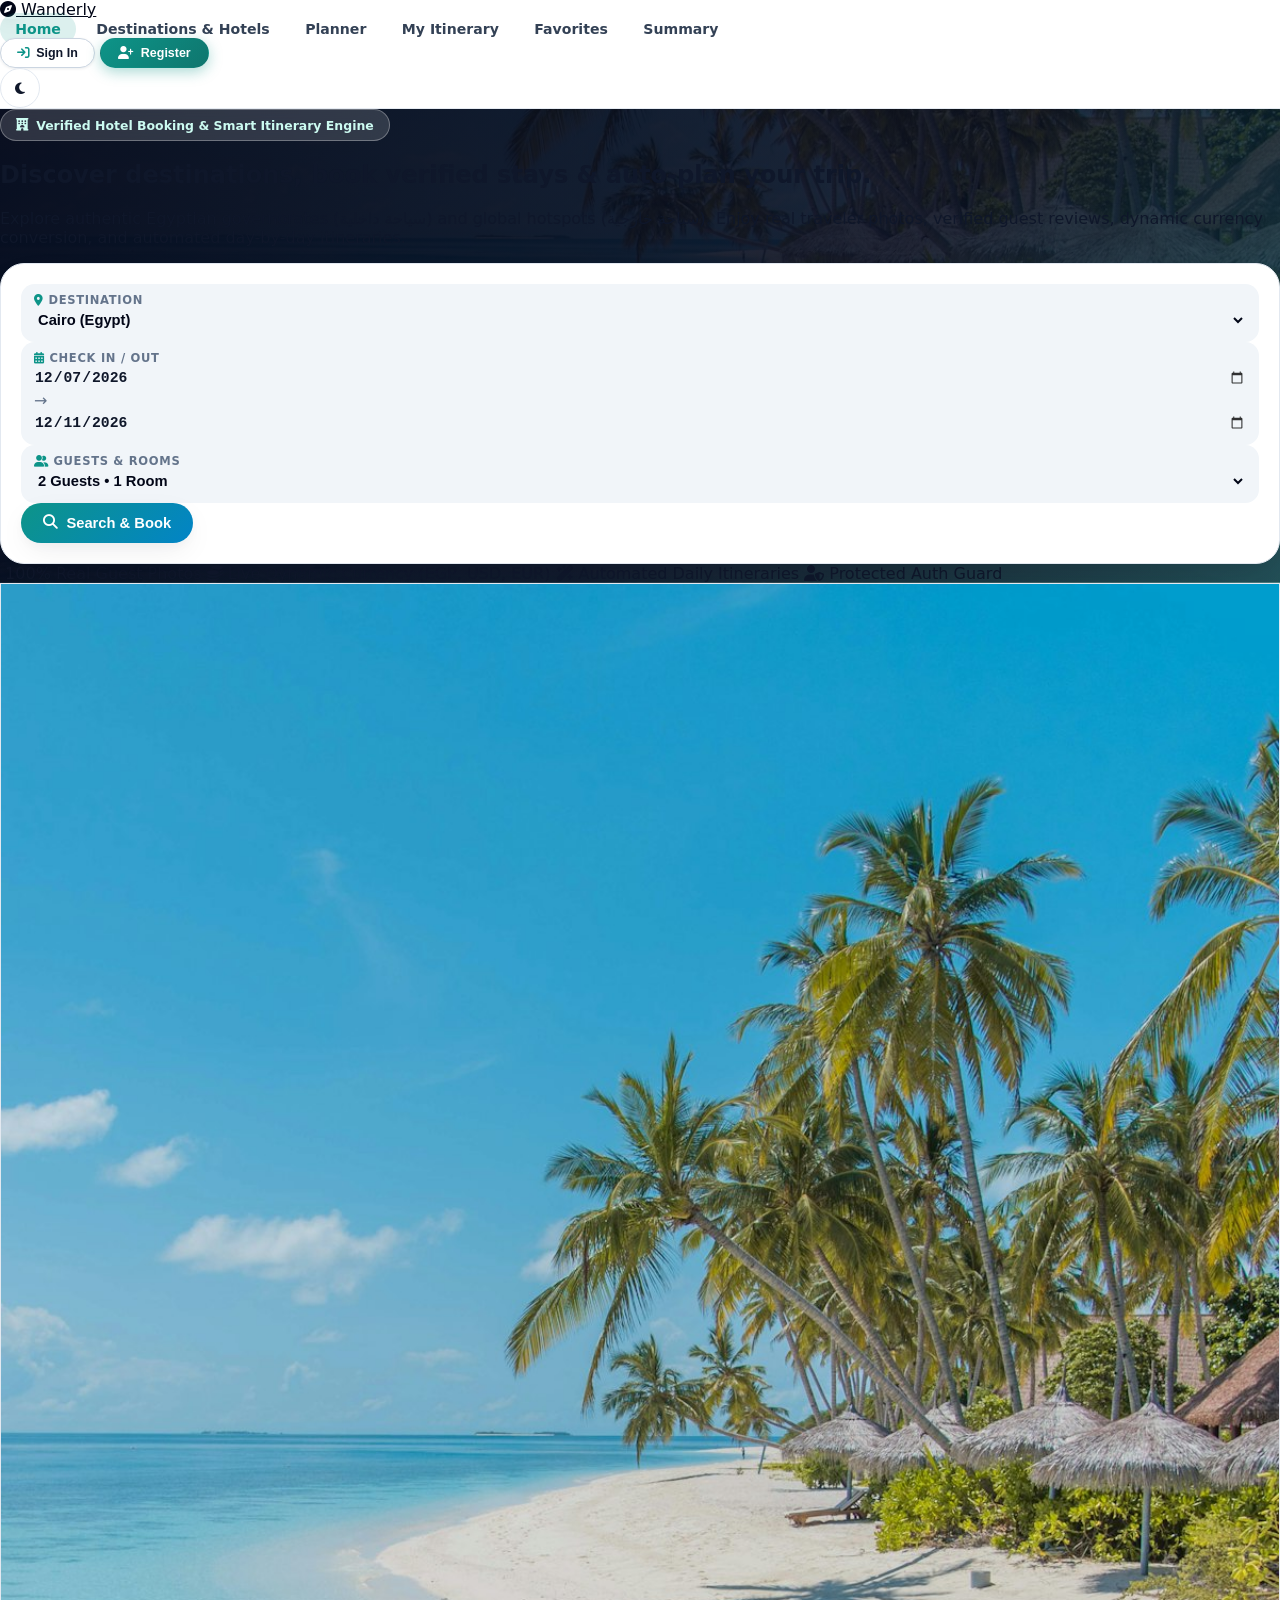
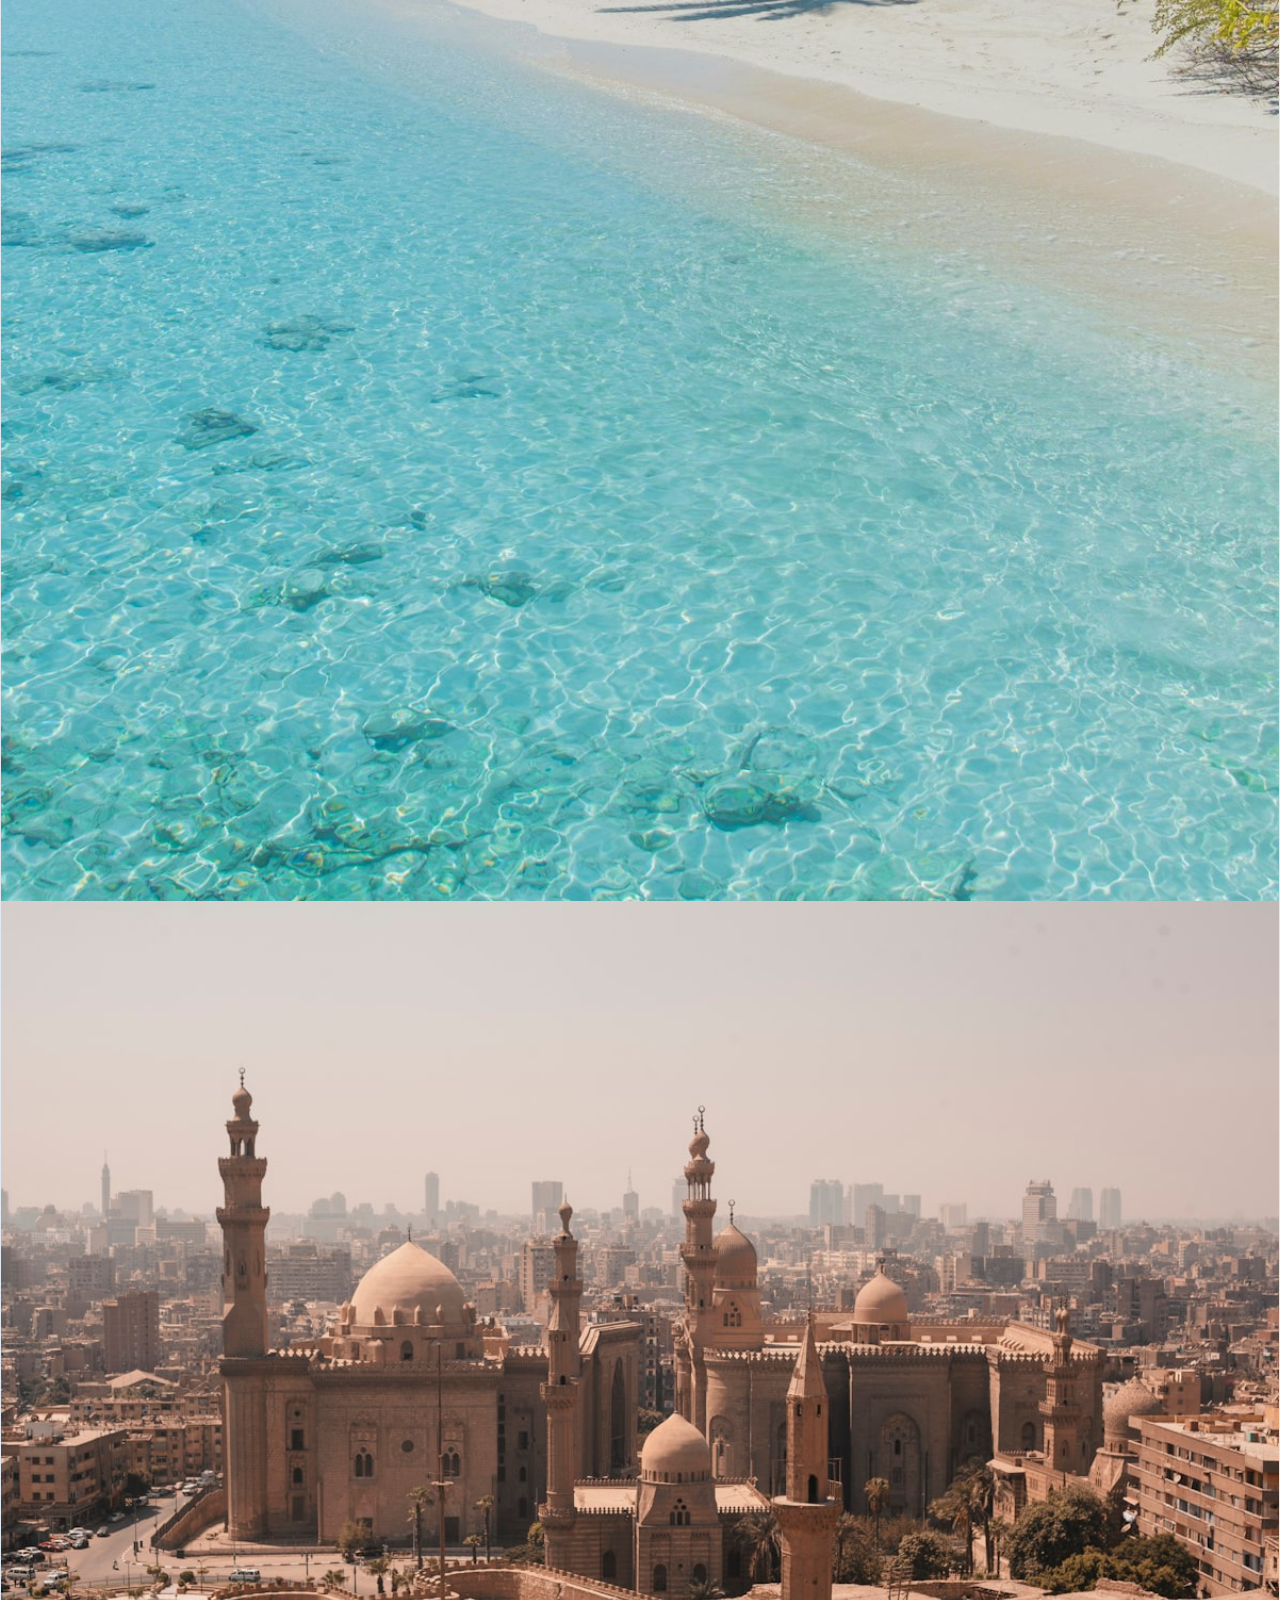
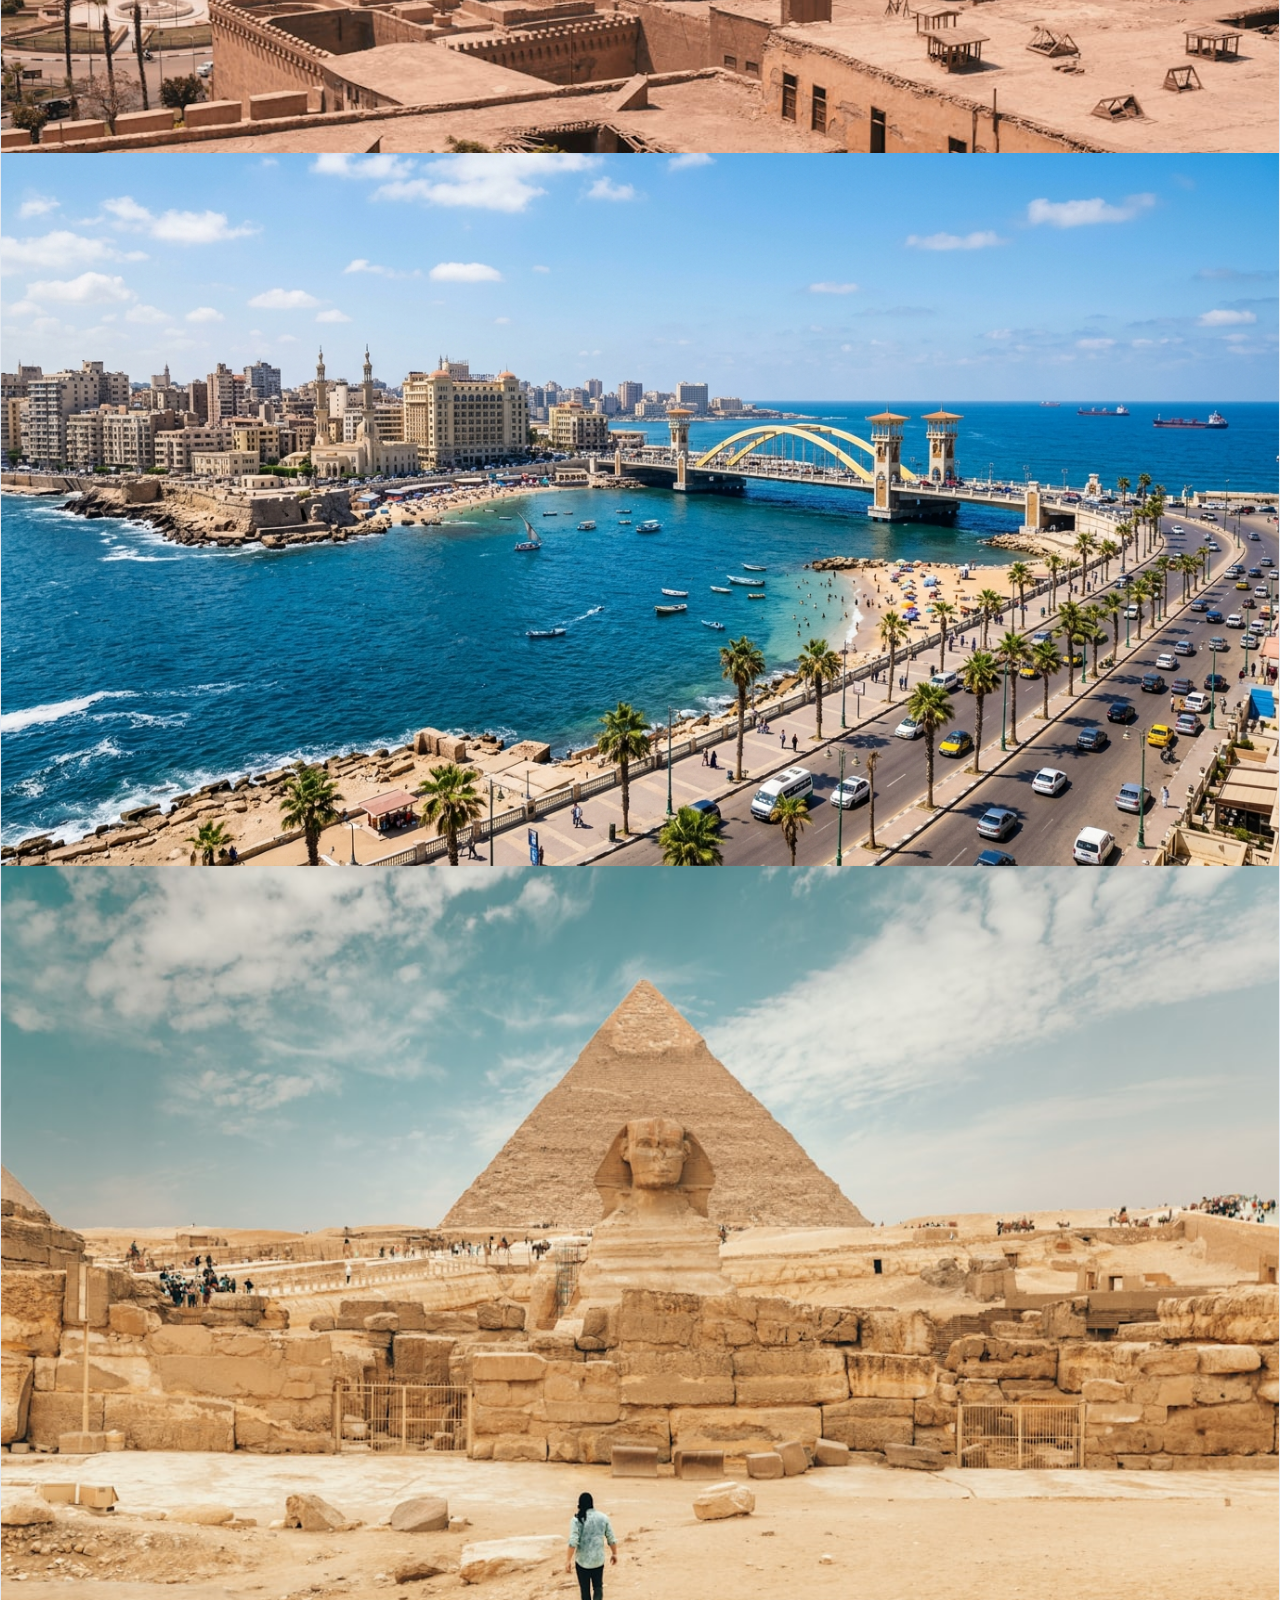
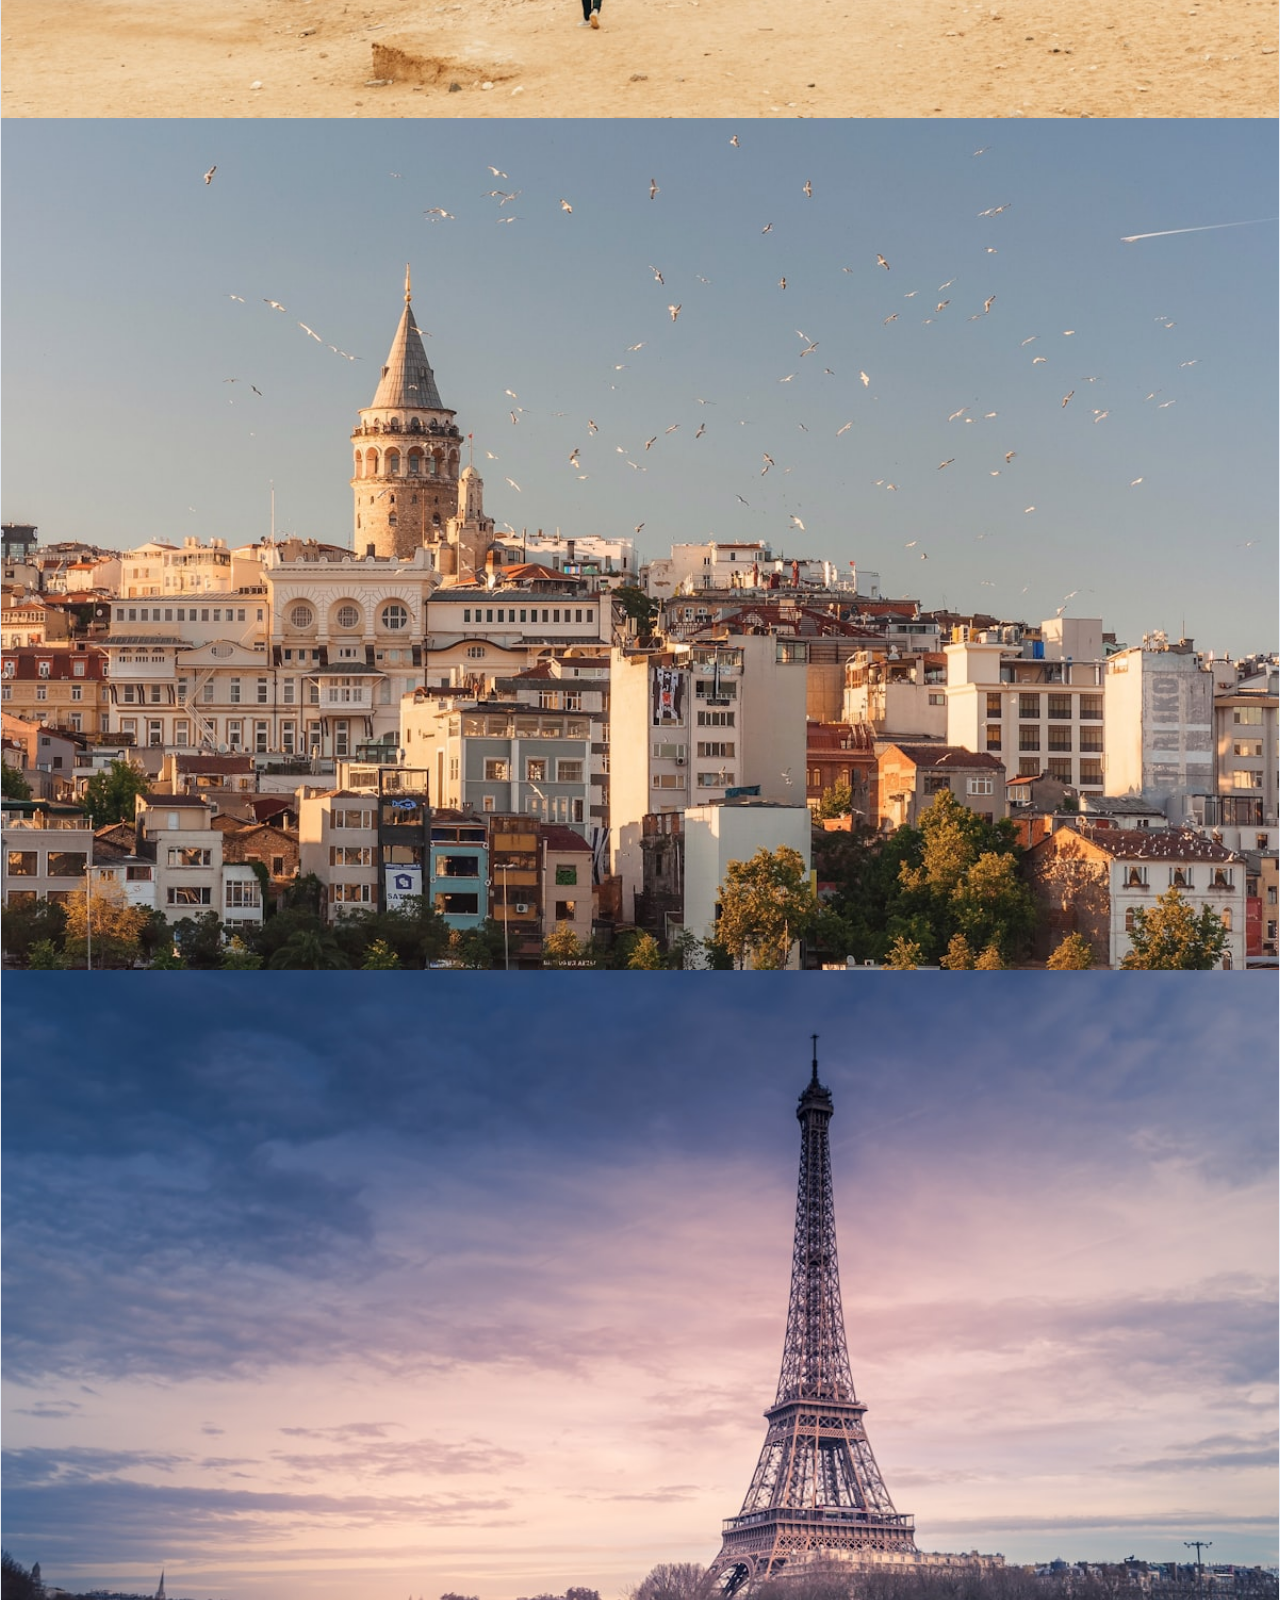
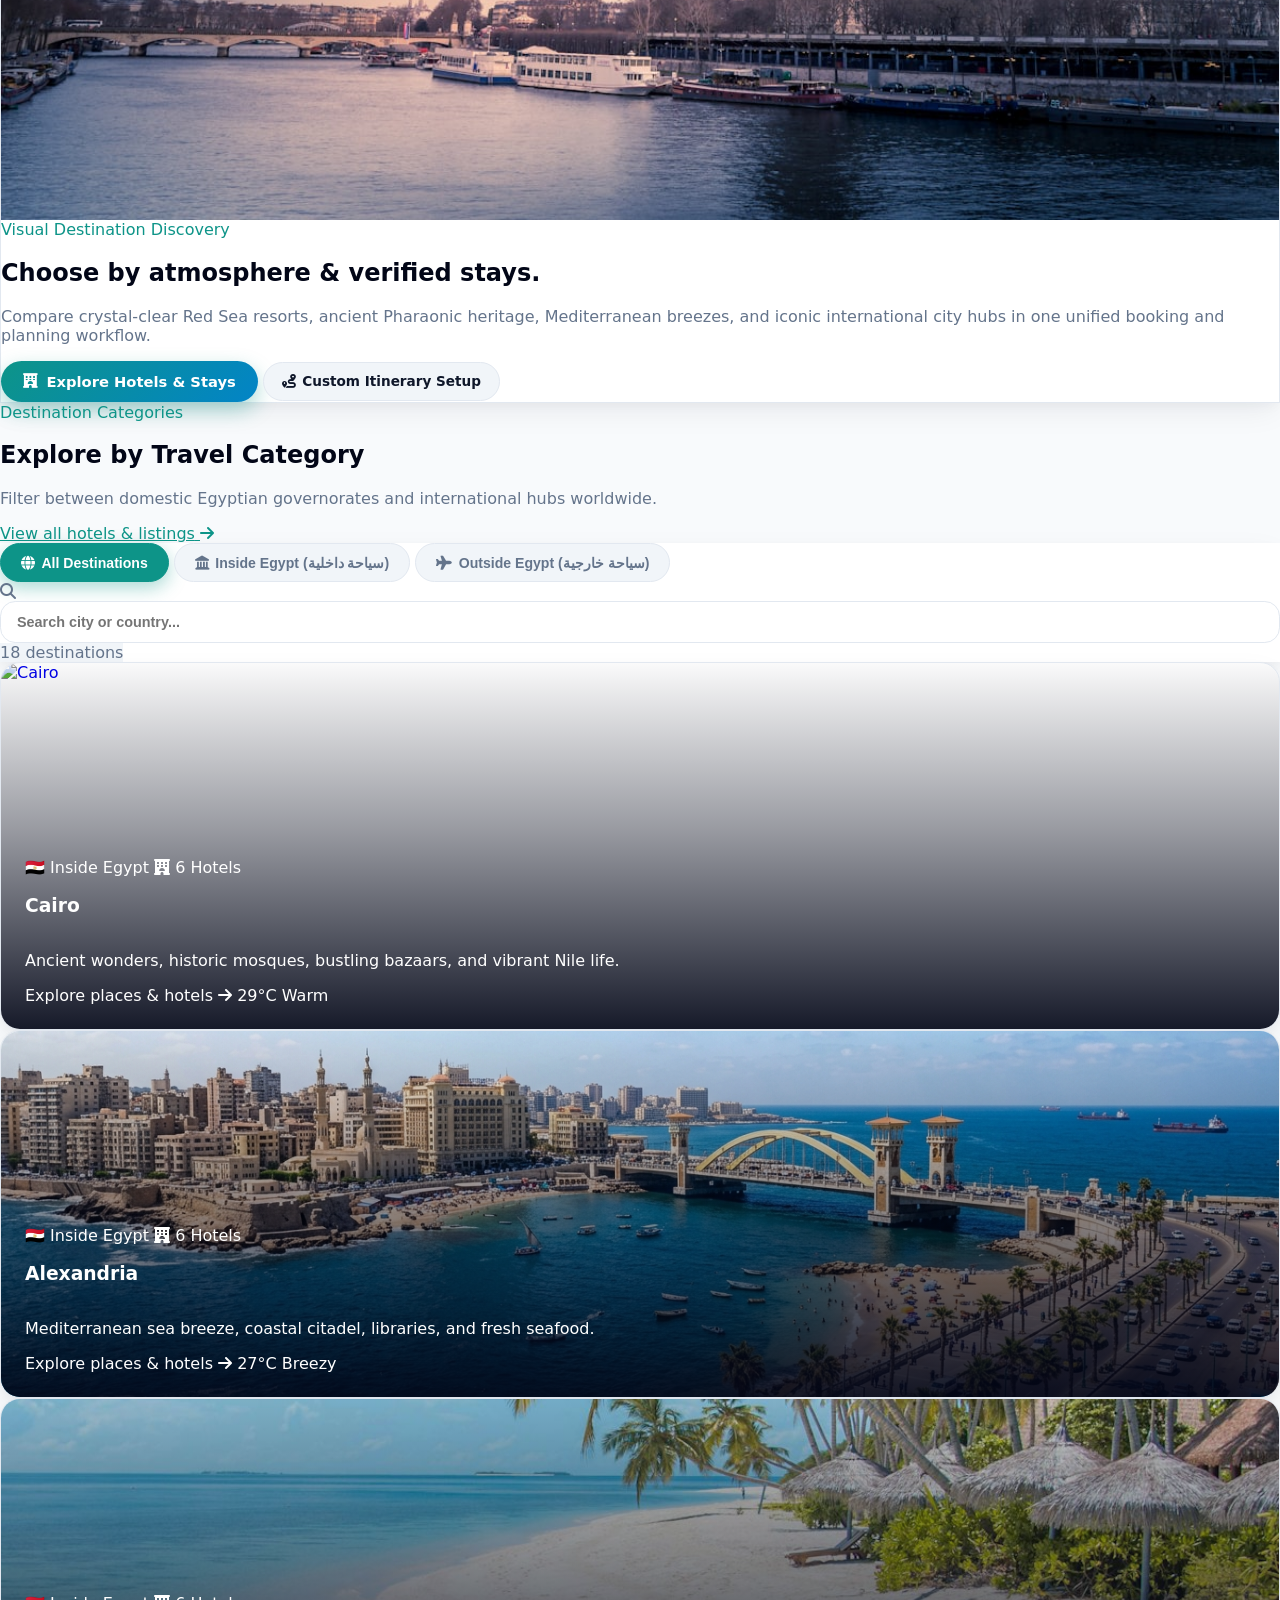
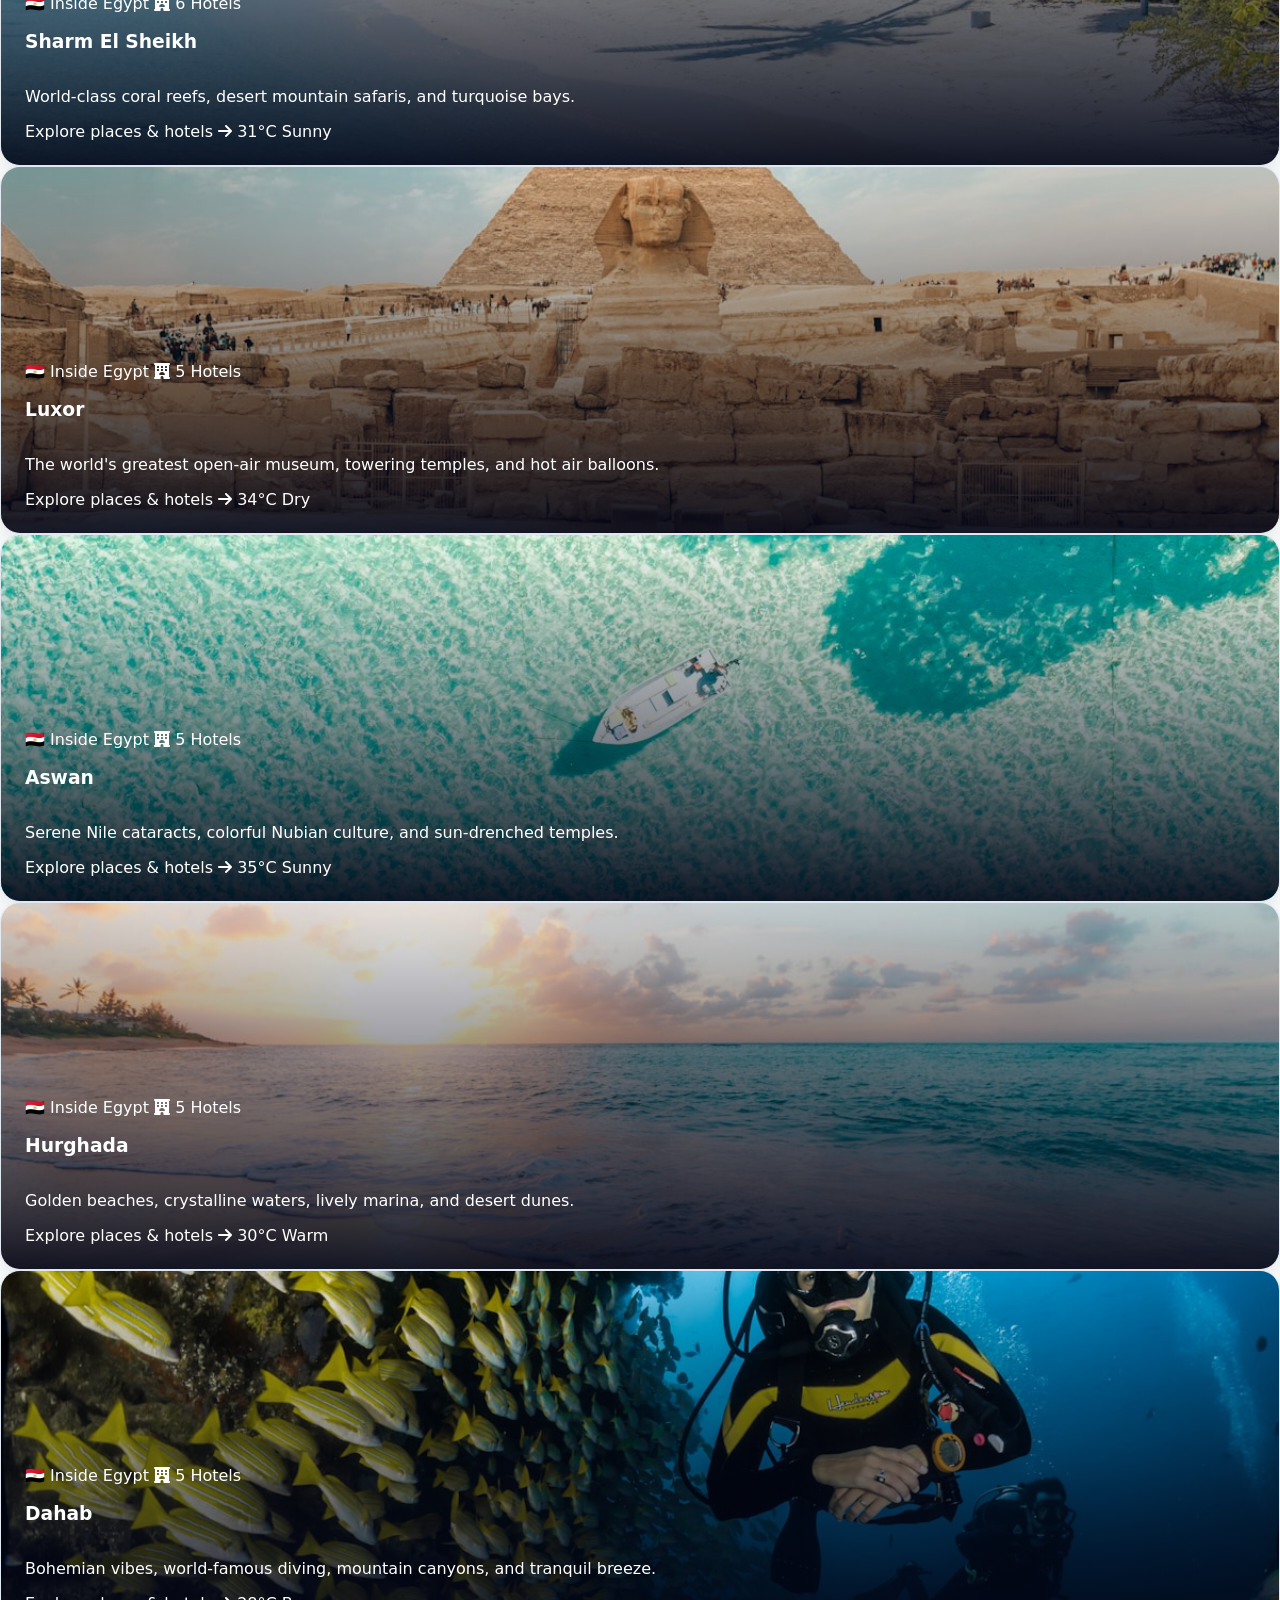
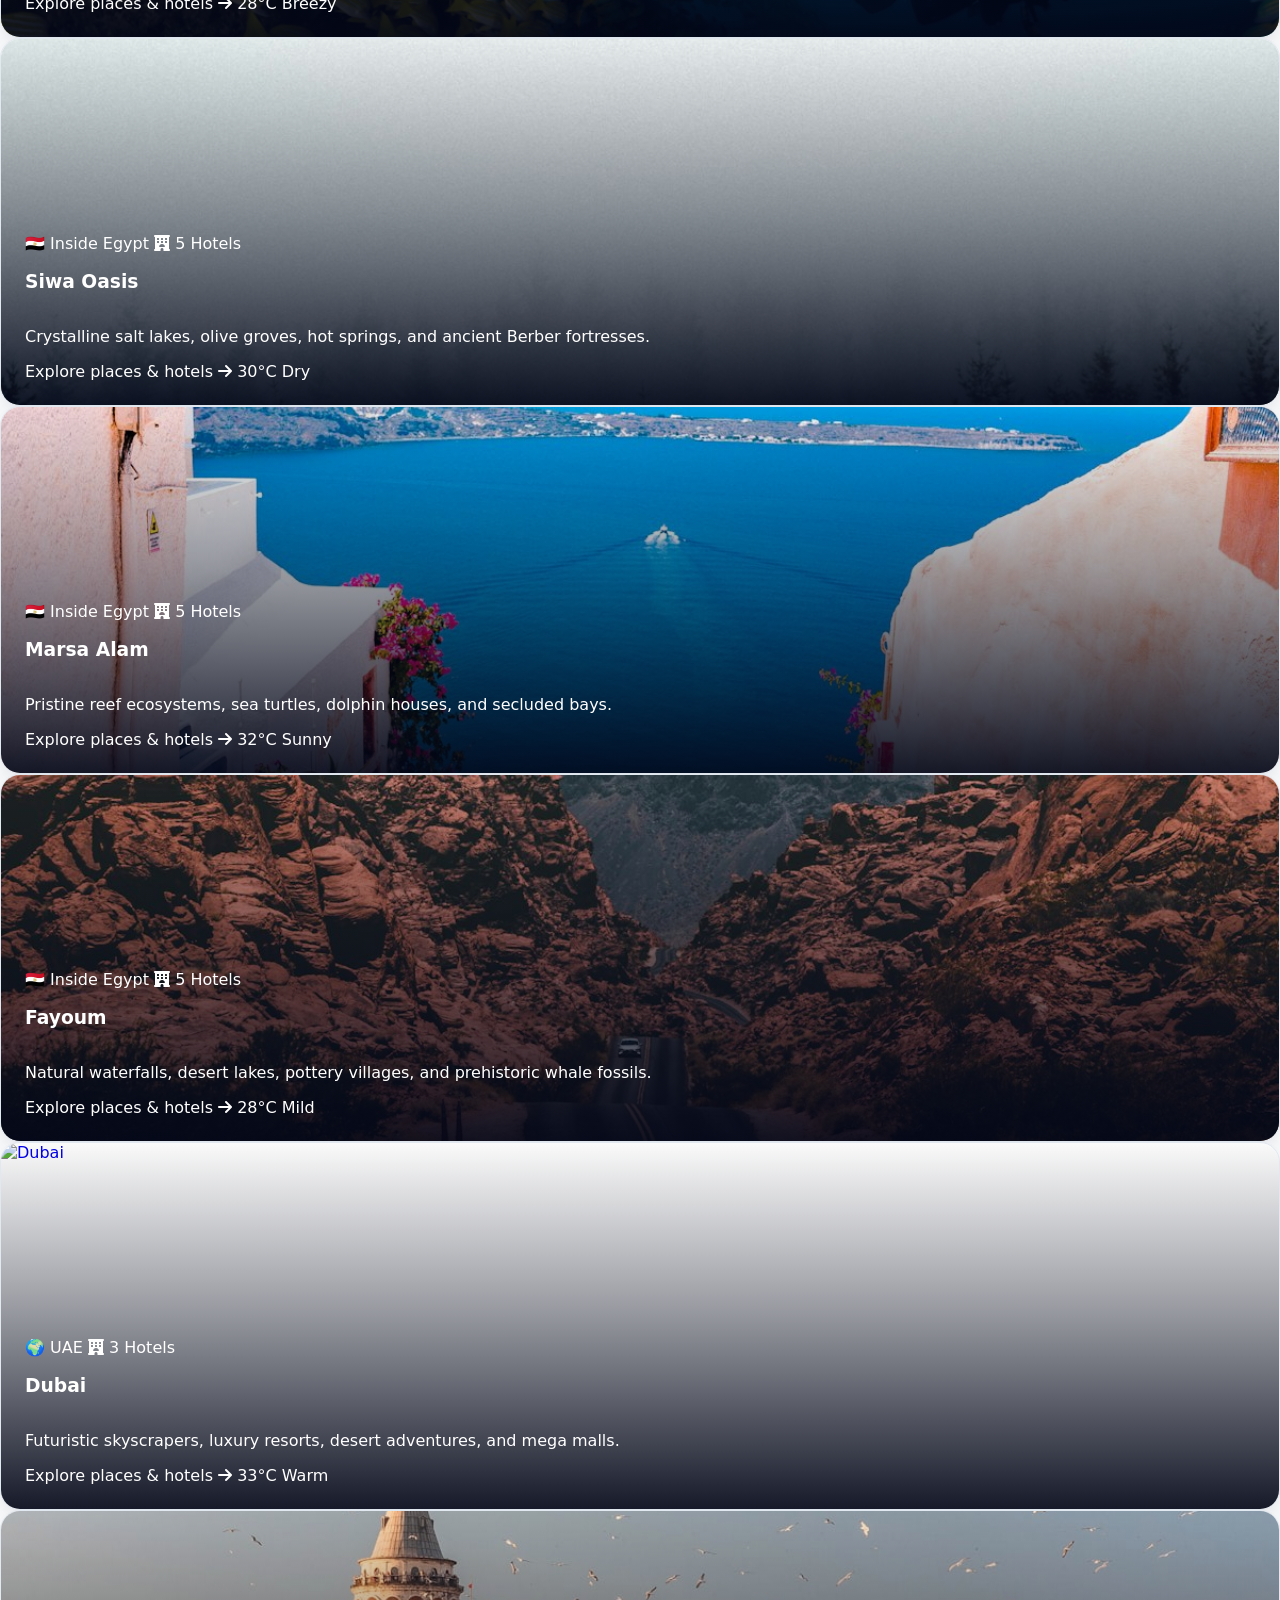
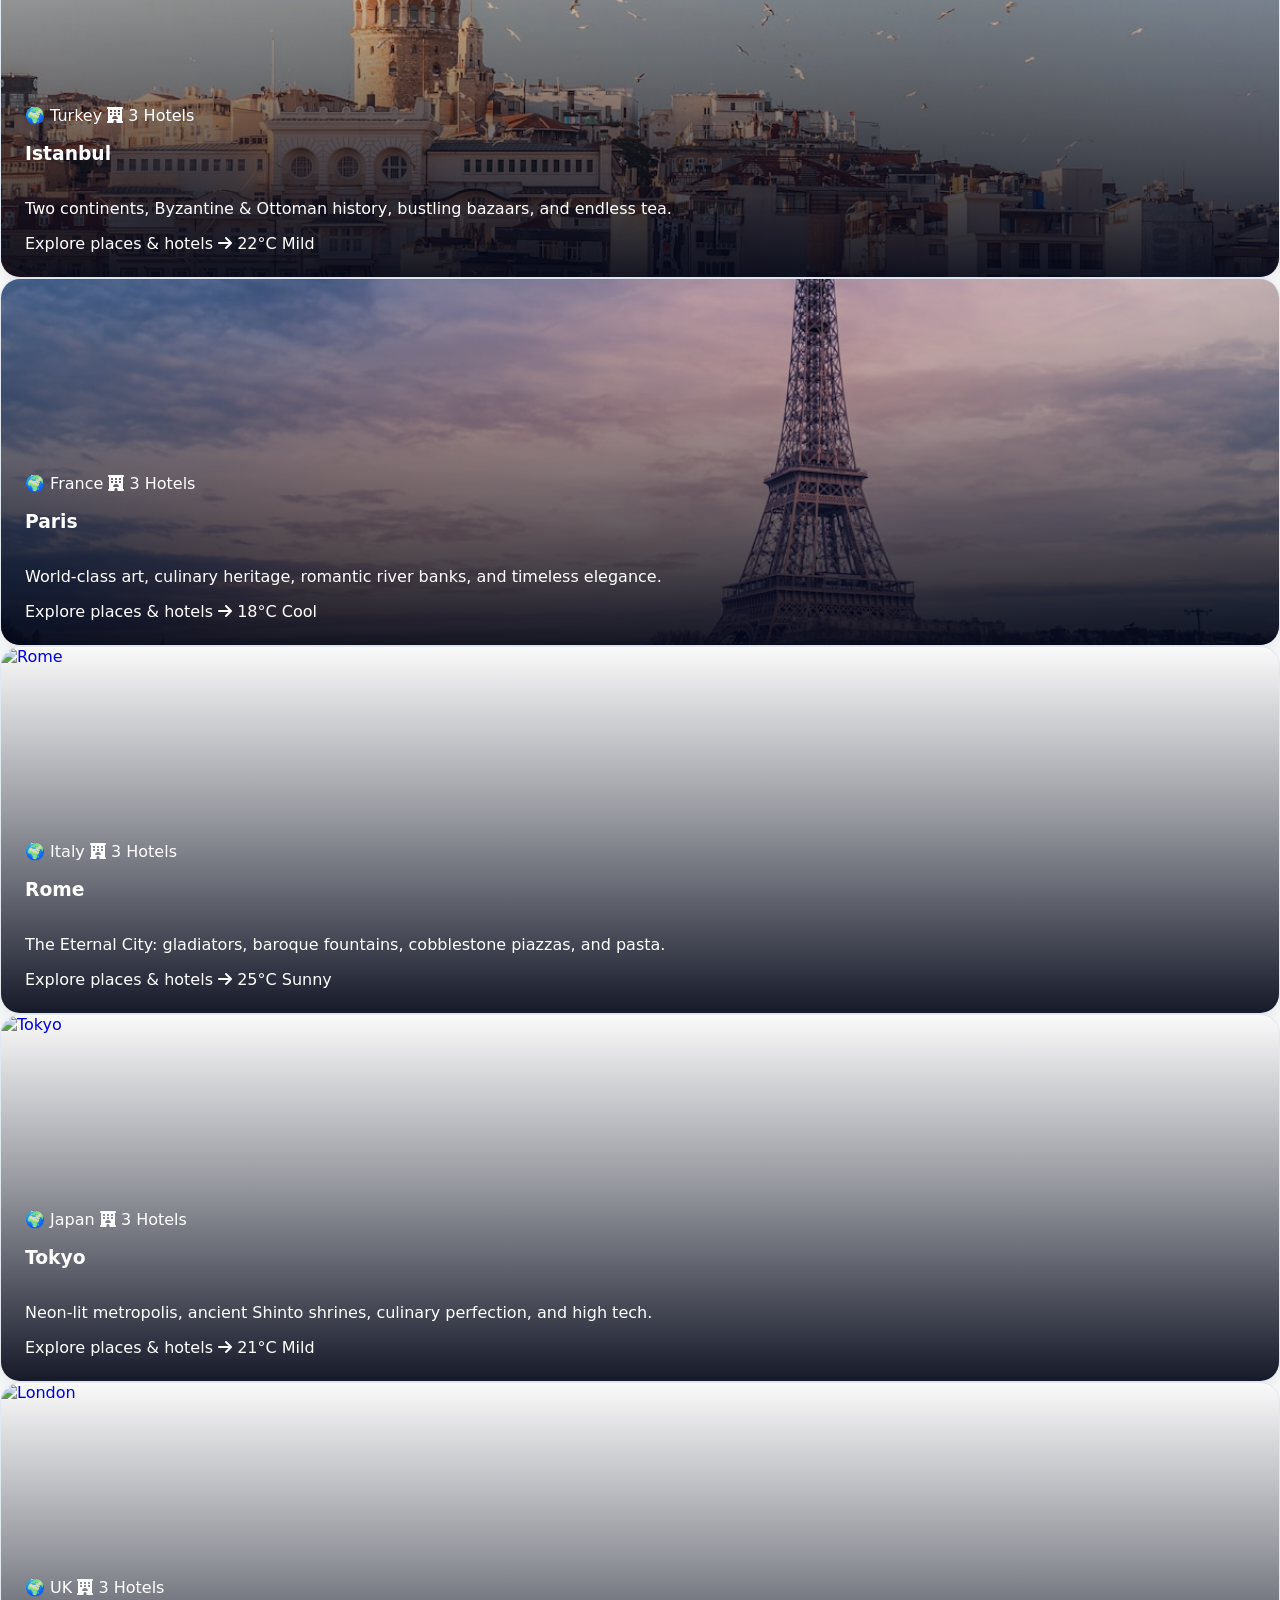
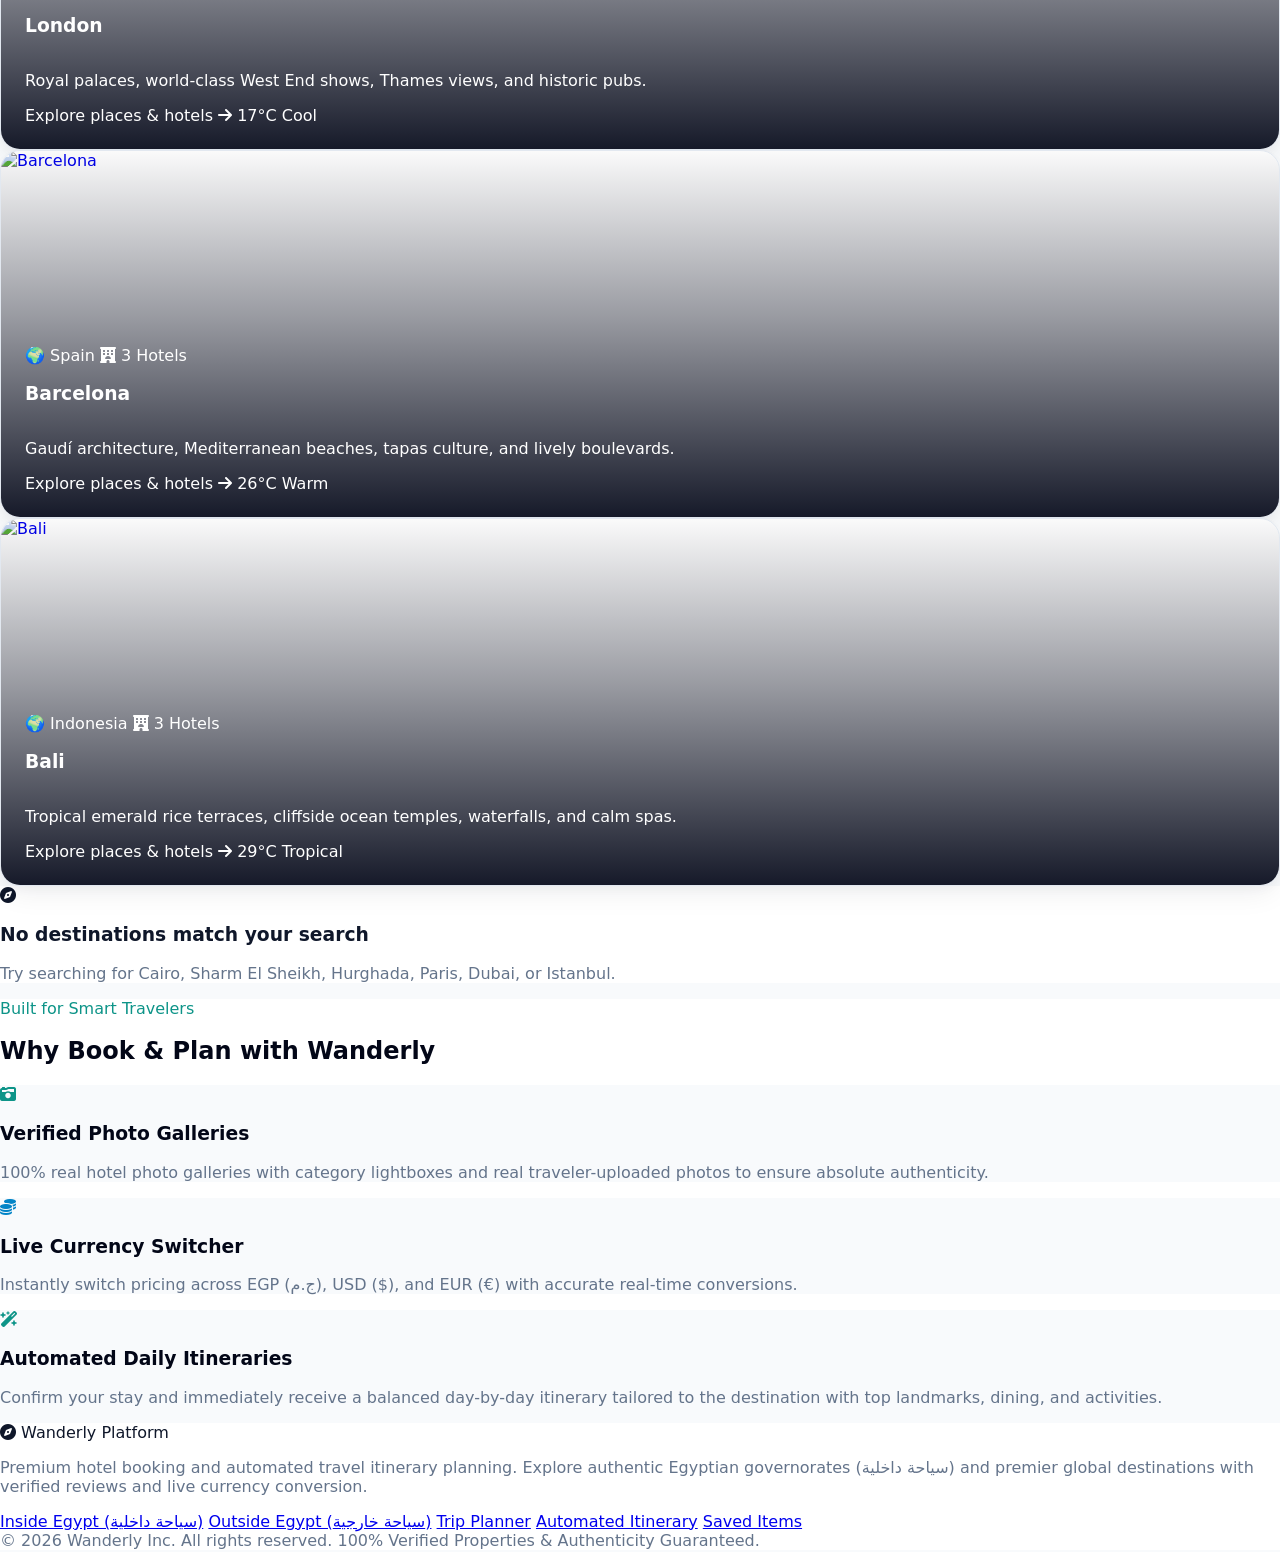
==== commit a9a96c95: "Update international hotels with verified real data, unique images, and airport distances" ====
--- a/html/index.html
+++ b/html/index.html
@@ -71,7 +71,7 @@
         <!-- Trust Features Bar -->
         <div class="mt-6 flex flex-wrap items-center gap-4 text-xs font-bold text-white/90">
           <span class="flex items-center gap-1.5"><i class="fa-solid fa-shield-check text-teal-300"></i> 100% Real Guest Photos</span>
-          <span class="flex items-center gap-1.5"><i class="fa-solid fa-coins text-amber-300"></i> Live Dynamic Currency (EGP, USD, EUR...)</span>
+          <span class="flex items-center gap-1.5"><i class="fa-solid fa-coins text-amber-300"></i> Live Dynamic Currency (EGP, USD, EUR)</span>
           <span class="flex items-center gap-1.5"><i class="fa-solid fa-wand-magic-sparkles text-sky-300"></i> Automated Daily Itineraries</span>
           <span class="flex items-center gap-1.5"><i class="fa-solid fa-user-shield text-emerald-300"></i> Protected Auth Guard</span>
         </div>
@@ -180,7 +180,7 @@
             <div>
               <h3 class="text-lg font-black text-slate-950 dark:text-white">Live Currency Switcher</h3>
               <p class="mt-2 text-xs leading-5 text-slate-500 dark:text-slate-400">
-                Instantly switch pricing across EGP (ج.م), USD ($), EUR (€), GBP (£), SAR (ر.س), and AED (د.إ) with accurate real-time conversions.
+                Instantly switch pricing across EGP (ج.م), USD ($), and EUR (€) with accurate real-time conversions.
               </p>
             </div>
           </div>
